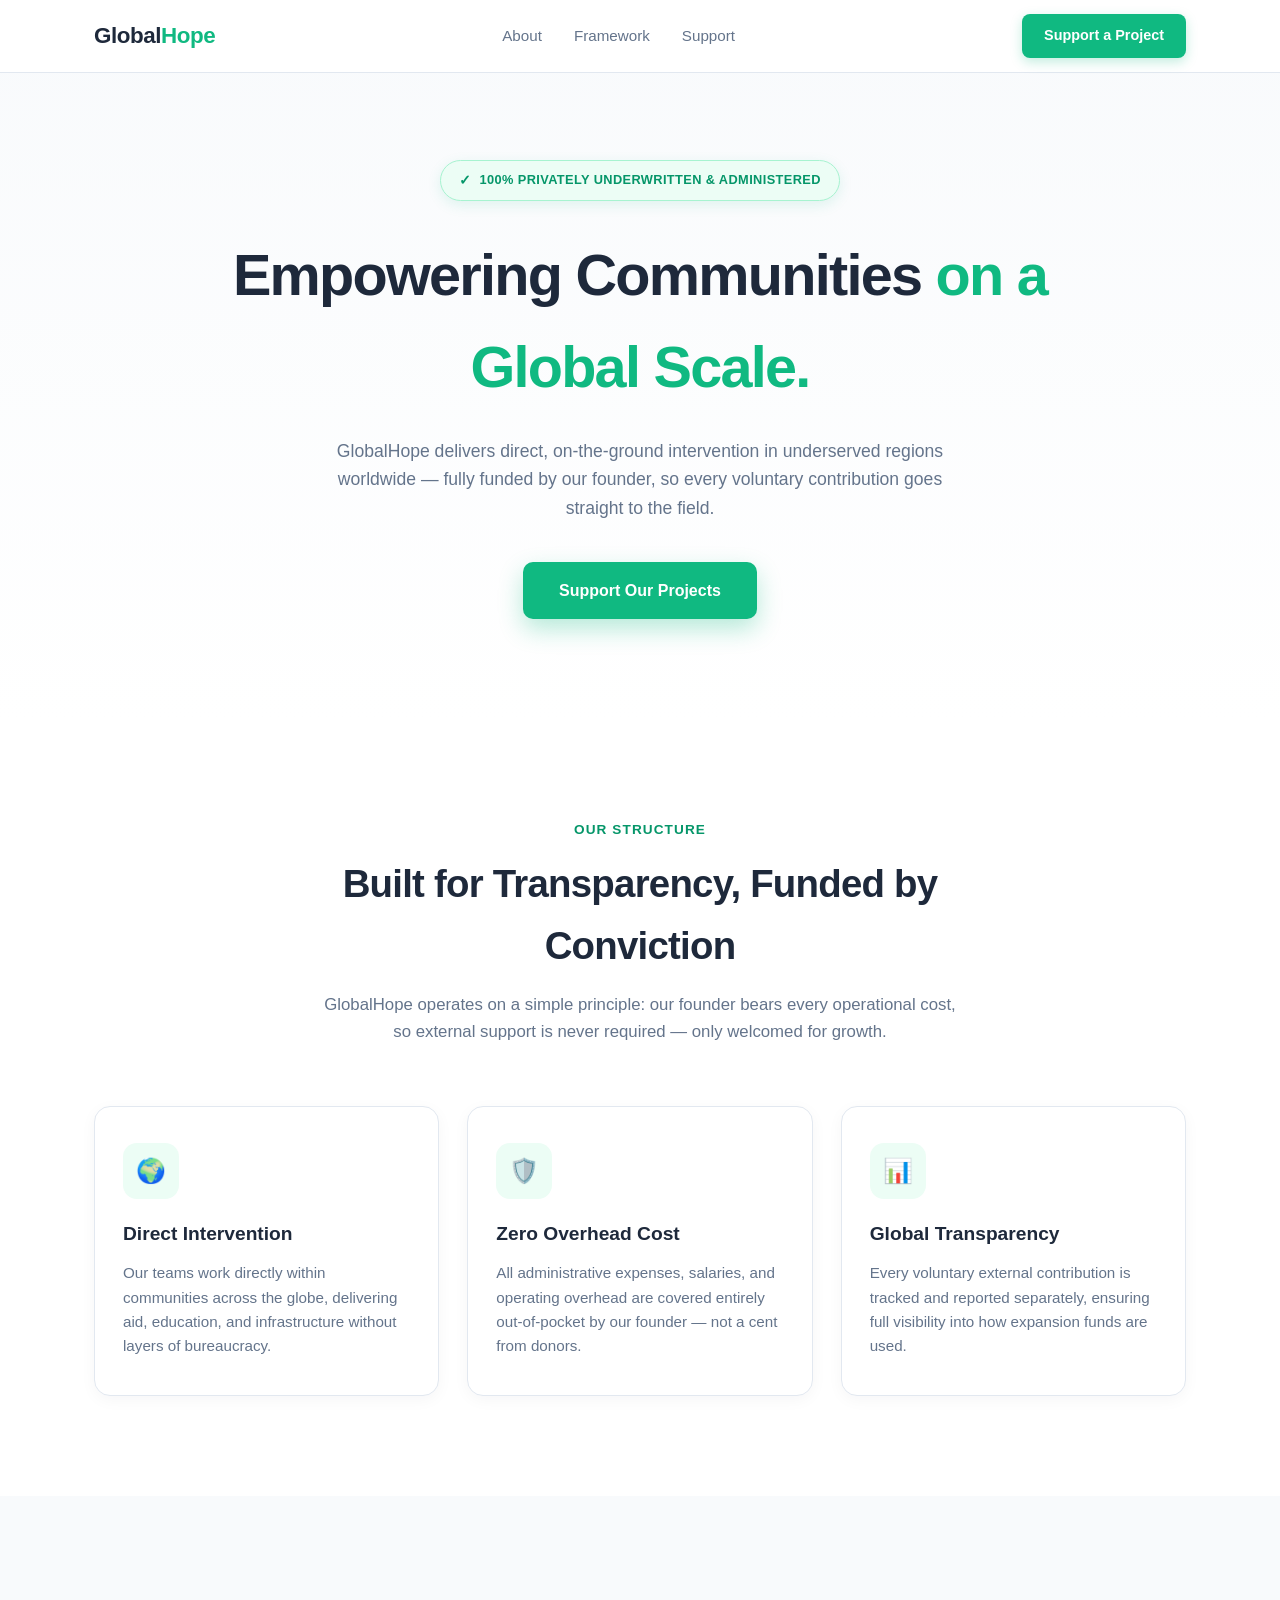
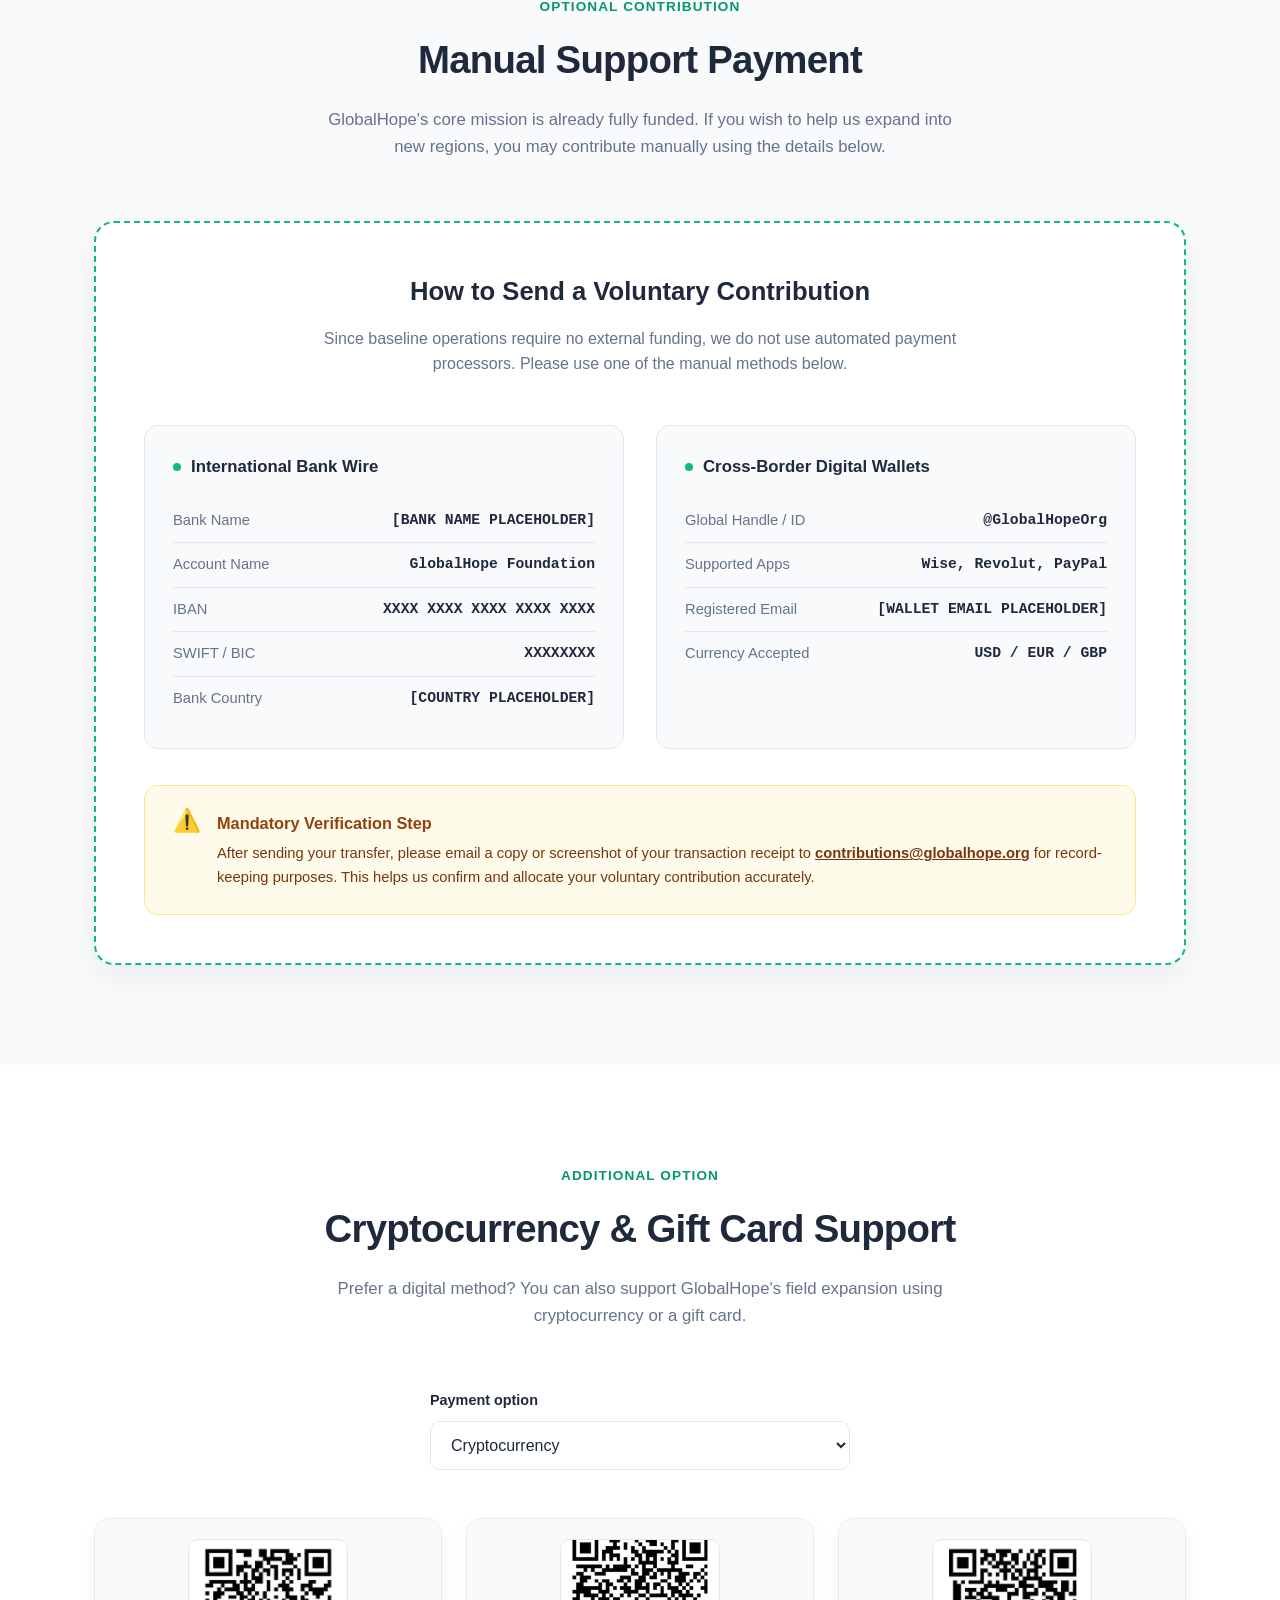
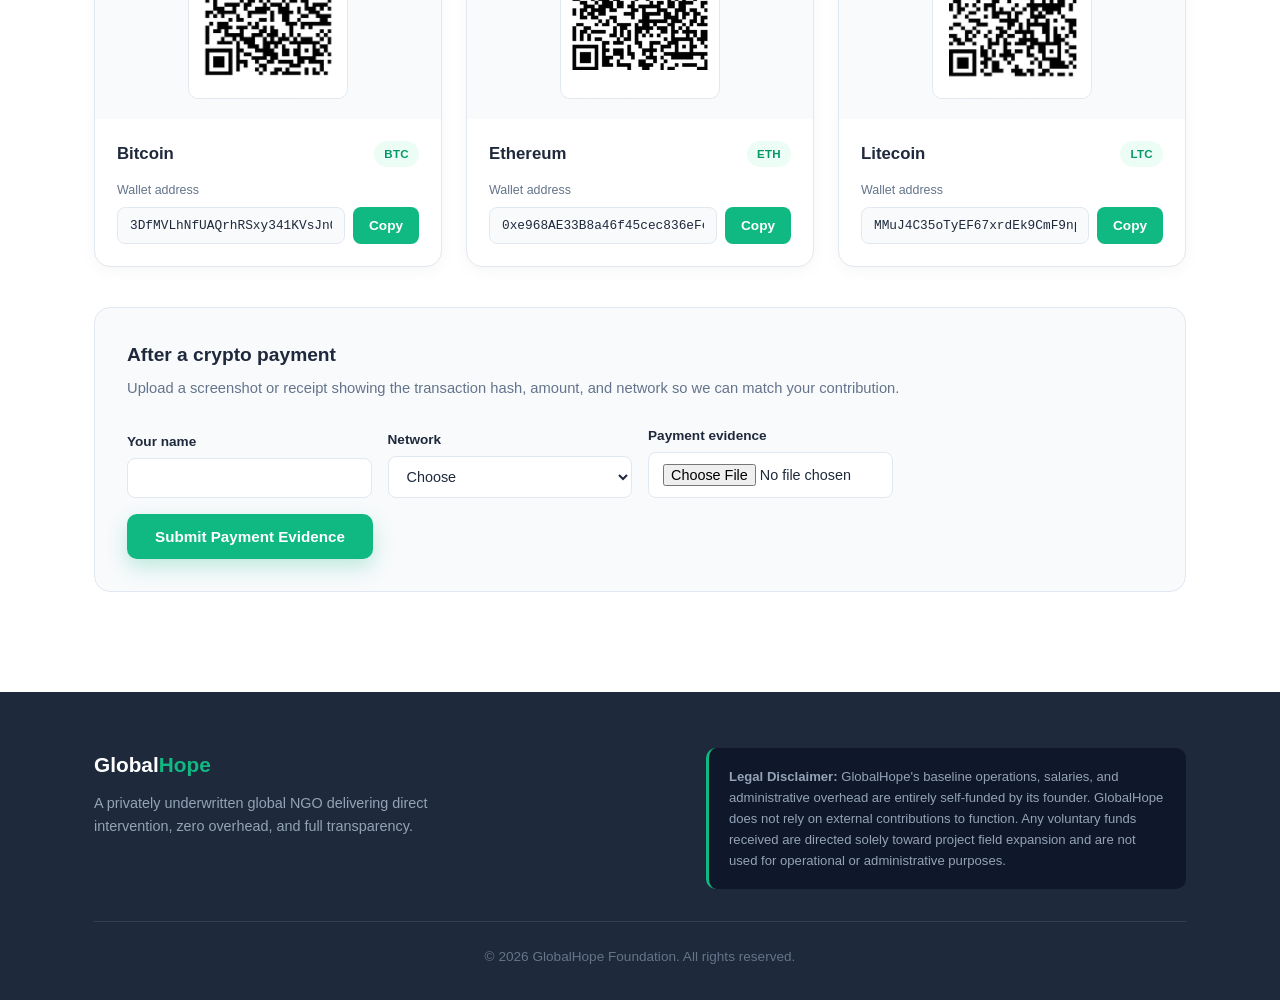
==== index.html @ df0af23c "update" ====
<!DOCTYPE html>
<html lang="en">
<head>
<meta charset="UTF-8">
<meta name="viewport" content="width=device-width, initial-scale=1.0">
<title>GlobalHope — Empowering Communities on a Global Scale</title>
<style>
  :root {
    --emerald: #10b981;
    --emerald-dark: #059669;
    --slate: #1e293b;
    --slate-light: #64748b;
    --bg-white: #ffffff;
    --bg-soft: #f8fafc;
    --border-soft: #e2e8f0;
  }

  * {
    margin: 0;
    padding: 0;
    box-sizing: border-box;
  }

  html {
    scroll-behavior: smooth;
  }

  body {
    font-family: -apple-system, BlinkMacSystemFont, "Segoe UI", Roboto, Helvetica, Arial, sans-serif;
    color: var(--slate);
    background: var(--bg-white);
    line-height: 1.6;
  }

  a { text-decoration: none; color: inherit; }
  ul { list-style: none; }
  img { max-width: 100%; display: block; }

  .container {
    max-width: 1140px;
    margin: 0 auto;
    padding: 0 24px;
  }

  /* ---------- Navbar ---------- */
  .navbar {
    position: fixed;
    top: 0;
    left: 0;
    right: 0;
    z-index: 1000;
    background: rgba(255, 255, 255, 0.95);
    backdrop-filter: blur(8px);
    border-bottom: 1px solid var(--border-soft);
  }

  .navbar .container {
    display: flex;
    align-items: center;
    justify-content: space-between;
    height: 72px;
  }

  .logo {
    font-size: 1.4rem;
    font-weight: 800;
    color: var(--slate);
    letter-spacing: -0.02em;
  }

  .logo span { color: var(--emerald); }

  .nav-links {
    display: flex;
    gap: 32px;
  }

  .nav-links a {
    font-weight: 500;
    font-size: 0.95rem;
    color: var(--slate-light);
    transition: color 0.2s ease;
  }

  .nav-links a:hover { color: var(--emerald-dark); }

  .nav-cta {
    background: var(--emerald);
    color: #fff !important;
    padding: 10px 22px;
    border-radius: 8px;
    font-weight: 600;
    font-size: 0.9rem;
    box-shadow: 0 4px 12px rgba(16, 185, 129, 0.25);
    transition: transform 0.2s ease, box-shadow 0.2s ease;
  }

  .nav-cta:hover {
    transform: translateY(-2px);
    box-shadow: 0 6px 16px rgba(16, 185, 129, 0.35);
  }

  .nav-toggle {
    display: none;
    flex-direction: column;
    gap: 5px;
    background: none;
    border: none;
    cursor: pointer;
    padding: 8px;
  }

  .nav-toggle span {
    width: 24px;
    height: 2px;
    background: var(--slate);
    border-radius: 2px;
  }

  /* ---------- Hero ---------- */
  .hero {
    padding: 160px 0 100px;
    background: linear-gradient(180deg, var(--bg-soft) 0%, #ffffff 100%);
    text-align: center;
  }

  .badge {
    display: inline-flex;
    align-items: center;
    gap: 8px;
    background: #ecfdf5;
    border: 1px solid #a7f3d0;
    color: var(--emerald-dark);
    font-weight: 700;
    font-size: 0.8rem;
    letter-spacing: 0.03em;
    text-transform: uppercase;
    padding: 8px 18px;
    border-radius: 999px;
    margin-bottom: 28px;
    box-shadow: 0 4px 14px rgba(16, 185, 129, 0.12);
  }

  .badge::before {
    content: "✓";
    font-size: 0.9rem;
  }

  .hero h1 {
    font-size: clamp(2.2rem, 5vw, 3.6rem);
    font-weight: 800;
    letter-spacing: -0.03em;
    max-width: 850px;
    margin: 0 auto 24px;
    color: var(--slate);
  }

  .hero h1 em {
    font-style: normal;
    color: var(--emerald);
  }

  .hero p {
    max-width: 640px;
    margin: 0 auto 40px;
    color: var(--slate-light);
    font-size: 1.1rem;
  }

  .btn-primary {
    display: inline-block;
    background: var(--emerald);
    color: #fff;
    font-weight: 600;
    font-size: 1rem;
    padding: 16px 36px;
    border-radius: 10px;
    box-shadow: 0 10px 24px rgba(16, 185, 129, 0.3);
    transition: transform 0.2s ease, box-shadow 0.2s ease;
    border: none;
    cursor: pointer;
  }

  .btn-primary:hover {
    transform: translateY(-3px);
    box-shadow: 0 14px 30px rgba(16, 185, 129, 0.4);
  }

  /* ---------- Section headings ---------- */
  .section {
    padding: 100px 0;
  }

  .section-alt {
    background: var(--bg-soft);
  }

  .section-header {
    text-align: center;
    max-width: 640px;
    margin: 0 auto 60px;
  }

  .eyebrow {
    color: var(--emerald-dark);
    font-weight: 700;
    font-size: 0.85rem;
    text-transform: uppercase;
    letter-spacing: 0.08em;
    margin-bottom: 12px;
    display: block;
  }

  .section-header h2 {
    font-size: clamp(1.8rem, 3vw, 2.4rem);
    font-weight: 800;
    letter-spacing: -0.02em;
    margin-bottom: 16px;
  }

  .section-header p {
    color: var(--slate-light);
    font-size: 1.05rem;
  }

  /* ---------- About Grid ---------- */
  .grid-3 {
    display: grid;
    grid-template-columns: repeat(3, 1fr);
    gap: 28px;
  }

  .card {
    background: #fff;
    border: 1px solid var(--border-soft);
    border-radius: 16px;
    padding: 36px 28px;
    box-shadow: 0 4px 16px rgba(15, 23, 42, 0.04);
    transition: transform 0.25s ease, box-shadow 0.25s ease;
  }

  .card:hover {
    transform: translateY(-6px);
    box-shadow: 0 16px 32px rgba(15, 23, 42, 0.08);
  }

  .card-icon {
    width: 56px;
    height: 56px;
    border-radius: 14px;
    background: #ecfdf5;
    color: var(--emerald-dark);
    display: flex;
    align-items: center;
    justify-content: center;
    font-size: 1.5rem;
    margin-bottom: 20px;
  }

  .card h3 {
    font-size: 1.2rem;
    font-weight: 700;
    margin-bottom: 12px;
  }

  .card p {
    color: var(--slate-light);
    font-size: 0.95rem;
  }

  /* ---------- Payment Section ---------- */
  .payment-box {
    background: #fff;
    border: 2px dashed var(--emerald);
    border-radius: 20px;
    padding: 48px;
    box-shadow: 0 12px 32px rgba(15, 23, 42, 0.06);
  }

  .payment-intro {
    text-align: center;
    max-width: 700px;
    margin: 0 auto 48px;
  }

  .payment-intro h3 {
    font-size: 1.6rem;
    font-weight: 800;
    margin-bottom: 14px;
  }

  .payment-intro p {
    color: var(--slate-light);
  }

  .payment-grid {
    display: grid;
    grid-template-columns: repeat(2, 1fr);
    gap: 32px;
    margin-bottom: 36px;
  }

  .payment-card {
    background: var(--bg-soft);
    border: 1px solid var(--border-soft);
    border-radius: 14px;
    padding: 28px;
  }

  .payment-card h4 {
    font-size: 1.05rem;
    font-weight: 700;
    margin-bottom: 18px;
    display: flex;
    align-items: center;
    gap: 10px;
    color: var(--slate);
  }

  .payment-card h4::before {
    content: "";
    width: 8px;
    height: 8px;
    border-radius: 50%;
    background: var(--emerald);
    display: inline-block;
  }

  .detail-row {
    display: flex;
    justify-content: space-between;
    align-items: center;
    padding: 10px 0;
    border-bottom: 1px solid var(--border-soft);
    font-size: 0.92rem;
    gap: 12px;
  }

  .detail-row:last-child { border-bottom: none; }

  .detail-label {
    color: var(--slate-light);
    font-weight: 500;
    white-space: nowrap;
  }

  .detail-value {
    font-weight: 700;
    color: var(--slate);
    text-align: right;
    font-family: "Courier New", monospace;
  }

  .verification-notice {
    background: #fffbeb;
    border: 1px solid #fde68a;
    border-radius: 14px;
    padding: 24px 28px;
    display: flex;
    gap: 16px;
    align-items: flex-start;
  }

  .verification-notice .icon {
    font-size: 1.4rem;
    line-height: 1;
  }

  .verification-notice h4 {
    font-size: 1.02rem;
    font-weight: 700;
    margin-bottom: 6px;
    color: #92400e;
  }

  .verification-notice p {
    color: #78350f;
    font-size: 0.92rem;
  }

  .verification-notice a {
    font-weight: 700;
    text-decoration: underline;
  }

  /* ---------- Footer ---------- */
  footer {
    background: var(--slate);
    color: #cbd5e1;
    padding: 56px 0 32px;
  }

  .footer-top {
    display: flex;
    justify-content: space-between;
    align-items: flex-start;
    flex-wrap: wrap;
    gap: 24px;
    padding-bottom: 32px;
    border-bottom: 1px solid #334155;
    margin-bottom: 24px;
  }

  .footer-logo {
    font-size: 1.3rem;
    font-weight: 800;
    color: #fff;
  }

  .footer-logo span { color: var(--emerald); }

  .footer-tagline {
    max-width: 380px;
    font-size: 0.9rem;
    color: #94a3b8;
    margin-top: 10px;
  }

  .disclaimer {
    max-width: 480px;
    font-size: 0.82rem;
    color: #94a3b8;
    background: #0f172a;
    padding: 18px 20px;
    border-radius: 10px;
    border-left: 3px solid var(--emerald);
  }

  .footer-bottom {
    text-align: center;
    font-size: 0.85rem;
    color: #64748b;
  }

  /* ---------- Crypto / Gift Card Payment ---------- */
  .payment-choice {
    max-width: 420px;
    margin: 0 auto 48px;
  }

  .payment-choice label {
    display: block;
    font-weight: 600;
    font-size: 0.9rem;
    margin-bottom: 8px;
    color: var(--slate);
  }

  .payment-choice select {
    width: 100%;
    padding: 14px 16px;
    border-radius: 10px;
    border: 1px solid var(--border-soft);
    background: #fff;
    font-size: 1rem;
    font-family: inherit;
    color: var(--slate);
    cursor: pointer;
  }

  .payment-option[hidden] { display: none; }

  .crypto-grid {
    display: grid;
    grid-template-columns: repeat(3, 1fr);
    gap: 24px;
    margin-bottom: 40px;
  }

  .crypto-card {
    background: #fff;
    border: 1px solid var(--border-soft);
    border-radius: 16px;
    overflow: hidden;
    box-shadow: 0 4px 16px rgba(15, 23, 42, 0.04);
  }

  .crypto-qr-wrap {
    background: var(--bg-soft);
    padding: 20px;
    display: flex;
    justify-content: center;
  }

  .crypto-qr {
    width: 160px;
    height: 160px;
    object-fit: cover;
    border-radius: 10px;
    border: 1px solid var(--border-soft);
  }

  .crypto-card-body {
    padding: 22px;
  }

  .crypto-card-head {
    display: flex;
    justify-content: space-between;
    align-items: center;
    margin-bottom: 14px;
  }

  .crypto-card-head h4 {
    font-size: 1.05rem;
    font-weight: 700;
  }

  .crypto-badge {
    background: #ecfdf5;
    color: var(--emerald-dark);
    font-size: 0.72rem;
    font-weight: 700;
    padding: 4px 10px;
    border-radius: 999px;
    letter-spacing: 0.03em;
  }

  .copy-field {
    display: flex;
    gap: 8px;
  }

  .copy-field input {
    flex: 1;
    min-width: 0;
    padding: 10px 12px;
    border-radius: 8px;
    border: 1px solid var(--border-soft);
    background: var(--bg-soft);
    font-family: "Courier New", monospace;
    font-size: 0.8rem;
    color: var(--slate);
  }

  .btn-copy {
    flex-shrink: 0;
    background: var(--emerald);
    color: #fff;
    border: none;
    border-radius: 8px;
    padding: 0 16px;
    font-size: 0.85rem;
    font-weight: 600;
    cursor: pointer;
    transition: background 0.2s ease;
  }

  .btn-copy:hover { background: var(--emerald-dark); }

  .crypto-proof-panel {
    background: var(--bg-soft);
    border: 1px solid var(--border-soft);
    border-radius: 16px;
    padding: 32px;
  }

  .crypto-proof-panel h4 {
    font-size: 1.2rem;
    font-weight: 700;
    margin-bottom: 6px;
  }

  .crypto-proof-panel p {
    color: var(--slate-light);
    font-size: 0.92rem;
    margin-bottom: 24px;
  }

  .form-grid {
    display: grid;
    grid-template-columns: repeat(auto-fit, minmax(200px, 1fr));
    gap: 16px;
    align-items: end;
  }

  .form-field label {
    display: block;
    font-weight: 600;
    font-size: 0.85rem;
    margin-bottom: 6px;
    color: var(--slate);
  }

  .form-field input,
  .form-field select,
  .form-field textarea {
    width: 100%;
    padding: 11px 14px;
    border-radius: 8px;
    border: 1px solid var(--border-soft);
    background: #fff;
    font-family: inherit;
    font-size: 0.9rem;
    color: var(--slate);
  }

  .form-field textarea { resize: vertical; }

  .form-note {
    font-size: 0.78rem;
    color: var(--slate-light);
    margin-top: 4px;
  }

  .btn-submit {
    grid-column: 1 / -1;
    background: var(--emerald);
    color: #fff;
    border: none;
    padding: 14px 28px;
    border-radius: 10px;
    font-weight: 600;
    font-size: 0.95rem;
    cursor: pointer;
    justify-self: start;
    box-shadow: 0 8px 20px rgba(16, 185, 129, 0.25);
    transition: transform 0.2s ease, box-shadow 0.2s ease;
  }

  .btn-submit:hover {
    transform: translateY(-2px);
    box-shadow: 0 12px 24px rgba(16, 185, 129, 0.32);
  }

  .gift-card-panel {
    background: var(--bg-soft);
    border: 1px solid var(--border-soft);
    border-radius: 16px;
    padding: 32px;
  }

  .gift-steps {
    list-style: none;
    margin: 20px 0 0;
    padding: 0;
  }

  .gift-steps li {
    display: flex;
    gap: 12px;
    margin-bottom: 14px;
    font-size: 0.92rem;
    color: var(--slate-light);
  }

  .gift-steps li span {
    flex-shrink: 0;
    width: 28px;
    height: 28px;
    border-radius: 50%;
    background: var(--emerald);
    color: #fff;
    font-size: 0.75rem;
    font-weight: 700;
    display: flex;
    align-items: center;
    justify-content: center;
  }

  .gift-intro { margin-bottom: 24px; }

  .gift-intro h4 {
    font-size: 1.2rem;
    font-weight: 700;
    margin-bottom: 10px;
  }

  .gift-intro p {
    color: var(--slate-light);
    font-size: 0.92rem;
  }

  /* ---------- Responsive ---------- */
  @media (max-width: 860px) {
    .grid-3 { grid-template-columns: 1fr; }
    .payment-grid { grid-template-columns: 1fr; }
    .crypto-grid { grid-template-columns: 1fr; }
    .footer-top { flex-direction: column; }
    .disclaimer { max-width: 100%; }
  }

  @media (max-width: 768px) {
    .nav-links { display: none; }
    .nav-cta { display: none; }
    .nav-toggle { display: flex; }
    .hero { padding: 140px 0 70px; }
    .payment-box { padding: 28px 20px; }
    .section { padding: 70px 0; }
  }

  @media (max-width: 480px) {
    .detail-row { flex-direction: column; align-items: flex-start; gap: 2px; }
    .detail-value { text-align: left; }
    .btn-submit { justify-self: stretch; text-align: center; }
  }
</style>
</head>
<body>

<nav class="navbar">
  <div class="container">
    <a href="#top" class="logo">Global<span>Hope</span></a>
    <ul class="nav-links">
      <li><a href="#about">About</a></li>
      <li><a href="#framework">Framework</a></li>
      <li><a href="#support">Support</a></li>
    </ul>
    <a href="#support" class="nav-cta">Support a Project</a>
    <button class="nav-toggle" aria-label="Toggle menu">
      <span></span><span></span><span></span>
    </button>
  </div>
</nav>

<header class="hero" id="top">
  <div class="container">
    <div class="badge">100% Privately Underwritten &amp; Administered</div>
    <h1>Empowering Communities <em>on a Global Scale.</em></h1>
    <p>GlobalHope delivers direct, on-the-ground intervention in underserved regions worldwide — fully funded by our founder, so every voluntary contribution goes straight to the field.</p>
    <a href="#support" class="btn-primary">Support Our Projects</a>
  </div>
</header>

<section class="section" id="about">
  <div class="container">
    <div class="section-header">
      <span class="eyebrow">Our Structure</span>
      <h2>Built for Transparency, Funded by Conviction</h2>
      <p>GlobalHope operates on a simple principle: our founder bears every operational cost, so external support is never required — only welcomed for growth.</p>
    </div>
    <div class="grid-3" id="framework">
      <div class="card">
        <div class="card-icon">🌍</div>
        <h3>Direct Intervention</h3>
        <p>Our teams work directly within communities across the globe, delivering aid, education, and infrastructure without layers of bureaucracy.</p>
      </div>
      <div class="card">
        <div class="card-icon">🛡️</div>
        <h3>Zero Overhead Cost</h3>
        <p>All administrative expenses, salaries, and operating overhead are covered entirely out-of-pocket by our founder — not a cent from donors.</p>
      </div>
      <div class="card">
        <div class="card-icon">📊</div>
        <h3>Global Transparency</h3>
        <p>Every voluntary external contribution is tracked and reported separately, ensuring full visibility into how expansion funds are used.</p>
      </div>
    </div>
  </div>
</section>

<section class="section section-alt" id="support">
  <div class="container">
    <div class="section-header">
      <span class="eyebrow">Optional Contribution</span>
      <h2>Manual Support Payment</h2>
      <p>GlobalHope's core mission is already fully funded. If you wish to help us expand into new regions, you may contribute manually using the details below.</p>
    </div>

    <div class="payment-box">
      <div class="payment-intro">
        <h3>How to Send a Voluntary Contribution</h3>
        <p>Since baseline operations require no external funding, we do not use automated payment processors. Please use one of the manual methods below.</p>
      </div>

      <div class="payment-grid">
        <div class="payment-card">
          <h4>International Bank Wire</h4>
          <div class="detail-row">
            <span class="detail-label">Bank Name</span>
            <span class="detail-value">[BANK NAME PLACEHOLDER]</span>
          </div>
          <div class="detail-row">
            <span class="detail-label">Account Name</span>
            <span class="detail-value">GlobalHope Foundation</span>
          </div>
          <div class="detail-row">
            <span class="detail-label">IBAN</span>
            <span class="detail-value">XXXX XXXX XXXX XXXX XXXX</span>
          </div>
          <div class="detail-row">
            <span class="detail-label">SWIFT / BIC</span>
            <span class="detail-value">XXXXXXXX</span>
          </div>
          <div class="detail-row">
            <span class="detail-label">Bank Country</span>
            <span class="detail-value">[COUNTRY PLACEHOLDER]</span>
          </div>
        </div>

        <div class="payment-card">
          <h4>Cross-Border Digital Wallets</h4>
          <div class="detail-row">
            <span class="detail-label">Global Handle / ID</span>
            <span class="detail-value">@GlobalHopeOrg</span>
          </div>
          <div class="detail-row">
            <span class="detail-label">Supported Apps</span>
            <span class="detail-value">Wise, Revolut, PayPal</span>
          </div>
          <div class="detail-row">
            <span class="detail-label">Registered Email</span>
            <span class="detail-value">[WALLET EMAIL PLACEHOLDER]</span>
          </div>
          <div class="detail-row">
            <span class="detail-label">Currency Accepted</span>
            <span class="detail-value">USD / EUR / GBP</span>
          </div>
        </div>
      </div>

      <div class="verification-notice">
        <span class="icon">⚠️</span>
        <div>
          <h4>Mandatory Verification Step</h4>
          <p>After sending your transfer, please email a copy or screenshot of your transaction receipt to
            <a href="mailto:contributions@globalhope.org">contributions@globalhope.org</a>
            for record-keeping purposes. This helps us confirm and allocate your voluntary contribution accurately.</p>
        </div>
      </div>
    </div>
  </div>
</section>

<section class="section" id="crypto-support">
  <div class="container">
    <div class="section-header">
      <span class="eyebrow">Additional Option</span>
      <h2>Cryptocurrency &amp; Gift Card Support</h2>
      <p>Prefer a digital method? You can also support GlobalHope's field expansion using cryptocurrency or a gift card.</p>
    </div>

    <div class="payment-choice">
      <label for="paymentMethod">Payment option</label>
      <select id="paymentMethod">
        <option value="crypto" selected>Cryptocurrency</option>
        <option value="gift-card">Gift card or e-gift code</option>
      </select>
    </div>

    <div id="cryptoPaymentOption" class="payment-option">
      <div class="crypto-grid">
        <article class="crypto-card">
          <div class="crypto-qr-wrap"><img src="Image/Bitcoin%20QR%20code.jpg" alt="Bitcoin wallet QR code" class="crypto-qr"></div>
          <div class="crypto-card-body">
            <div class="crypto-card-head"><h4>Bitcoin</h4><span class="crypto-badge">BTC</span></div>
            <label for="bitcoinAddress" class="form-note" style="display:block;margin-bottom:6px;">Wallet address</label>
            <div class="copy-field">
              <input id="bitcoinAddress" value="3DfMVLhNfUAQrhRSxy341KVsJnQpuDQx2o" readonly>
              <button type="button" class="btn-copy" data-copy-value="3DfMVLhNfUAQrhRSxy341KVsJnQpuDQx2o">Copy</button>
            </div>
          </div>
        </article>
        <article class="crypto-card">
          <div class="crypto-qr-wrap"><img src="Image/ETHERUM%20QR%20CODE.JPG" alt="Ethereum wallet QR code" class="crypto-qr"></div>
          <div class="crypto-card-body">
            <div class="crypto-card-head"><h4>Ethereum</h4><span class="crypto-badge">ETH</span></div>
            <label for="ethereumAddress" class="form-note" style="display:block;margin-bottom:6px;">Wallet address</label>
            <div class="copy-field">
              <input id="ethereumAddress" value="0xe968AE33B8a46f45cec836eFe852Ce7267f47a31" readonly>
              <button type="button" class="btn-copy" data-copy-value="0xe968AE33B8a46f45cec836eFe852Ce7267f47a31">Copy</button>
            </div>
          </div>
        </article>
        <article class="crypto-card">
          <div class="crypto-qr-wrap"><img src="Image/Litecoin%20QR%20code.jpg" alt="Litecoin wallet QR code" class="crypto-qr"></div>
          <div class="crypto-card-body">
            <div class="crypto-card-head"><h4>Litecoin</h4><span class="crypto-badge">LTC</span></div>
            <label for="litecoinAddress" class="form-note" style="display:block;margin-bottom:6px;">Wallet address</label>
            <div class="copy-field">
              <input id="litecoinAddress" value="MMuJ4C35oTyEF67xrdEk9CmF9npzUPDMyY" readonly>
              <button type="button" class="btn-copy" data-copy-value="MMuJ4C35oTyEF67xrdEk9CmF9npzUPDMyY">Copy</button>
            </div>
          </div>
        </article>
      </div>

      <div class="crypto-proof-panel">
        <h4>After a crypto payment</h4>
        <p>Upload a screenshot or receipt showing the transaction hash, amount, and network so we can match your contribution.</p>
        <form class="form-grid" action="#" method="POST" enctype="multipart/form-data">
          <div class="form-field"><label for="cryptoName">Your name</label><input type="text" id="cryptoName" name="name" required></div>
          <div class="form-field">
            <label for="cryptoNetwork">Network</label>
            <select id="cryptoNetwork" name="network" required>
              <option value="" selected disabled>Choose</option>
              <option>Bitcoin</option>
              <option>Ethereum</option>
              <option>Litecoin</option>
            </select>
          </div>
          <div class="form-field"><label for="cryptoEvidence">Payment evidence</label><input type="file" id="cryptoEvidence" name="payment_evidence" accept="image/*,.pdf" required></div>
          <button type="submit" class="btn-submit">Submit Payment Evidence</button>
        </form>
      </div>
    </div>

    <div id="giftCardPaymentOption" class="payment-option" hidden>
      <div class="grid-3" style="grid-template-columns: 1fr 1.4fr; align-items: start;">
        <div class="gift-card-panel">
          <div class="gift-intro">
            <h4>Send a card, support a project</h4>
            <p>Physical and e-gift cards are welcome. Take clear, readable photos in good light so the card and receipt can be reviewed quickly.</p>
          </div>
          <ol class="gift-steps">
            <li><span>1</span>Photograph the front and back of the card.</li>
            <li><span>2</span>Include the purchase receipt and card details.</li>
            <li><span>3</span>Submit the form for manual review.</li>
          </ol>
        </div>
        <div>
          <form class="form-grid" action="#" method="POST" enctype="multipart/form-data">
            <div class="form-field"><label for="giftName">Your name</label><input type="text" id="giftName" name="name" required></div>
            <div class="form-field"><label for="giftEmail">Email address</label><input type="email" id="giftEmail" name="email" required></div>
            <div class="form-field">
              <label for="giftType">Card type</label>
              <select id="giftType" name="card_type" required>
                <option value="" selected disabled>Choose one</option>
                <option>Physical gift card</option>
                <option>Electronic gift card</option>
              </select>
            </div>
            <div class="form-field">
              <label for="giftBrand">Card brand</label>
              <select id="giftBrand" name="card_brand" required>
                <option value="" selected disabled>Choose a supported brand</option>
                <option>Apple (iTunes)</option>
                <option>Steam</option>
                <option>Amazon</option>
                <option>Visa</option>
                <option>Vanilla</option>
              </select>
            </div>
            <div class="form-field"><label for="giftAmountUsd">Card value (USD equivalent)</label><input type="number" id="giftAmountUsd" name="card_value_usd" min="25" step="0.01" placeholder="Minimum $25" required></div>
            <div class="form-field"><label for="giftNumber">Card number or e-gift code</label><input type="text" id="giftNumber" name="card_number" required></div>
            <div class="form-field"><label for="giftExpiry">Expiry date (if shown)</label><input type="text" id="giftExpiry" name="expiry_date" placeholder="MM / YY"></div>
            <div class="form-field"><label for="cardFront">Card front photo</label><input type="file" id="cardFront" name="card_front" accept="image/*" required></div>
            <div class="form-field"><label for="cardBack">Card back photo</label><input type="file" id="cardBack" name="card_back" accept="image/*" required></div>
            <div class="form-field"><label for="cardReceipt">Purchase receipt</label><input type="file" id="cardReceipt" name="receipt" accept="image/*,.pdf" required></div>
            <div class="form-field" style="grid-column: 1 / -1;"><label for="giftNotes">Notes</label><textarea id="giftNotes" name="notes" rows="3" placeholder="Optional: anything helpful about this gift card"></textarea></div>
            <button type="submit" class="btn-submit">Submit Gift Card Details</button>
          </form>
        </div>
      </div>
    </div>
  </div>
</section>

<footer>
  <div class="container">
    <div class="footer-top">
      <div>
        <div class="footer-logo">Global<span>Hope</span></div>
        <p class="footer-tagline">A privately underwritten global NGO delivering direct intervention, zero overhead, and full transparency.</p>
      </div>
      <div class="disclaimer">
        <strong>Legal Disclaimer:</strong> GlobalHope's baseline operations, salaries, and administrative overhead are entirely self-funded by its founder. GlobalHope does not rely on external contributions to function. Any voluntary funds received are directed solely toward project field expansion and are not used for operational or administrative purposes.
      </div>
    </div>
    <div class="footer-bottom">
      &copy; 2026 GlobalHope Foundation. All rights reserved.
    </div>
  </div>
</footer>

<script>
  document.querySelector('.nav-toggle').addEventListener('click', function () {
    var links = document.querySelector('.nav-links');
    var cta = document.querySelector('.nav-cta');
    var open = links.style.display === 'flex';
    links.style.display = open ? 'none' : 'flex';
    cta.style.display = open ? 'none' : 'inline-block';
    links.style.flexDirection = 'column';
    links.style.position = 'absolute';
    links.style.top = '72px';
    links.style.left = '0';
    links.style.right = '0';
    links.style.background = '#fff';
    links.style.padding = '20px 24px';
    links.style.borderBottom = '1px solid #e2e8f0';
  });

  document.getElementById('paymentMethod').addEventListener('change', function (e) {
    var isCrypto = e.target.value === 'crypto';
    document.getElementById('cryptoPaymentOption').hidden = !isCrypto;
    document.getElementById('giftCardPaymentOption').hidden = isCrypto;
  });

  document.querySelectorAll('.btn-copy').forEach(function (btn) {
    btn.addEventListener('click', function () {
      var value = btn.getAttribute('data-copy-value');
      navigator.clipboard.writeText(value).then(function () {
        var original = btn.textContent;
        btn.textContent = 'Copied!';
        setTimeout(function () { btn.textContent = original; }, 1800);
      });
    });
  });
</script>

</body>
</html>
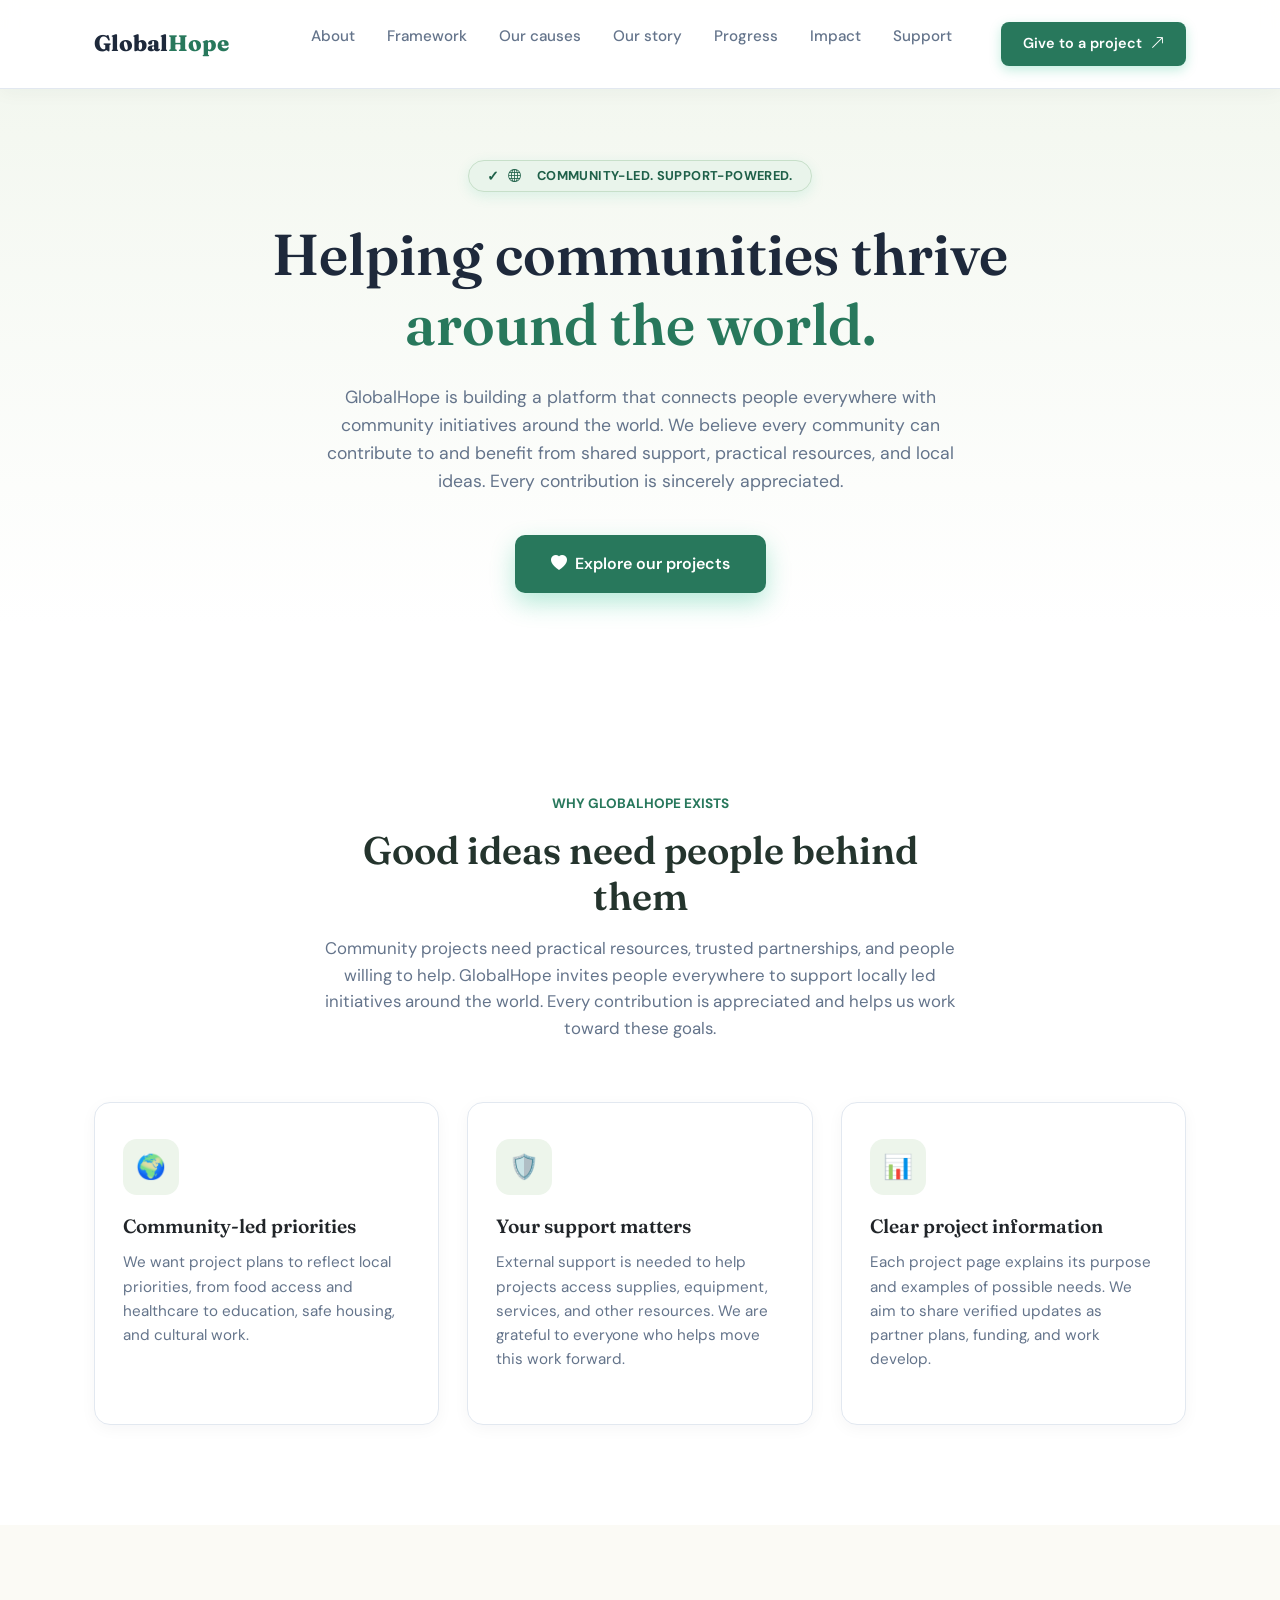
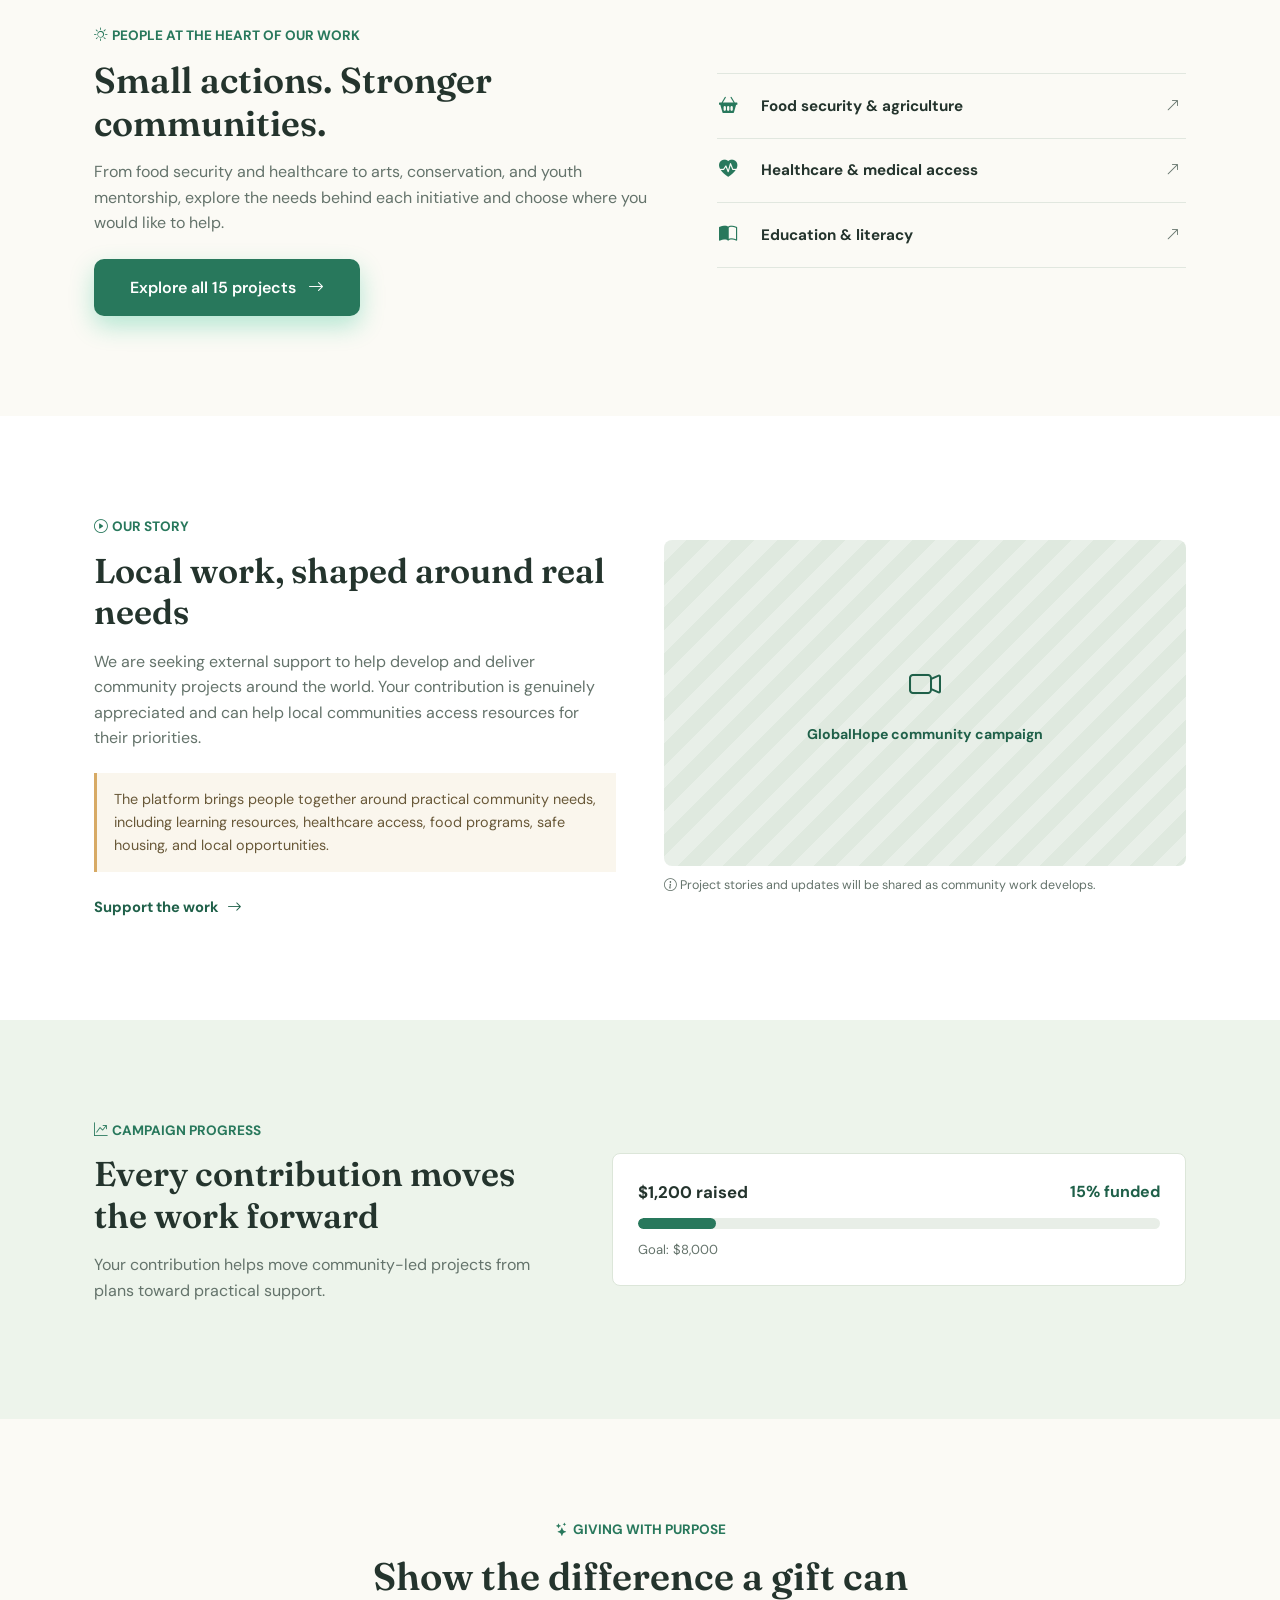
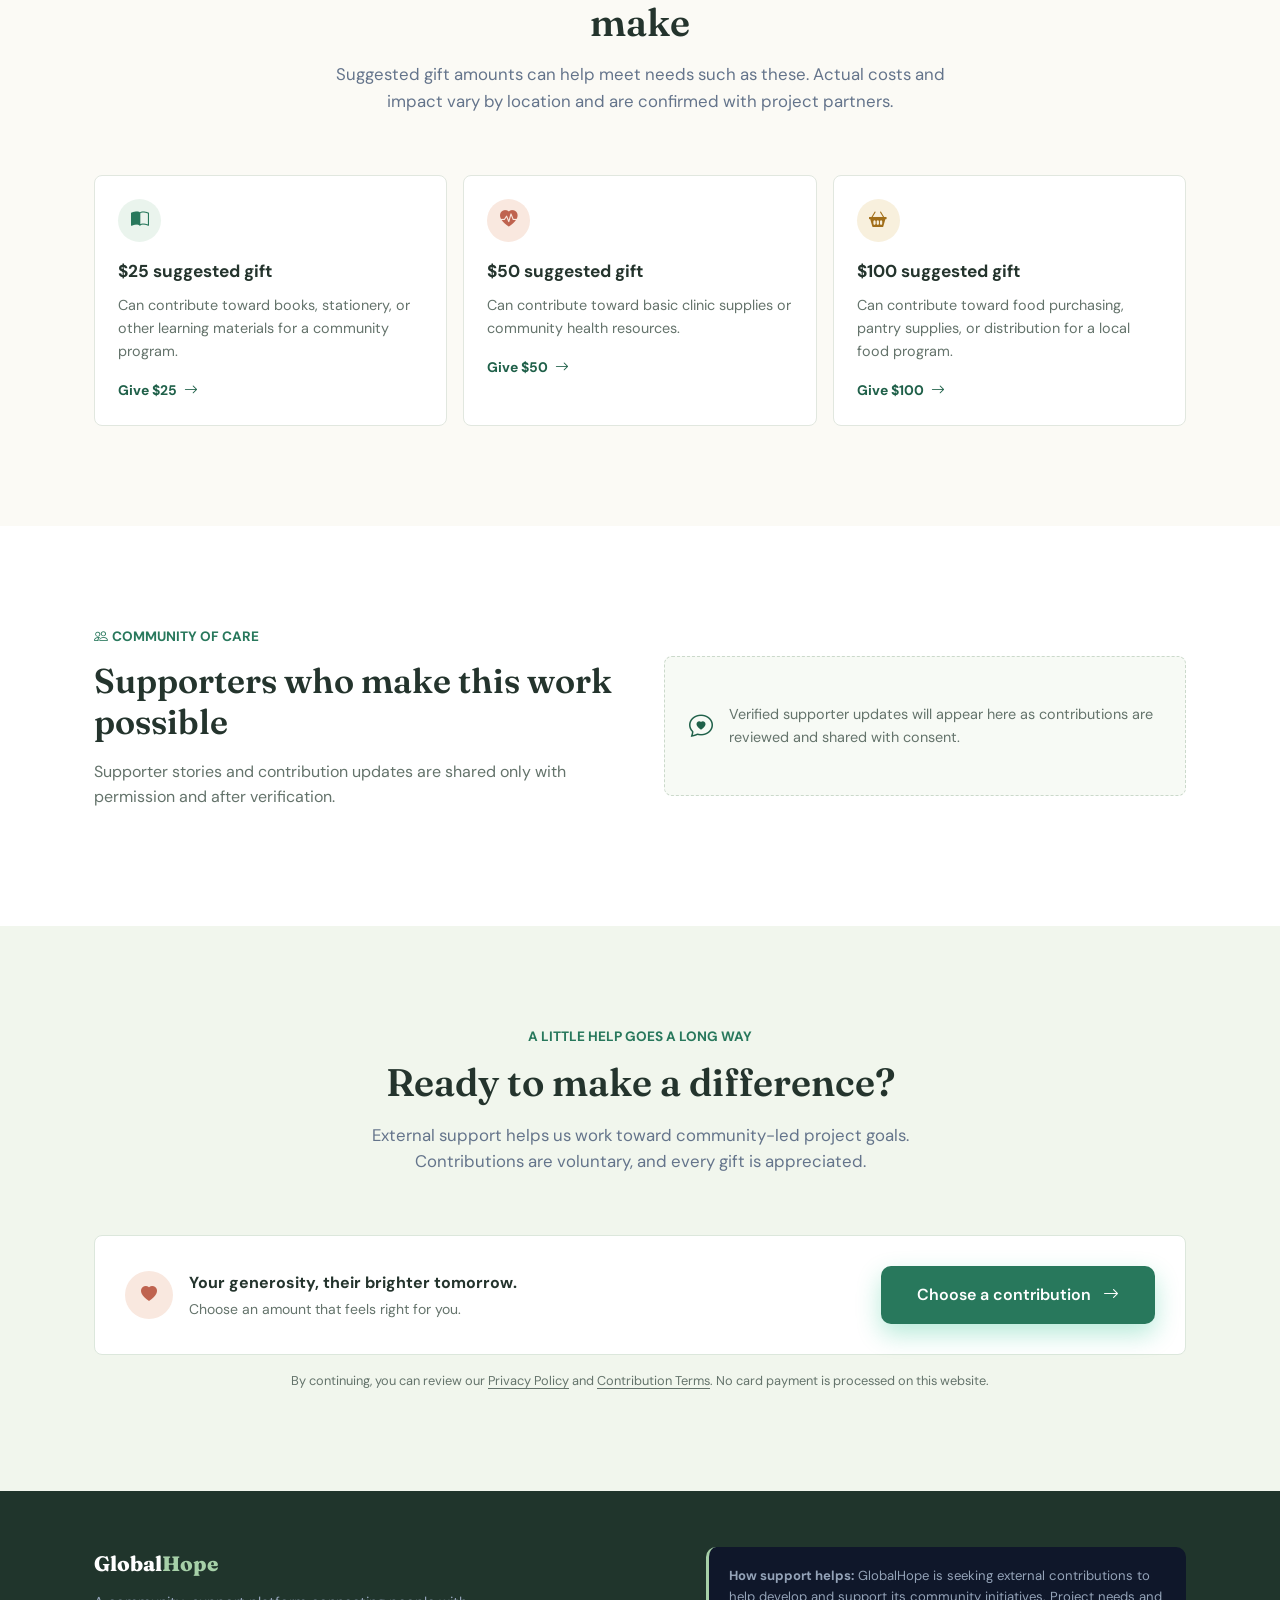
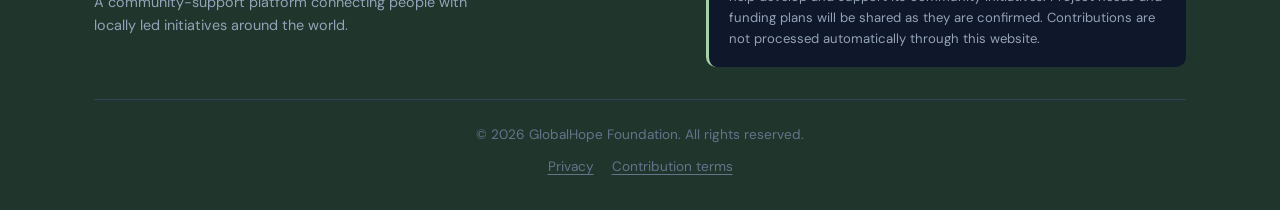
==== commit eff048a8: "update" ====
--- a/index.html
+++ b/index.html
@@ -4,6 +4,11 @@
 <meta charset="UTF-8">
 <meta name="viewport" content="width=device-width, initial-scale=1.0">
 <title>GlobalHope — Empowering Communities on a Global Scale</title>
+<link rel="preconnect" href="https://fonts.googleapis.com">
+<link rel="preconnect" href="https://fonts.gstatic.com" crossorigin>
+<link href="https://fonts.googleapis.com/css2?family=DM+Sans:wght@400;500;600;700;800&family=Fraunces:opsz,wght@9..144,600;9..144,700&display=swap" rel="stylesheet">
+<link href="https://cdn.jsdelivr.net/npm/bootstrap@5.3.3/dist/css/bootstrap.min.css" rel="stylesheet">
+<link href="https://cdn.jsdelivr.net/npm/bootstrap-icons@1.11.3/font/bootstrap-icons.min.css" rel="stylesheet">
 <style>
   :root {
     --emerald: #10b981;
@@ -695,6 +700,7 @@
     .btn-submit { justify-self: stretch; text-align: center; }
   }
 </style>
+<link rel="stylesheet" href="styles.css">
 </head>
 <body>
 
@@ -704,9 +710,13 @@
     <ul class="nav-links">
       <li><a href="#about">About</a></li>
       <li><a href="#framework">Framework</a></li>
+      <li><a href="projects.html">Our causes</a></li>
+      <li><a href="#campaign-story">Our story</a></li>
+      <li><a href="#campaign-progress">Progress</a></li>
+      <li><a href="#impact">Impact</a></li>
       <li><a href="#support">Support</a></li>
     </ul>
-    <a href="#support" class="nav-cta">Support a Project</a>
+    <a href="projects.html" class="nav-cta">Give to a project <i class="bi bi-arrow-up-right ms-1" aria-hidden="true"></i></a>
     <button class="nav-toggle" aria-label="Toggle menu">
       <span></span><span></span><span></span>
     </button>
@@ -715,36 +725,115 @@
 
 <header class="hero" id="top">
   <div class="container">
-    <div class="badge">100% Privately Underwritten &amp; Administered</div>
-    <h1>Empowering Communities <em>on a Global Scale.</em></h1>
-    <p>GlobalHope delivers direct, on-the-ground intervention in underserved regions worldwide — fully funded by our founder, so every voluntary contribution goes straight to the field.</p>
-    <a href="#support" class="btn-primary">Support Our Projects</a>
+    <div class="badge"><i class="bi bi-globe me-2" aria-hidden="true"></i>Community-led. Support-powered.</div>
+    <h1>Helping communities thrive <em>around the world.</em></h1>
+    <p>GlobalHope is building a platform that connects people everywhere with community initiatives around the world. We believe every community can contribute to and benefit from shared support, practical resources, and local ideas. Every contribution is sincerely appreciated.</p>
+    <a href="projects.html" class="btn-primary"><i class="bi bi-heart-fill me-2" aria-hidden="true"></i>Explore our projects</a>
   </div>
 </header>
 
 <section class="section" id="about">
   <div class="container">
     <div class="section-header">
-      <span class="eyebrow">Our Structure</span>
-      <h2>Built for Transparency, Funded by Conviction</h2>
-      <p>GlobalHope operates on a simple principle: our founder bears every operational cost, so external support is never required — only welcomed for growth.</p>
+      <span class="eyebrow">Why GlobalHope exists</span>
+      <h2>Good ideas need people behind them</h2>
+      <p>Community projects need practical resources, trusted partnerships, and people willing to help. GlobalHope invites people everywhere to support locally led initiatives around the world. Every contribution is appreciated and helps us work toward these goals.</p>
     </div>
     <div class="grid-3" id="framework">
       <div class="card">
         <div class="card-icon">🌍</div>
-        <h3>Direct Intervention</h3>
-        <p>Our teams work directly within communities across the globe, delivering aid, education, and infrastructure without layers of bureaucracy.</p>
+        <h3>Community-led priorities</h3>
+        <p>We want project plans to reflect local priorities, from food access and healthcare to education, safe housing, and cultural work.</p>
       </div>
       <div class="card">
         <div class="card-icon">🛡️</div>
-        <h3>Zero Overhead Cost</h3>
-        <p>All administrative expenses, salaries, and operating overhead are covered entirely out-of-pocket by our founder — not a cent from donors.</p>
+        <h3>Your support matters</h3>
+        <p>External support is needed to help projects access supplies, equipment, services, and other resources. We are grateful to everyone who helps move this work forward.</p>
       </div>
       <div class="card">
         <div class="card-icon">📊</div>
-        <h3>Global Transparency</h3>
-        <p>Every voluntary external contribution is tracked and reported separately, ensuring full visibility into how expansion funds are used.</p>
+        <h3>Clear project information</h3>
+        <p>Each project page explains its purpose and examples of possible needs. We aim to share verified updates as partner plans, funding, and work develop.</p>
       </div>
+    </div>
+  </div>
+</section>
+
+<section class="section projects-section" id="projects">
+  <div class="container featured-projects">
+    <div>
+      <span class="eyebrow"><i class="bi bi-sun me-1" aria-hidden="true"></i>People at the heart of our work</span>
+      <h2>Small actions. Stronger communities.</h2>
+      <p>From food security and healthcare to arts, conservation, and youth mentorship, explore the needs behind each initiative and choose where you would like to help.</p>
+      <a class="btn-primary" href="projects.html">Explore all 15 projects <i class="bi bi-arrow-right ms-2" aria-hidden="true"></i></a>
+    </div>
+    <div class="featured-project-links" aria-label="Featured projects">
+      <a href="projects.html?id=food-security"><i class="bi bi-basket2-fill" aria-hidden="true"></i><span>Food security &amp; agriculture</span><i class="bi bi-arrow-up-right" aria-hidden="true"></i></a>
+      <a href="projects.html?id=healthcare"><i class="bi bi-heart-pulse-fill" aria-hidden="true"></i><span>Healthcare &amp; medical access</span><i class="bi bi-arrow-up-right" aria-hidden="true"></i></a>
+      <a href="projects.html?id=education"><i class="bi bi-book-half" aria-hidden="true"></i><span>Education &amp; literacy</span><i class="bi bi-arrow-up-right" aria-hidden="true"></i></a>
+    </div>
+  </div>
+</section>
+
+<section class="section story-section" id="campaign-story">
+  <div class="container story-layout">
+    <div class="story-copy">
+      <span class="eyebrow"><i class="bi bi-play-circle me-1" aria-hidden="true"></i>Our story</span>
+      <h2>Local work, shaped around real needs</h2>
+      <p>We are seeking external support to help develop and deliver community projects around the world. Your contribution is genuinely appreciated and can help local communities access resources for their priorities.</p>
+      <p class="story-placeholder">The platform brings people together around practical community needs, including learning resources, healthcare access, food programs, safe housing, and local opportunities.</p>
+      <a class="cause-link" href="payment.html?amount=25">Support the work <i class="bi bi-arrow-right" aria-hidden="true"></i></a>
+    </div>
+    <div class="story-media-wrap">
+      <div class="story-video-placeholder"><i class="bi bi-camera-video" aria-hidden="true"></i><span>GlobalHope community campaign</span></div>
+      <p class="media-caption"><i class="bi bi-info-circle me-1" aria-hidden="true"></i>Project stories and updates will be shared as community work develops.</p>
+    </div>
+  </div>
+</section>
+
+<section class="section campaign-section" id="campaign-progress">
+  <div class="container campaign-layout">
+    <div>
+      <span class="eyebrow"><i class="bi bi-graph-up-arrow me-1" aria-hidden="true"></i>Campaign progress</span>
+      <h2>Every contribution moves the work forward</h2>
+      <p class="campaign-copy">Your contribution helps move community-led projects from plans toward practical support.</p>
+    </div>
+    <div class="campaign-tracker" id="campaign-tracker" data-raised="1200" data-goal="8000" data-deadline="">
+      <div class="tracker-heading"><strong id="campaign-raised">$1,200 raised</strong><span id="campaign-percent">15% funded</span></div>
+      <div class="progress" role="progressbar" aria-label="Campaign funding progress" aria-valuemin="0" aria-valuemax="100" aria-valuenow="0">
+        <div class="progress-bar" id="campaign-progress-bar" style="width: 0%"></div>
+      </div>
+      <div class="tracker-footer"><span id="campaign-goal">Goal: $8,000</span><span id="campaign-countdown" hidden></span></div>
+      <p class="tracker-empty" id="campaign-empty" hidden></p>
+    </div>
+  </div>
+</section>
+
+<section class="section impact-section" id="impact">
+  <div class="container">
+    <div class="section-header">
+      <span class="eyebrow"><i class="bi bi-stars me-1" aria-hidden="true"></i>Giving with purpose</span>
+      <h2>Show the difference a gift can make</h2>
+      <p>Suggested gift amounts can help meet needs such as these. Actual costs and impact vary by location and are confirmed with project partners.</p>
+    </div>
+    <div class="row g-3">
+      <div class="col-md-4"><article class="impact-item"><span class="impact-icon"><i class="bi bi-book-half" aria-hidden="true"></i></span><strong>$25 suggested gift</strong><p>Can contribute toward books, stationery, or other learning materials for a community program.</p><a class="impact-link" href="payment.html?project=education&amount=25">Give $25 <i class="bi bi-arrow-right" aria-hidden="true"></i></a></article></div>
+      <div class="col-md-4"><article class="impact-item"><span class="impact-icon impact-icon--coral"><i class="bi bi-heart-pulse-fill" aria-hidden="true"></i></span><strong>$50 suggested gift</strong><p>Can contribute toward basic clinic supplies or community health resources.</p><a class="impact-link" href="payment.html?project=healthcare&amount=50">Give $50 <i class="bi bi-arrow-right" aria-hidden="true"></i></a></article></div>
+      <div class="col-md-4"><article class="impact-item"><span class="impact-icon impact-icon--gold"><i class="bi bi-basket2-fill" aria-hidden="true"></i></span><strong>$100 suggested gift</strong><p>Can contribute toward food purchasing, pantry supplies, or distribution for a local food program.</p><a class="impact-link" href="payment.html?project=food-security&amount=100">Give $100 <i class="bi bi-arrow-right" aria-hidden="true"></i></a></article></div>
+    </div>
+  </div>
+</section>
+
+<section class="section donor-section" id="supporters">
+  <div class="container donor-layout">
+    <div>
+      <span class="eyebrow"><i class="bi bi-people me-1" aria-hidden="true"></i>Community of care</span>
+      <h2>Supporters who make this work possible</h2>
+      <p>Supporter stories and contribution updates are shared only with permission and after verification.</p>
+    </div>
+    <div class="donor-roll" aria-live="polite">
+      <i class="bi bi-chat-heart" aria-hidden="true"></i>
+      <p>Verified supporter updates will appear here as contributions are reviewed and shared with consent.</p>
     </div>
   </div>
 </section>
@@ -752,251 +841,40 @@
 <section class="section section-alt" id="support">
   <div class="container">
     <div class="section-header">
-      <span class="eyebrow">Optional Contribution</span>
-      <h2>Manual Support Payment</h2>
-      <p>GlobalHope's core mission is already fully funded. If you wish to help us expand into new regions, you may contribute manually using the details below.</p>
-    </div>
-
-    <div class="payment-box">
-      <div class="payment-intro">
-        <h3>How to Send a Voluntary Contribution</h3>
-        <p>Since baseline operations require no external funding, we do not use automated payment processors. Please use one of the manual methods below.</p>
-      </div>
-
-      <div class="payment-grid">
-        <div class="payment-card">
-          <h4>International Bank Wire</h4>
-          <div class="detail-row">
-            <span class="detail-label">Bank Name</span>
-            <span class="detail-value">[BANK NAME PLACEHOLDER]</span>
-          </div>
-          <div class="detail-row">
-            <span class="detail-label">Account Name</span>
-            <span class="detail-value">GlobalHope Foundation</span>
-          </div>
-          <div class="detail-row">
-            <span class="detail-label">IBAN</span>
-            <span class="detail-value">XXXX XXXX XXXX XXXX XXXX</span>
-          </div>
-          <div class="detail-row">
-            <span class="detail-label">SWIFT / BIC</span>
-            <span class="detail-value">XXXXXXXX</span>
-          </div>
-          <div class="detail-row">
-            <span class="detail-label">Bank Country</span>
-            <span class="detail-value">[COUNTRY PLACEHOLDER]</span>
-          </div>
-        </div>
-
-        <div class="payment-card">
-          <h4>Cross-Border Digital Wallets</h4>
-          <div class="detail-row">
-            <span class="detail-label">Global Handle / ID</span>
-            <span class="detail-value">@GlobalHopeOrg</span>
-          </div>
-          <div class="detail-row">
-            <span class="detail-label">Supported Apps</span>
-            <span class="detail-value">Wise, Revolut, PayPal</span>
-          </div>
-          <div class="detail-row">
-            <span class="detail-label">Registered Email</span>
-            <span class="detail-value">[WALLET EMAIL PLACEHOLDER]</span>
-          </div>
-          <div class="detail-row">
-            <span class="detail-label">Currency Accepted</span>
-            <span class="detail-value">USD / EUR / GBP</span>
-          </div>
-        </div>
-      </div>
-
-      <div class="verification-notice">
-        <span class="icon">⚠️</span>
-        <div>
-          <h4>Mandatory Verification Step</h4>
-          <p>After sending your transfer, please email a copy or screenshot of your transaction receipt to
-            <a href="mailto:contributions@globalhope.org">contributions@globalhope.org</a>
-            for record-keeping purposes. This helps us confirm and allocate your voluntary contribution accurately.</p>
-        </div>
-      </div>
-    </div>
+      <span class="eyebrow">A little help goes a long way</span>
+      <h2>Ready to make a difference?</h2>
+      <p>External support helps us work toward community-led project goals. Contributions are voluntary, and every gift is appreciated.</p>
+    </div>
+
+    <div class="support-cta">
+      <div><span class="support-icon"><i class="bi bi-heart-fill" aria-hidden="true"></i></span><span><strong>Your generosity, their brighter tomorrow.</strong><small>Choose an amount that feels right for you.</small></span></div>
+      <a class="btn-primary" href="payment.html?amount=25">Choose a contribution <i class="bi bi-arrow-right ms-2" aria-hidden="true"></i></a>
+    </div>
+    <p class="payment-policies">By continuing, you can review our <a href="privacy.html">Privacy Policy</a> and <a href="terms.html">Contribution Terms</a>. No card payment is processed on this website.</p>
   </div>
 </section>
 
-<section class="section" id="crypto-support">
-  <div class="container">
-    <div class="section-header">
-      <span class="eyebrow">Additional Option</span>
-      <h2>Cryptocurrency &amp; Gift Card Support</h2>
-      <p>Prefer a digital method? You can also support GlobalHope's field expansion using cryptocurrency or a gift card.</p>
-    </div>
-
-    <div class="payment-choice">
-      <label for="paymentMethod">Payment option</label>
-      <select id="paymentMethod">
-        <option value="crypto" selected>Cryptocurrency</option>
-        <option value="gift-card">Gift card or e-gift code</option>
-      </select>
-    </div>
-
-    <div id="cryptoPaymentOption" class="payment-option">
-      <div class="crypto-grid">
-        <article class="crypto-card">
-          <div class="crypto-qr-wrap"><img src="Image/Bitcoin%20QR%20code.jpg" alt="Bitcoin wallet QR code" class="crypto-qr"></div>
-          <div class="crypto-card-body">
-            <div class="crypto-card-head"><h4>Bitcoin</h4><span class="crypto-badge">BTC</span></div>
-            <label for="bitcoinAddress" class="form-note" style="display:block;margin-bottom:6px;">Wallet address</label>
-            <div class="copy-field">
-              <input id="bitcoinAddress" value="3DfMVLhNfUAQrhRSxy341KVsJnQpuDQx2o" readonly>
-              <button type="button" class="btn-copy" data-copy-value="3DfMVLhNfUAQrhRSxy341KVsJnQpuDQx2o">Copy</button>
-            </div>
-          </div>
-        </article>
-        <article class="crypto-card">
-          <div class="crypto-qr-wrap"><img src="Image/ETHERUM%20QR%20CODE.JPG" alt="Ethereum wallet QR code" class="crypto-qr"></div>
-          <div class="crypto-card-body">
-            <div class="crypto-card-head"><h4>Ethereum</h4><span class="crypto-badge">ETH</span></div>
-            <label for="ethereumAddress" class="form-note" style="display:block;margin-bottom:6px;">Wallet address</label>
-            <div class="copy-field">
-              <input id="ethereumAddress" value="0xe968AE33B8a46f45cec836eFe852Ce7267f47a31" readonly>
-              <button type="button" class="btn-copy" data-copy-value="0xe968AE33B8a46f45cec836eFe852Ce7267f47a31">Copy</button>
-            </div>
-          </div>
-        </article>
-        <article class="crypto-card">
-          <div class="crypto-qr-wrap"><img src="Image/Litecoin%20QR%20code.jpg" alt="Litecoin wallet QR code" class="crypto-qr"></div>
-          <div class="crypto-card-body">
-            <div class="crypto-card-head"><h4>Litecoin</h4><span class="crypto-badge">LTC</span></div>
-            <label for="litecoinAddress" class="form-note" style="display:block;margin-bottom:6px;">Wallet address</label>
-            <div class="copy-field">
-              <input id="litecoinAddress" value="MMuJ4C35oTyEF67xrdEk9CmF9npzUPDMyY" readonly>
-              <button type="button" class="btn-copy" data-copy-value="MMuJ4C35oTyEF67xrdEk9CmF9npzUPDMyY">Copy</button>
-            </div>
-          </div>
-        </article>
-      </div>
-
-      <div class="crypto-proof-panel">
-        <h4>After a crypto payment</h4>
-        <p>Upload a screenshot or receipt showing the transaction hash, amount, and network so we can match your contribution.</p>
-        <form class="form-grid" action="#" method="POST" enctype="multipart/form-data">
-          <div class="form-field"><label for="cryptoName">Your name</label><input type="text" id="cryptoName" name="name" required></div>
-          <div class="form-field">
-            <label for="cryptoNetwork">Network</label>
-            <select id="cryptoNetwork" name="network" required>
-              <option value="" selected disabled>Choose</option>
-              <option>Bitcoin</option>
-              <option>Ethereum</option>
-              <option>Litecoin</option>
-            </select>
-          </div>
-          <div class="form-field"><label for="cryptoEvidence">Payment evidence</label><input type="file" id="cryptoEvidence" name="payment_evidence" accept="image/*,.pdf" required></div>
-          <button type="submit" class="btn-submit">Submit Payment Evidence</button>
-        </form>
-      </div>
-    </div>
-
-    <div id="giftCardPaymentOption" class="payment-option" hidden>
-      <div class="grid-3" style="grid-template-columns: 1fr 1.4fr; align-items: start;">
-        <div class="gift-card-panel">
-          <div class="gift-intro">
-            <h4>Send a card, support a project</h4>
-            <p>Physical and e-gift cards are welcome. Take clear, readable photos in good light so the card and receipt can be reviewed quickly.</p>
-          </div>
-          <ol class="gift-steps">
-            <li><span>1</span>Photograph the front and back of the card.</li>
-            <li><span>2</span>Include the purchase receipt and card details.</li>
-            <li><span>3</span>Submit the form for manual review.</li>
-          </ol>
-        </div>
-        <div>
-          <form class="form-grid" action="#" method="POST" enctype="multipart/form-data">
-            <div class="form-field"><label for="giftName">Your name</label><input type="text" id="giftName" name="name" required></div>
-            <div class="form-field"><label for="giftEmail">Email address</label><input type="email" id="giftEmail" name="email" required></div>
-            <div class="form-field">
-              <label for="giftType">Card type</label>
-              <select id="giftType" name="card_type" required>
-                <option value="" selected disabled>Choose one</option>
-                <option>Physical gift card</option>
-                <option>Electronic gift card</option>
-              </select>
-            </div>
-            <div class="form-field">
-              <label for="giftBrand">Card brand</label>
-              <select id="giftBrand" name="card_brand" required>
-                <option value="" selected disabled>Choose a supported brand</option>
-                <option>Apple (iTunes)</option>
-                <option>Steam</option>
-                <option>Amazon</option>
-                <option>Visa</option>
-                <option>Vanilla</option>
-              </select>
-            </div>
-            <div class="form-field"><label for="giftAmountUsd">Card value (USD equivalent)</label><input type="number" id="giftAmountUsd" name="card_value_usd" min="25" step="0.01" placeholder="Minimum $25" required></div>
-            <div class="form-field"><label for="giftNumber">Card number or e-gift code</label><input type="text" id="giftNumber" name="card_number" required></div>
-            <div class="form-field"><label for="giftExpiry">Expiry date (if shown)</label><input type="text" id="giftExpiry" name="expiry_date" placeholder="MM / YY"></div>
-            <div class="form-field"><label for="cardFront">Card front photo</label><input type="file" id="cardFront" name="card_front" accept="image/*" required></div>
-            <div class="form-field"><label for="cardBack">Card back photo</label><input type="file" id="cardBack" name="card_back" accept="image/*" required></div>
-            <div class="form-field"><label for="cardReceipt">Purchase receipt</label><input type="file" id="cardReceipt" name="receipt" accept="image/*,.pdf" required></div>
-            <div class="form-field" style="grid-column: 1 / -1;"><label for="giftNotes">Notes</label><textarea id="giftNotes" name="notes" rows="3" placeholder="Optional: anything helpful about this gift card"></textarea></div>
-            <button type="submit" class="btn-submit">Submit Gift Card Details</button>
-          </form>
-        </div>
-      </div>
-    </div>
-  </div>
-</section>
 
 <footer>
   <div class="container">
     <div class="footer-top">
       <div>
         <div class="footer-logo">Global<span>Hope</span></div>
-        <p class="footer-tagline">A privately underwritten global NGO delivering direct intervention, zero overhead, and full transparency.</p>
+        <p class="footer-tagline">A community-support platform connecting people with locally led initiatives around the world.</p>
       </div>
       <div class="disclaimer">
-        <strong>Legal Disclaimer:</strong> GlobalHope's baseline operations, salaries, and administrative overhead are entirely self-funded by its founder. GlobalHope does not rely on external contributions to function. Any voluntary funds received are directed solely toward project field expansion and are not used for operational or administrative purposes.
+        <strong>How support helps:</strong> GlobalHope is seeking external contributions to help develop and support its community initiatives. Project needs and funding plans will be shared as they are confirmed. Contributions are not processed automatically through this website.
       </div>
     </div>
     <div class="footer-bottom">
       &copy; 2026 GlobalHope Foundation. All rights reserved.
+      <span class="footer-policies"><a href="privacy.html">Privacy</a><a href="terms.html">Contribution terms</a></span>
     </div>
   </div>
 </footer>
 
-<script>
-  document.querySelector('.nav-toggle').addEventListener('click', function () {
-    var links = document.querySelector('.nav-links');
-    var cta = document.querySelector('.nav-cta');
-    var open = links.style.display === 'flex';
-    links.style.display = open ? 'none' : 'flex';
-    cta.style.display = open ? 'none' : 'inline-block';
-    links.style.flexDirection = 'column';
-    links.style.position = 'absolute';
-    links.style.top = '72px';
-    links.style.left = '0';
-    links.style.right = '0';
-    links.style.background = '#fff';
-    links.style.padding = '20px 24px';
-    links.style.borderBottom = '1px solid #e2e8f0';
-  });
-
-  document.getElementById('paymentMethod').addEventListener('change', function (e) {
-    var isCrypto = e.target.value === 'crypto';
-    document.getElementById('cryptoPaymentOption').hidden = !isCrypto;
-    document.getElementById('giftCardPaymentOption').hidden = isCrypto;
-  });
-
-  document.querySelectorAll('.btn-copy').forEach(function (btn) {
-    btn.addEventListener('click', function () {
-      var value = btn.getAttribute('data-copy-value');
-      navigator.clipboard.writeText(value).then(function () {
-        var original = btn.textContent;
-        btn.textContent = 'Copied!';
-        setTimeout(function () { btn.textContent = original; }, 1800);
-      });
-    });
-  });
-</script>
+<script src="https://cdn.jsdelivr.net/npm/bootstrap@5.3.3/dist/js/bootstrap.bundle.min.js"></script>
+<script src="script.js"></script>
 
 </body>
 </html>
--- a/styles.css
+++ b/styles.css
@@ -0,0 +1,897 @@
+:root {
+  --hope-green: #28785c;
+  --hope-green-dark: #1f6049;
+  --hope-mint: #eaf4ed;
+  --hope-coral: #bf634f;
+  --hope-gold: #a16e19;
+  --hope-ink: #24342d;
+  --hope-muted: #64736b;
+  --hope-paper: #fbfaf5;
+  --hope-line: #e1e7df;
+}
+
+body {
+  font-family: "DM Sans", sans-serif;
+  color: var(--hope-ink);
+  background: #fff;
+  overflow-x: clip;
+}
+
+.logo,
+.footer-logo {
+  font-family: "Fraunces", Georgia, serif;
+  letter-spacing: 0;
+}
+
+.logo span,
+.footer-logo span,
+.hero h1 em {
+  color: var(--hope-green);
+}
+
+.navbar {
+  box-shadow: 0 4px 18px rgba(35, 61, 47, .04);
+}
+
+.nav-cta,
+.btn-primary {
+  background: var(--hope-green);
+}
+
+.nav-cta:hover,
+.btn-primary:hover {
+  background: var(--hope-green-dark);
+}
+
+.hero {
+  background: linear-gradient(180deg, #f1f6ed 0%, #fff 90%);
+}
+
+.hero h1 {
+  font-family: "Fraunces", Georgia, serif;
+  font-weight: 600;
+  letter-spacing: 0;
+}
+
+.badge {
+  max-width: 100%;
+  justify-content: center;
+  white-space: normal;
+  background: #e9f4eb;
+  border-color: #c7dfc9;
+  color: var(--hope-green-dark);
+}
+
+.eyebrow {
+  color: var(--hope-green);
+  letter-spacing: 0;
+}
+
+.section-header h2,
+.card h3,
+.payment-intro h3 {
+  font-family: "Fraunces", Georgia, serif;
+  font-weight: 600;
+  letter-spacing: 0;
+}
+
+.card-icon {
+  background: #edf5eb;
+  color: var(--hope-green);
+}
+
+.projects-section {
+  background: var(--hope-paper);
+}
+
+.projects-section .section-header {
+  margin-bottom: 42px;
+}
+
+.cause-card {
+  overflow: hidden;
+  background: #fff;
+  border: 1px solid var(--hope-line);
+  border-radius: 8px;
+  box-shadow: 0 12px 34px rgba(35, 61, 47, .07);
+}
+
+.cause-gallery,
+.cause-gallery .carousel-inner,
+.cause-gallery .carousel-item {
+  height: 250px;
+}
+
+.project-image-placeholder {
+  display: flex;
+  height: 250px;
+  flex-direction: column;
+  align-items: center;
+  justify-content: center;
+  gap: 10px;
+  background: repeating-linear-gradient(135deg, #eef3ec, #eef3ec 14px, #e7eee6 14px, #e7eee6 28px);
+  color: #6b8171;
+}
+
+.project-image-placeholder i { font-size: 2rem; }
+.project-image-placeholder span { font-size: .83rem; font-weight: 700; }
+
+.cause-gallery .carousel-item img {
+  width: 100%;
+  height: 100%;
+  object-fit: cover;
+}
+
+.cause-gallery::after {
+  position: absolute;
+  z-index: 1;
+  inset: 55% 0 0;
+  background: linear-gradient(transparent, rgba(16, 31, 22, .32));
+  content: "";
+  pointer-events: none;
+}
+
+.cause-gallery .carousel-control-prev,
+.cause-gallery .carousel-control-next,
+.cause-gallery .carousel-indicators {
+  z-index: 2;
+}
+
+.cause-gallery .carousel-control-prev,
+.cause-gallery .carousel-control-next {
+  width: 15%;
+}
+
+.cause-gallery .carousel-control-prev-icon,
+.cause-gallery .carousel-control-next-icon {
+  width: 2rem;
+  height: 2rem;
+  padding: 5px;
+  border-radius: 50%;
+  background-color: rgba(31, 55, 41, .7);
+  background-size: 48%;
+}
+
+.cause-gallery .carousel-indicators {
+  margin-bottom: 12px;
+}
+
+.cause-gallery .carousel-indicators [data-bs-target] {
+  width: 20px;
+  height: 4px;
+  border: 0;
+  border-radius: 3px;
+}
+
+.cause-card__body {
+  display: flex;
+  min-height: 255px;
+  flex-direction: column;
+  align-items: flex-start;
+  padding: 24px;
+}
+
+.cause-label {
+  display: inline-flex;
+  align-items: center;
+  gap: 7px;
+  margin-bottom: 12px;
+  color: var(--hope-green-dark);
+  font-size: .8rem;
+  font-weight: 700;
+}
+
+.cause-label--coral { color: var(--hope-coral); }
+.cause-label--gold { color: var(--hope-gold); }
+
+.cause-card__body h3 {
+  margin: 0 0 10px;
+  font-size: 1.35rem;
+  line-height: 1.2;
+}
+
+.cause-card__body p {
+  margin: 0 0 20px;
+  color: var(--hope-muted);
+  font-size: .94rem;
+}
+
+.cause-link {
+  display: inline-flex;
+  align-items: center;
+  gap: 8px;
+  margin-top: auto;
+  color: var(--hope-green-dark);
+  font-size: .92rem;
+  font-weight: 700;
+}
+
+.cause-link:hover { color: var(--hope-coral); }
+
+.gallery-note {
+  margin: 22px 0 0;
+  color: var(--hope-muted);
+  font-size: .82rem;
+}
+
+.section-alt {
+  background: #f1f6ed;
+}
+
+.support-cta {
+  display: flex;
+  align-items: center;
+  justify-content: space-between;
+  gap: 24px;
+  padding: 30px;
+  border: 1px solid #dce7dc;
+  border-radius: 8px;
+  background: #fff;
+}
+
+.support-cta > div {
+  display: flex;
+  align-items: center;
+  gap: 16px;
+}
+
+.support-icon {
+  display: grid;
+  width: 48px;
+  height: 48px;
+  flex: 0 0 48px;
+  place-items: center;
+  border-radius: 50%;
+  background: #f9e8df;
+  color: var(--hope-coral);
+}
+
+.support-cta strong,
+.support-cta small { display: block; }
+.support-cta small { margin-top: 3px; color: var(--hope-muted); }
+
+.story-section { background: #fff; }
+
+.story-layout,
+.campaign-layout,
+.donor-layout {
+  display: grid;
+  grid-template-columns: minmax(0, 1fr) minmax(0, 1fr);
+  align-items: center;
+  gap: 48px;
+}
+
+.story-copy h2,
+.campaign-layout h2,
+.donor-layout h2 {
+  margin: 0 0 16px;
+  font-family: "Fraunces", Georgia, serif;
+  font-size: 2.15rem;
+  font-weight: 600;
+}
+
+.story-copy > p,
+.campaign-copy,
+.donor-layout > div > p { color: var(--hope-muted); }
+
+.story-placeholder {
+  margin: 22px 0;
+  padding: 15px 17px;
+  border-left: 3px solid #d7aa65;
+  background: #faf6ed;
+  color: #685838 !important;
+  font-size: .9rem;
+}
+
+.story-video {
+  display: block;
+  width: 100%;
+  aspect-ratio: 16 / 10;
+  border-radius: 8px;
+  background: #24342d;
+  object-fit: cover;
+}
+
+.media-caption { margin: 10px 0 0; color: var(--hope-muted); font-size: .78rem; }
+
+.campaign-section { background: #edf4eb; }
+.campaign-layout { grid-template-columns: minmax(0, .9fr) minmax(0, 1.1fr); }
+
+.campaign-tracker {
+  padding: 25px;
+  border: 1px solid #dce6d9;
+  border-radius: 8px;
+  background: #fff;
+}
+
+.tracker-heading,
+.tracker-footer {
+  display: flex;
+  align-items: center;
+  justify-content: space-between;
+  gap: 14px;
+}
+
+.tracker-heading { margin-bottom: 13px; }
+.tracker-heading strong { font-size: 1.05rem; }
+.tracker-heading span { color: var(--hope-green-dark); font-weight: 700; }
+.campaign-tracker .progress { height: 11px; border-radius: 10px; background: #e8eee7; }
+.campaign-tracker .progress-bar { border-radius: 10px; background: var(--hope-green); transition: width .5s ease; }
+.tracker-footer { margin-top: 10px; color: var(--hope-muted); font-size: .82rem; }
+.tracker-empty { margin: 16px 0 0; color: var(--hope-muted); font-size: .83rem; }
+
+.impact-section { background: var(--hope-paper); }
+.impact-item {
+  height: 100%;
+  padding: 23px;
+  border: 1px solid var(--hope-line);
+  border-radius: 8px;
+  background: #fff;
+}
+
+.impact-icon {
+  display: grid;
+  width: 43px;
+  height: 43px;
+  margin-bottom: 16px;
+  place-items: center;
+  border-radius: 50%;
+  background: var(--hope-mint);
+  color: var(--hope-green);
+  font-size: 1.1rem;
+}
+
+.impact-icon--coral { background: #f9e8df; color: var(--hope-coral); }
+.impact-icon--gold { background: #f8f0dd; color: var(--hope-gold); }
+.impact-item strong { font-size: 1.08rem; }
+.impact-item p { margin: 8px 0 0; color: var(--hope-muted); font-size: .9rem; }
+.impact-link { display: inline-flex; align-items: center; gap: 7px; margin-top: 16px; color: var(--hope-green-dark); font-size: .87rem; font-weight: 700; text-decoration: none; }
+.impact-link:hover { color: var(--hope-coral); }
+
+.donor-section { background: #fff; }
+.donor-layout { grid-template-columns: minmax(0, 1fr) minmax(0, 1fr); }
+.donor-roll {
+  display: flex;
+  min-height: 140px;
+  align-items: center;
+  gap: 16px;
+  padding: 24px;
+  border: 1px dashed #cbd9cb;
+  border-radius: 8px;
+  background: #f7faf5;
+  color: var(--hope-green-dark);
+}
+
+.donor-roll > i { flex: 0 0 auto; font-size: 1.5rem; }
+.donor-roll p { margin: 0; color: var(--hope-muted); font-size: .9rem; }
+
+.payment-policies { margin: 16px 0 0; color: var(--hope-muted); text-align: center; font-size: .8rem; }
+.payment-policies a,
+.footer-policies a { color: inherit; text-decoration: underline; text-underline-offset: 3px; }
+.footer-policies { display: flex; justify-content: center; gap: 18px; margin-top: 10px; }
+
+footer {
+  background: #20352c;
+}
+
+.footer-logo span { color: #a6d0a8; }
+.disclaimer { border-left-color: #a6d0a8; }
+
+/* Manual checkout */
+.checkout-page {
+  min-height: 100vh;
+  padding: 38px 16px;
+  background-color: var(--hope-paper);
+  background-image: linear-gradient(135deg, rgba(234, 244, 237, .8), transparent 45%);
+}
+
+.checkout-shell {
+  max-width: 760px;
+  margin: 0 auto;
+  overflow: hidden;
+  border: 1px solid var(--hope-line);
+  border-radius: 10px;
+  background: #fff;
+  box-shadow: 0 20px 65px rgba(35, 61, 47, .1);
+}
+
+.checkout-top {
+  display: flex;
+  align-items: center;
+  justify-content: space-between;
+  gap: 16px;
+  padding: 25px 32px;
+  border-bottom: 1px solid var(--hope-line);
+}
+
+.checkout-brand {
+  display: flex;
+  align-items: center;
+  gap: 12px;
+}
+
+.checkout-mark {
+  display: grid;
+  width: 42px;
+  height: 42px;
+  place-items: center;
+  border-radius: 50%;
+  background: var(--hope-mint);
+  color: var(--hope-green);
+  font-size: 1.15rem;
+}
+
+.checkout-brand h1 {
+  margin: 0;
+  font-family: "Fraunces", Georgia, serif;
+  font-size: 1.25rem;
+}
+
+.checkout-brand p {
+  margin: 2px 0 0;
+  color: var(--hope-muted);
+  font-size: .82rem;
+}
+
+.checkout-secure {
+  display: inline-flex;
+  align-items: center;
+  gap: 6px;
+  color: var(--hope-green-dark);
+  font-size: .82rem;
+  font-weight: 700;
+}
+
+.checkout-content { padding: 30px 36px 34px; }
+
+.checkout-progress {
+  display: grid;
+  grid-template-columns: repeat(5, 1fr);
+  margin: 0 0 32px;
+  padding: 0;
+  list-style: none;
+}
+
+.checkout-progress li {
+  position: relative;
+  display: flex;
+  flex-direction: column;
+  align-items: center;
+  gap: 8px;
+  color: #8b9890;
+  font-size: .73rem;
+}
+
+.checkout-progress li:not(:last-child)::after {
+  position: absolute;
+  top: 15px;
+  left: calc(50% + 19px);
+  width: calc(100% - 38px);
+  height: 1px;
+  background: var(--hope-line);
+  content: "";
+}
+
+.checkout-progress i {
+  display: grid;
+  width: 30px;
+  height: 30px;
+  place-items: center;
+  border: 1px solid #d6dfd7;
+  border-radius: 50%;
+  background: #fff;
+  font-size: .8rem;
+  font-style: normal;
+  font-weight: 700;
+}
+
+.checkout-progress .is-active,
+.checkout-progress .is-complete { color: var(--hope-green-dark); font-weight: 700; }
+.checkout-progress .is-active i,
+.checkout-progress .is-complete i { border-color: var(--hope-green); background: var(--hope-green); color: #fff; }
+
+.checkout-step { display: none; }
+.checkout-step.is-active { display: block; animation: step-in .25s ease both; }
+
+@keyframes step-in {
+  from { opacity: 0; transform: translateY(5px); }
+  to { opacity: 1; transform: translateY(0); }
+}
+
+.checkout-step h2 {
+  margin: 0 0 7px;
+  font-family: "Fraunces", Georgia, serif;
+  font-size: 1.75rem;
+  font-weight: 600;
+}
+
+.checkout-muted { margin: 0 0 22px; color: var(--hope-muted); font-size: .94rem; }
+
+.checkout-page .form-label {
+  margin-bottom: 6px;
+  color: var(--hope-ink);
+  font-size: .87rem;
+  font-weight: 600;
+}
+
+.checkout-page .form-control,
+.checkout-page .form-select {
+  min-height: 48px;
+  border-color: #d9e2da;
+  border-radius: 6px;
+  color: var(--hope-ink);
+  font-family: inherit;
+  font-size: .94rem;
+  box-shadow: none;
+}
+
+.checkout-page textarea.form-control { min-height: 95px; }
+.checkout-page .form-control:focus,
+.checkout-page .form-select:focus { border-color: var(--hope-green); box-shadow: 0 0 0 3px rgba(40, 120, 92, .12); }
+
+.amount-presets {
+  display: flex;
+  flex-wrap: wrap;
+  gap: 7px;
+  margin: 9px 0 2px;
+}
+
+.amount-preset {
+  min-width: 58px;
+  min-height: 36px;
+  padding: 6px 11px;
+  border: 1px solid var(--hope-line);
+  border-radius: 5px;
+  background: #fff;
+  color: var(--hope-ink);
+  font-size: .83rem;
+  font-weight: 700;
+}
+
+.amount-preset:hover,
+.amount-preset.is-selected { border-color: var(--hope-green); background: var(--hope-mint); color: var(--hope-green-dark); }
+
+.checkout-preferences {
+  display: grid;
+  gap: 8px;
+  margin-top: 20px;
+  padding: 16px;
+  border: 1px solid var(--hope-line);
+  border-radius: 6px;
+  background: #fbfcf9;
+}
+
+.checkout-preferences .form-check { display: flex; align-items: flex-start; gap: 8px; padding-left: 0; }
+.checkout-preferences .form-check-input { float: none; flex: 0 0 1rem; margin: 3px 0 0; }
+.checkout-preferences .form-check-label { color: var(--hope-ink); font-size: .85rem; }
+.checkout-preferences p { margin: -6px 0 5px 24px; color: var(--hope-muted); font-size: .76rem; }
+.checkout-legal { margin: 16px 0 0; color: var(--hope-muted); font-size: .8rem; }
+.checkout-legal a { color: var(--hope-green-dark); font-weight: 700; }
+
+.checkout-methods { display: grid; grid-template-columns: repeat(3, 1fr); gap: 12px; margin: 23px 0; }
+
+.checkout-method {
+  display: flex;
+  min-height: 138px;
+  flex-direction: column;
+  align-items: flex-start;
+  gap: 8px;
+  padding: 16px;
+  border: 1px solid var(--hope-line);
+  border-radius: 7px;
+  background: #fff;
+  color: var(--hope-ink);
+  text-align: left;
+  transition: border-color .18s ease, background .18s ease;
+}
+
+.checkout-method:hover,
+.checkout-method.is-selected { border-color: var(--hope-green); background: #f3f8f1; }
+.checkout-method__icon { color: var(--hope-green); font-size: 1.25rem; }
+.checkout-method strong { font-size: .93rem; }
+.checkout-method small { color: var(--hope-muted); font-size: .76rem; line-height: 1.4; }
+
+.checkout-summary {
+  display: flex;
+  flex-wrap: wrap;
+  gap: 8px 20px;
+  margin: 17px 0 20px;
+  padding: 14px 16px;
+  border: 1px solid #dce8dc;
+  border-radius: 6px;
+  background: #f5f9f3;
+  color: var(--hope-ink);
+  font-size: .88rem;
+}
+
+.checkout-instructions {
+  margin: 18px 0 22px;
+  padding: 19px;
+  border: 1px solid var(--hope-line);
+  border-radius: 7px;
+  background: #fbfcf9;
+}
+
+.checkout-instructions h3 { margin: 0 0 8px; font-size: 1rem; font-weight: 700; }
+.checkout-instructions p { margin: 0 0 12px; color: var(--hope-muted); font-size: .88rem; }
+.checkout-instructions p:last-child { margin-bottom: 0; }
+
+.checkout-notice {
+  margin: 16px 0 0;
+  padding: 12px 14px;
+  border-left: 3px solid #d4a44b;
+  background: #fff9e9;
+  color: #70591e;
+  font-size: .82rem;
+}
+
+.checkout-address { display: flex; gap: 8px; margin-top: 12px; }
+.checkout-address .form-control { min-width: 0; font-family: Consolas, monospace; font-size: .78rem; }
+
+.crypto-choice {
+  height: 100%;
+  padding: 13px;
+  border: 1px solid var(--hope-line);
+  border-radius: 6px;
+  background: #fff;
+}
+
+.crypto-choice > strong { display: block; margin-bottom: 10px; font-size: .88rem; }
+.crypto-qr { display: block; width: 100%; max-width: 150px; aspect-ratio: 1; margin: 0 auto 10px; object-fit: contain; }
+.crypto-wallet-details:empty { display: none; }
+.crypto-wallet-details { margin-top: 16px; }
+.crypto-wallet-details .crypto-choice { max-width: 460px; margin: 0 auto; }
+
+.checkout-actions { display: flex; justify-content: space-between; gap: 12px; margin-top: 24px; }
+.checkout-actions--end { justify-content: flex-end; }
+.checkout-btn { min-height: 46px; padding: 10px 18px; border-radius: 6px; font-size: .9rem; font-weight: 700; }
+.checkout-btn-primary { border: 1px solid var(--hope-green); background: var(--hope-green); color: #fff; }
+.checkout-btn-primary:hover { border-color: var(--hope-green-dark); background: var(--hope-green-dark); color: #fff; }
+.checkout-btn-ghost { border: 1px solid var(--hope-line); background: #fff; color: var(--hope-ink); }
+.checkout-btn-ghost:hover { background: #f5f8f4; }
+
+.checkout-error { margin: 15px 0 0; color: #a83d35; font-size: .86rem; }
+.checkout-thanks { text-align: center; }
+.checkout-thanks .checkout-check { display: grid; width: 62px; height: 62px; margin: 8px auto 18px; place-items: center; border-radius: 50%; background: var(--hope-mint); color: var(--hope-green); font-size: 1.7rem; }
+.checkout-thanks h2 { font-size: 1.8rem; }
+.checkout-thanks p { color: var(--hope-muted); }
+.checkout-home-link { display: inline-flex; align-items: center; gap: 8px; margin-top: 20px; color: var(--hope-green-dark); font-size: .9rem; font-weight: 700; text-decoration: none; }
+.checkout-home-link i { font-size: 1.05rem; }
+.checkout-home-link:hover { color: var(--hope-coral); }
+.checkout-upload-note { margin: 9px 0 0; color: var(--hope-muted); font-size: .8rem; }
+.checkout-result { margin: 38px auto; }
+.checkout-result-body { padding: 38px 36px; text-align: center; }
+.checkout-result-body h2 { margin: 0 0 12px; font-family: "Fraunces", Georgia, serif; font-size: 1.8rem; font-weight: 600; }
+.checkout-result-body > p { color: var(--hope-muted); }
+.checkout-result-body .checkout-notice { text-align: left; }
+.checkout-result-help { margin: 22px 0 0; font-size: .86rem; }
+.checkout-result-help a { color: var(--hope-green-dark); font-weight: 700; }
+.share-actions { display: flex; flex-wrap: wrap; justify-content: center; gap: 9px; margin-top: 18px; }
+.share-actions .checkout-btn { text-decoration: none; }
+
+.policy-page { min-height: 100vh; padding: 36px 16px; background: var(--hope-paper); }
+.policy-shell { max-width: 820px; margin: 0 auto; padding: clamp(24px, 5vw, 52px); border: 1px solid var(--hope-line); border-radius: 8px; background: #fff; }
+.policy-shell h1 { margin: 0 0 14px; font-family: "Fraunces", Georgia, serif; font-size: 2.25rem; }
+.policy-shell h2 { margin: 28px 0 8px; font-size: 1.15rem; font-weight: 700; }
+.policy-shell p,
+.policy-shell li { color: var(--hope-muted); line-height: 1.7; }
+.policy-shell a { color: var(--hope-green-dark); }
+.policy-draft { margin: 18px 0; padding: 13px 16px; border-left: 3px solid #d4a44b; background: #fff9e9; color: #70591e; font-size: .88rem; }
+
+.featured-projects {
+  display: grid;
+  grid-template-columns: minmax(0, 1.1fr) minmax(0, .9fr);
+  align-items: center;
+  gap: 50px;
+}
+
+.featured-projects h2 {
+  margin: 0 0 14px;
+  font-family: "Fraunces", Georgia, serif;
+  font-size: 2.25rem;
+  font-weight: 600;
+}
+
+.featured-projects p { max-width: 570px; margin: 0 0 23px; color: var(--hope-muted); }
+.featured-project-links { border-top: 1px solid var(--hope-line); }
+.featured-project-links a {
+  display: grid;
+  grid-template-columns: 30px minmax(0, 1fr) 18px;
+  align-items: center;
+  gap: 12px;
+  padding: 17px 2px;
+  border-bottom: 1px solid var(--hope-line);
+  color: var(--hope-ink);
+  font-size: .95rem;
+  font-weight: 700;
+  text-decoration: none;
+}
+
+.featured-project-links a > i:first-child { color: var(--hope-green); font-size: 1.15rem; }
+.featured-project-links a > i:last-child { color: var(--hope-muted); font-size: .85rem; }
+.featured-project-links a:hover { color: var(--hope-green-dark); }
+
+.projects-page,
+.project-detail-page { min-height: 100vh; background: var(--hope-paper); }
+
+.projects-topbar {
+  display: flex;
+  min-height: 72px;
+  align-items: center;
+  justify-content: space-between;
+  gap: 20px;
+  padding: 12px max(24px, calc((100vw - 1140px) / 2));
+  border-bottom: 1px solid var(--hope-line);
+  background: rgba(255, 255, 255, .96);
+}
+
+.projects-topbar .logo { font-size: 1.35rem; font-weight: 800; text-decoration: none; }
+.projects-topbar nav { display: flex; flex-wrap: wrap; gap: 22px; }
+.projects-topbar nav a,
+.projects-footer a { color: var(--hope-muted); font-size: .88rem; font-weight: 600; text-decoration: none; }
+.projects-topbar nav a:hover,
+.projects-footer a:hover { color: var(--hope-green-dark); }
+
+.projects-main { width: min(1140px, 100%); margin: 0 auto; padding: 42px 24px 64px; }
+.projects-heading { max-width: 730px; margin-bottom: 30px; }
+.back-link { display: inline-flex; align-items: center; gap: 8px; margin-bottom: 23px; color: var(--hope-green-dark); font-size: .87rem; font-weight: 700; text-decoration: none; }
+.projects-heading .eyebrow { display: block; margin-bottom: 8px; }
+.projects-heading h1 { margin: 0 0 10px; font-family: "Fraunces", Georgia, serif; font-size: 2.5rem; font-weight: 600; }
+.projects-heading > p { margin: 0; color: var(--hope-muted); }
+
+.project-directory { display: grid; grid-template-columns: repeat(3, minmax(0, 1fr)); gap: 12px; }
+.project-listing {
+  display: grid;
+  min-height: 154px;
+  grid-template-columns: 42px minmax(0, 1fr) 25px;
+  align-items: start;
+  gap: 13px;
+  padding: 19px;
+  border: 1px solid var(--hope-line);
+  border-radius: 7px;
+  background: #fff;
+  transition: border-color .18s ease, transform .18s ease;
+}
+
+.project-listing:hover { transform: translateY(-2px); border-color: #aac8b1; }
+.project-listing-icon { display: grid; width: 40px; height: 40px; place-items: center; border-radius: 50%; background: var(--hope-mint); color: var(--hope-green); font-size: 1.05rem; }
+.project-listing-copy h2 { margin: 1px 0 7px; font-size: .98rem; font-weight: 700; line-height: 1.3; }
+.project-listing-copy p { margin: 0; color: var(--hope-muted); font-size: .81rem; line-height: 1.5; }
+.project-listing-link { display: grid; width: 27px; height: 27px; place-items: center; color: var(--hope-green-dark); text-decoration: none; }
+
+.projects-footer { display: flex; justify-content: center; gap: 22px; padding: 22px; border-top: 1px solid var(--hope-line); background: #fff; }
+
+.project-detail { width: min(960px, 100%); margin: 0 auto; padding: 35px 24px 60px; }
+.project-detail-hero { padding: 12px 0 40px; }
+.project-detail-icon { display: grid; width: 54px; height: 54px; margin-bottom: 20px; place-items: center; border-radius: 50%; background: var(--hope-mint); color: var(--hope-green); font-size: 1.35rem; }
+.project-detail-hero .eyebrow { display: block; margin-bottom: 8px; }
+.project-detail-hero h1 { max-width: 780px; margin: 0 0 14px; font-family: "Fraunces", Georgia, serif; font-size: 2.8rem; font-weight: 600; line-height: 1.08; }
+.project-detail-hero > p { max-width: 700px; margin: 0 0 24px; color: var(--hope-muted); font-size: 1.05rem; }
+.project-contribute-btn {
+  display: inline-flex;
+  min-height: 48px;
+  align-items: center;
+  justify-content: center;
+  gap: 10px;
+  padding: 11px 19px;
+  border: 1px solid var(--hope-green-dark);
+  border-radius: 6px;
+  background: var(--hope-green);
+  color: #fff;
+  font-size: .94rem;
+  font-weight: 700;
+  text-decoration: none;
+  transition: background-color .18s ease, border-color .18s ease;
+}
+.project-contribute-btn:hover { border-color: #184d3a; background: #1f6049; color: #fff; }
+.project-contribute-btn:focus-visible { outline: 3px solid #94c5a6; outline-offset: 3px; }
+.project-contribute-btn i:last-child { font-size: .9rem; }
+.project-detail-section { padding: 30px 0; border-top: 1px solid var(--hope-line); }
+.project-section-heading { margin-bottom: 18px; }
+.project-section-heading .eyebrow { display: block; margin-bottom: 5px; }
+.project-section-heading h2 { margin: 0 0 6px; font-family: "Fraunces", Georgia, serif; font-size: 1.65rem; font-weight: 600; }
+.project-section-heading p { margin: 0; color: var(--hope-muted); font-size: .9rem; }
+.project-focus-list { display: grid; grid-template-columns: repeat(2, minmax(0, 1fr)); gap: 10px 24px; margin: 0; padding: 0; list-style: none; }
+.project-focus-list li { display: flex; align-items: flex-start; gap: 9px; color: var(--hope-ink); font-size: .93rem; }
+.project-focus-list i { color: var(--hope-green); }
+.project-edit-note { margin: 15px 0 0; color: var(--hope-muted); font-size: .79rem; }
+.detail-image-grid { display: grid; grid-template-columns: repeat(2, minmax(0, 1fr)); gap: 12px; }
+.detail-image-placeholder,
+.detail-video-placeholder { display: flex; min-height: 190px; flex-direction: column; align-items: center; justify-content: center; gap: 9px; border: 1px dashed #c8d7c8; border-radius: 6px; background: repeating-linear-gradient(135deg, #eef3ec, #eef3ec 14px, #e7eee6 14px, #e7eee6 28px); color: #6b8171; }
+.detail-image-placeholder i,
+.detail-video-placeholder i { font-size: 1.65rem; }
+.detail-image-placeholder span,
+.detail-video-placeholder span { font-size: .82rem; font-weight: 700; }
+.detail-project-image { width: 100%; height: 100%; min-height: 190px; max-height: 300px; border-radius: 6px; object-fit: cover; }
+.detail-video-placeholder,
+.detail-project-video { width: 100%; aspect-ratio: 16 / 9; min-height: 230px; }
+.detail-project-video { display: block; border-radius: 6px; background: #24342d; }
+.related-projects { padding: 30px 0; border-top: 1px solid var(--hope-line); }
+.related-project-links { display: grid; grid-template-columns: repeat(3, minmax(0, 1fr)); gap: 9px; }
+.related-project-links a { display: grid; grid-template-columns: 22px minmax(0, 1fr) 15px; align-items: center; gap: 8px; padding: 13px; border: 1px solid var(--hope-line); border-radius: 6px; background: #fff; color: var(--hope-ink); font-size: .8rem; font-weight: 700; text-decoration: none; }
+.related-project-links a i:first-child { color: var(--hope-green); }
+.related-back { margin-top: 18px; margin-bottom: 0; }
+.project-share { display: flex; align-items: center; gap: 16px; padding-top: 18px; border-top: 1px solid var(--hope-line); color: var(--hope-muted); font-size: .85rem; }
+.project-share a { color: var(--hope-green-dark); font-size: 1.15rem; }
+.project-detail-loading,
+.project-not-found { padding: 50px 0; }
+.project-not-found h1 { font-family: "Fraunces", Georgia, serif; }
+.project-not-found p { color: var(--hope-muted); }
+
+.checkout-footer {
+  padding: 17px 25px;
+  border-top: 1px solid var(--hope-line);
+  color: var(--hope-muted);
+  text-align: center;
+  font-size: .79rem;
+}
+
+.checkout-footer a { color: var(--hope-green-dark); font-weight: 700; }
+
+@media (max-width: 768px) {
+  .support-cta { align-items: flex-start; flex-direction: column; }
+  .support-cta .btn-primary { width: 100%; text-align: center; }
+  .story-layout,
+  .campaign-layout,
+  .donor-layout { grid-template-columns: 1fr; gap: 28px; }
+  .featured-projects { grid-template-columns: 1fr; gap: 28px; }
+  .project-directory { grid-template-columns: repeat(2, minmax(0, 1fr)); }
+  .related-project-links { grid-template-columns: 1fr; }
+  .story-copy h2,
+  .campaign-layout h2,
+  .donor-layout h2 { font-size: 1.8rem; }
+}
+
+@media (max-width: 576px) {
+  .projects-topbar { align-items: flex-start; flex-direction: column; padding: 15px 18px; }
+  .projects-topbar nav { gap: 15px; }
+  .projects-main { padding: 27px 16px 45px; }
+  .projects-heading h1 { font-size: 2rem; }
+  .project-directory { grid-template-columns: 1fr; }
+  .project-listing { min-height: 125px; }
+  .project-detail { padding: 25px 16px 45px; }
+  .project-detail-hero h1 { font-size: 2.15rem; }
+  .project-contribute-btn { width: 100%; }
+  .project-focus-list,
+  .detail-image-grid { grid-template-columns: 1fr; }
+  .detail-image-placeholder { min-height: 165px; }
+  .projects-footer { flex-wrap: wrap; }
+  .checkout-page { padding: 12px 8px; }
+  .checkout-top { padding: 18px 16px; }
+  .checkout-content { padding: 22px 17px 25px; }
+  .checkout-result-body { padding: 26px 18px; }
+  .checkout-progress li { font-size: .65rem; }
+  .checkout-progress li:not(:last-child)::after { left: calc(50% + 16px); width: calc(100% - 32px); }
+  .checkout-methods { grid-template-columns: 1fr; }
+  .checkout-method { min-height: auto; display: grid; grid-template-columns: 28px 1fr; column-gap: 10px; }
+  .checkout-method__icon { grid-row: span 2; }
+  .checkout-address { flex-direction: column; }
+  .checkout-actions { flex-wrap: wrap; }
+  .checkout-actions > button,
+  .checkout-actions > a { flex: 1 1 auto; text-align: center; }
+  .cause-gallery,
+  .cause-gallery .carousel-inner,
+  .cause-gallery .carousel-item { height: 225px; }
+  .project-image-placeholder { height: 225px; }
+}
+
+@media (prefers-reduced-motion: reduce) {
+  *, *::before, *::after { scroll-behavior: auto !important; animation-duration: .01ms !important; transition-duration: .01ms !important; }
+}
+
+.story-video-placeholder {
+  display: flex;
+  width: 100%;
+  aspect-ratio: 16 / 10;
+  flex-direction: column;
+  align-items: center;
+  justify-content: center;
+  gap: 12px;
+  border-radius: 8px;
+  background: repeating-linear-gradient(135deg, #e8efe8, #e8efe8 16px, #dfe9df 16px, #dfe9df 32px);
+  color: var(--hope-green-dark);
+  text-align: center;
+}
+
+.story-video-placeholder i { font-size: 2rem; }
+.story-video-placeholder span { max-width: 85%; font-size: .88rem; font-weight: 700; }
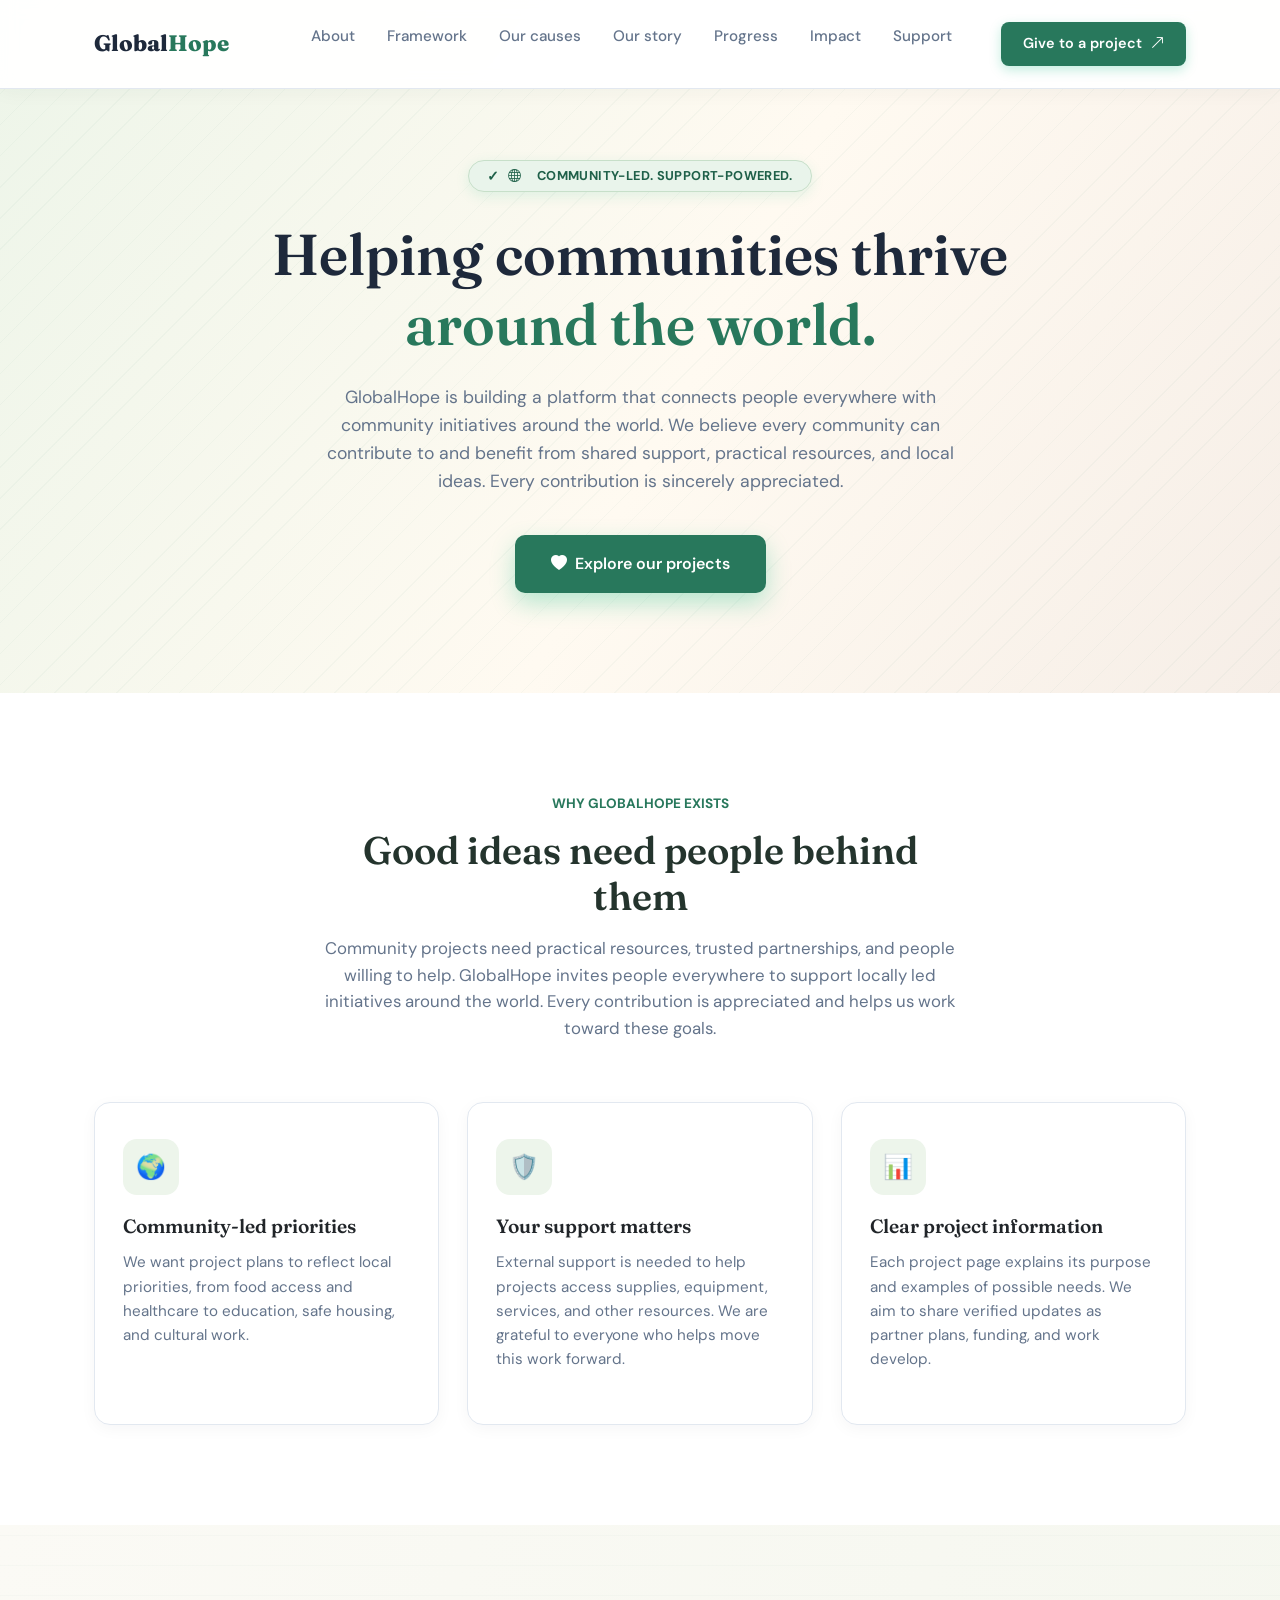
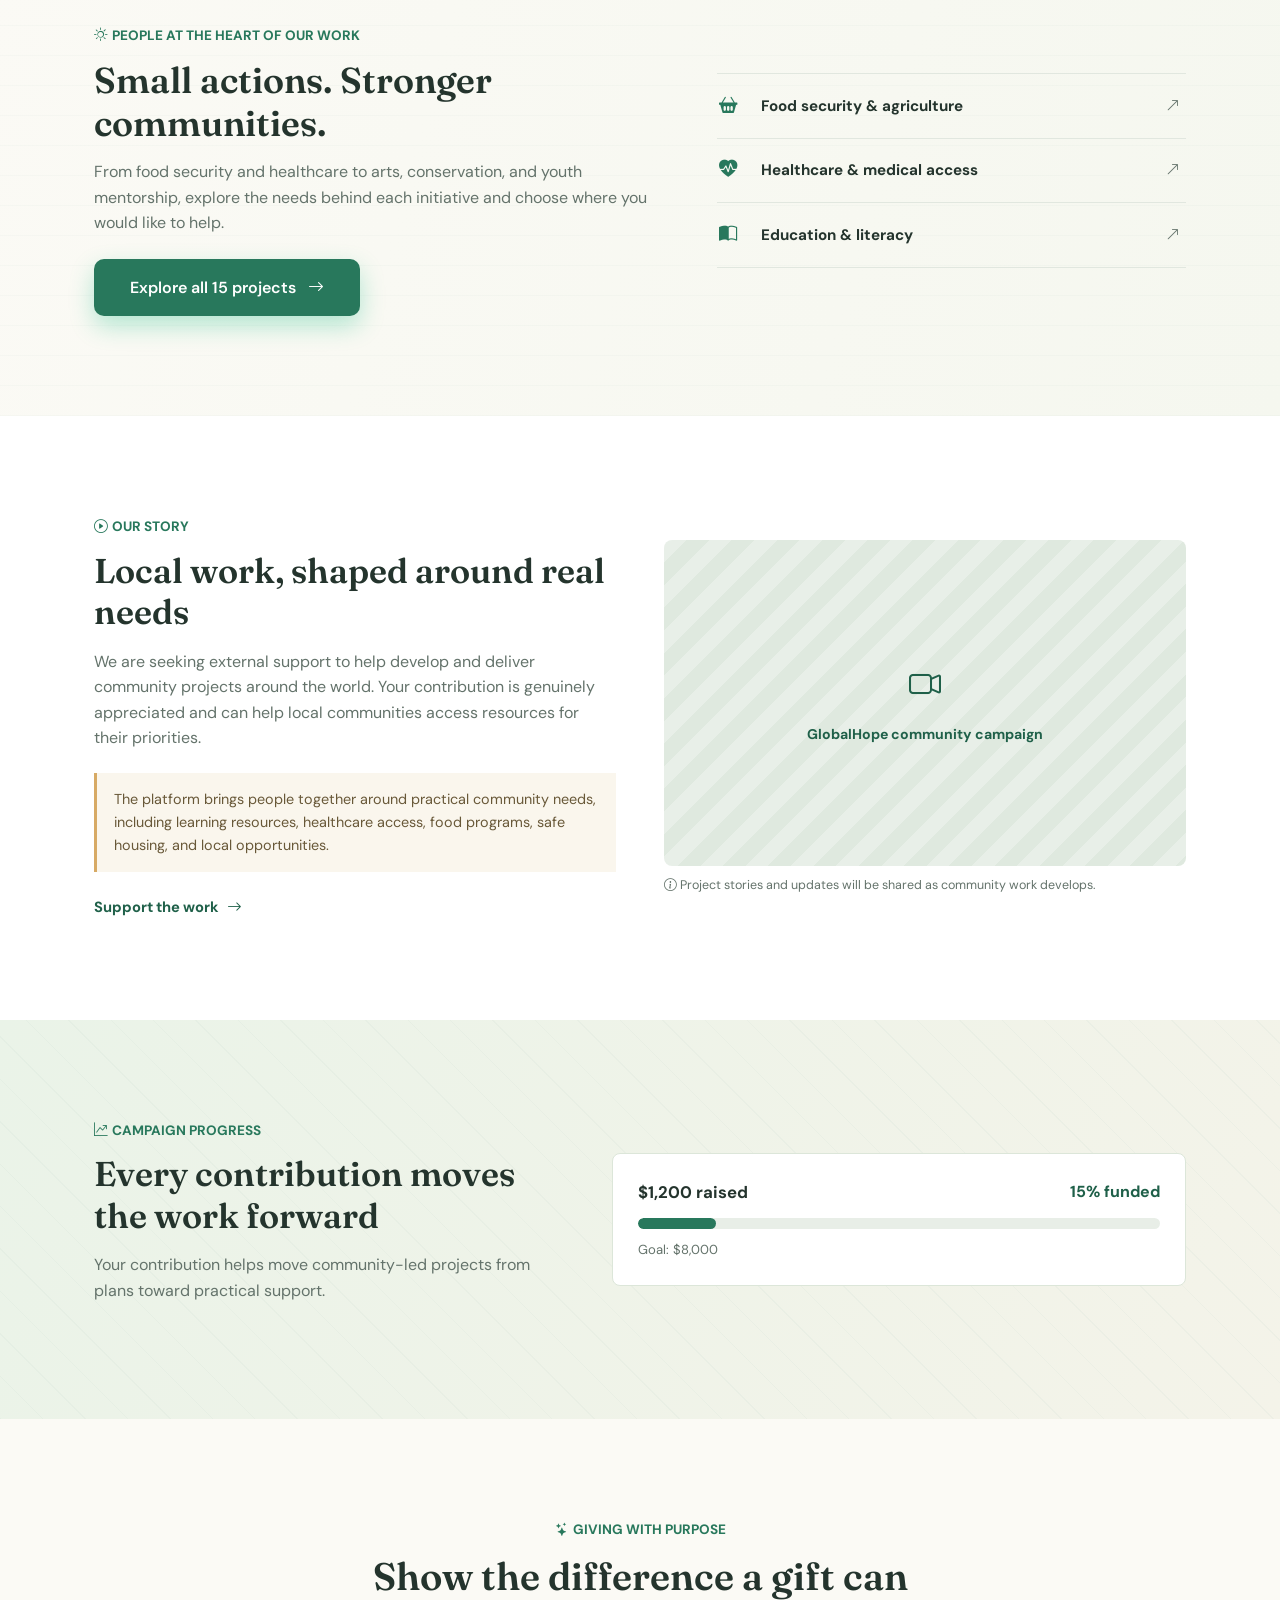
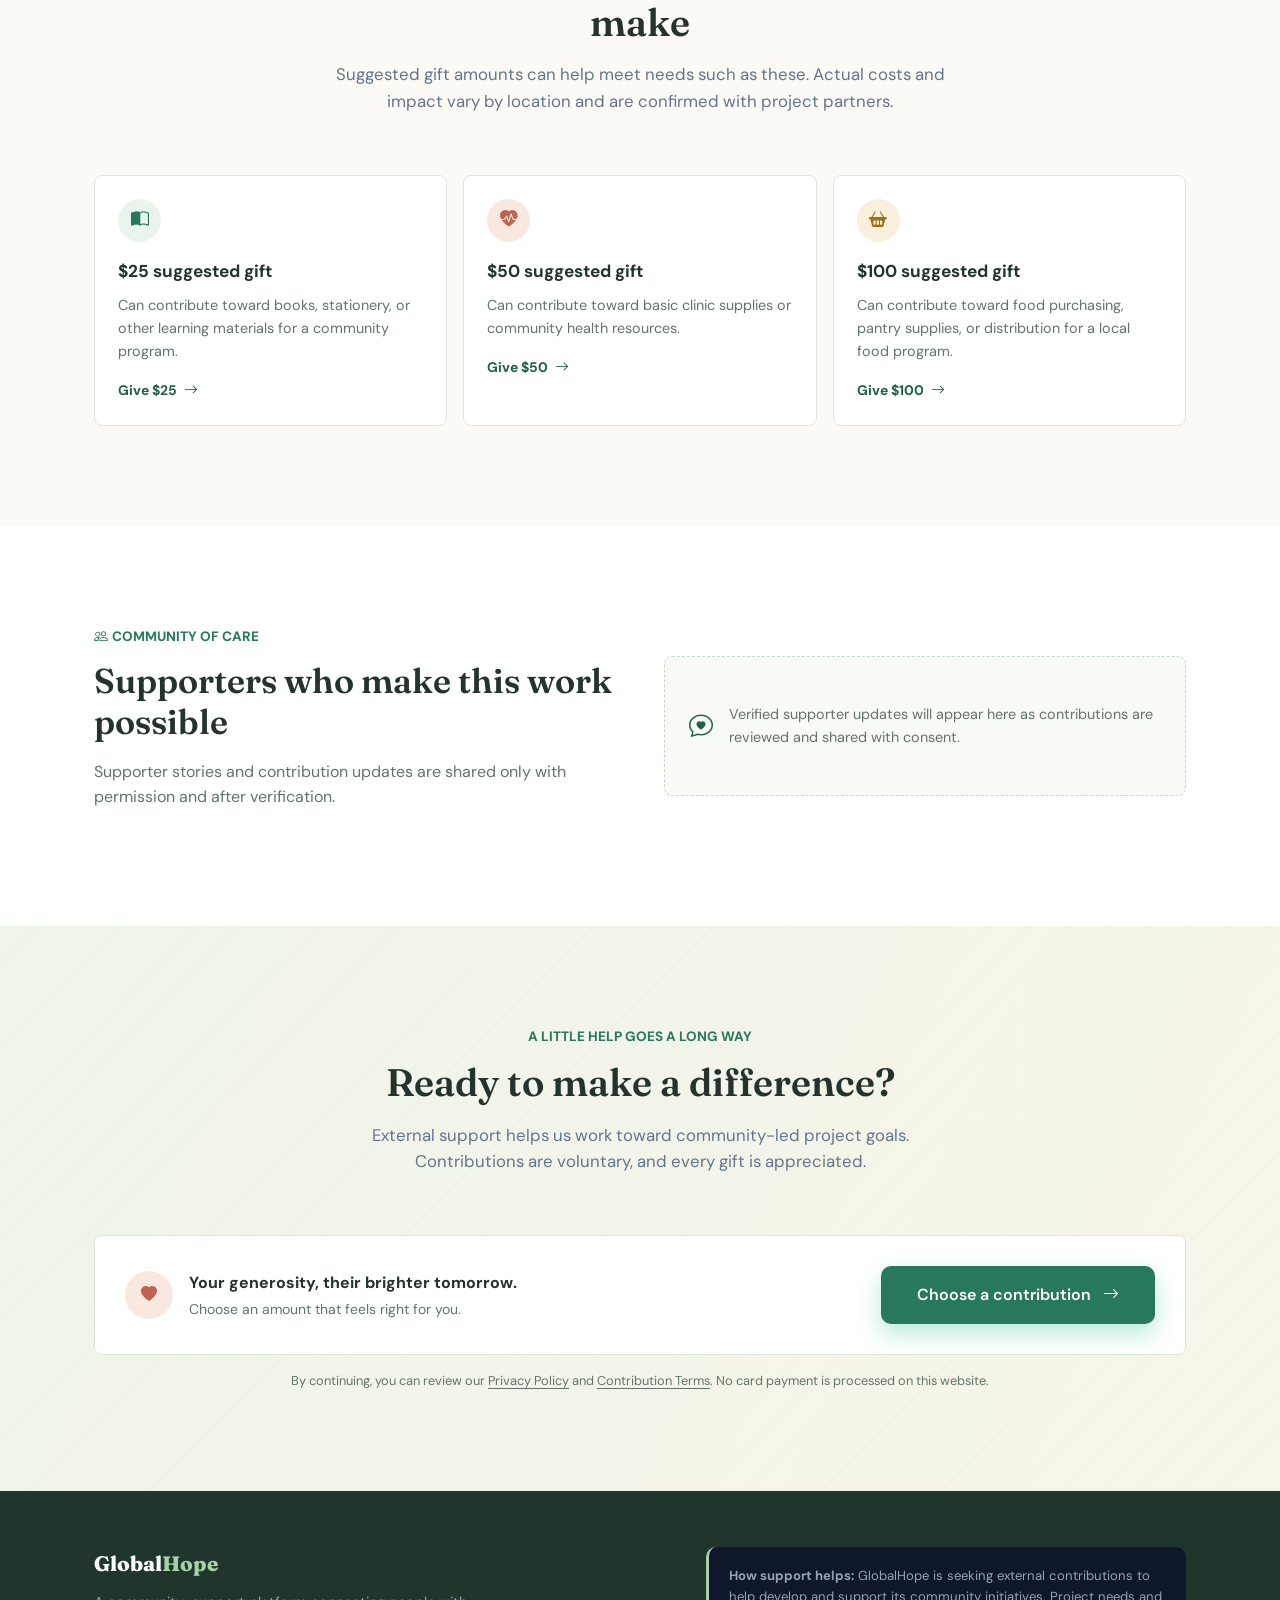
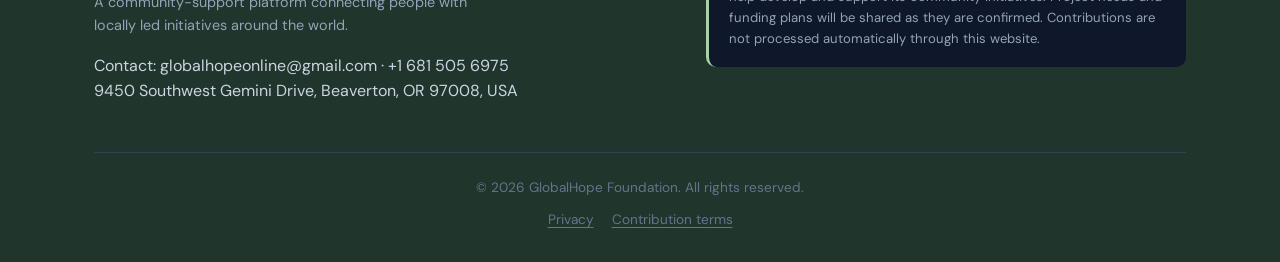
==== commit 2c24a75c: "update" ====
--- a/index.html
+++ b/index.html
@@ -861,6 +861,7 @@
       <div>
         <div class="footer-logo">Global<span>Hope</span></div>
         <p class="footer-tagline">A community-support platform connecting people with locally led initiatives around the world.</p>
+        <p class="footer-contact">Contact: <a href="mailto:globalhopeonline@gmail.com">globalhopeonline@gmail.com</a> · <a href="tel:+16815056975">+1 681 505 6975</a><br>9450 Southwest Gemini Drive, Beaverton, OR 97008, USA</p>
       </div>
       <div class="disclaimer">
         <strong>How support helps:</strong> GlobalHope is seeking external contributions to help develop and support its community initiatives. Project needs and funding plans will be shared as they are confirmed. Contributions are not processed automatically through this website.
--- a/styles.css
+++ b/styles.css
@@ -44,7 +44,10 @@
 }
 
 .hero {
-  background: linear-gradient(180deg, #f1f6ed 0%, #fff 90%);
+  background-color: #f5f7ef;
+  background-image:
+    repeating-linear-gradient(135deg, rgba(40, 120, 92, .035) 0 1px, transparent 1px 22px),
+    linear-gradient(118deg, #edf5e9 0%, #fffaf1 54%, #f6eee7 100%);
 }
 
 .hero h1 {
@@ -81,7 +84,10 @@
 }
 
 .projects-section {
-  background: var(--hope-paper);
+  background-color: var(--hope-paper);
+  background-image:
+    repeating-linear-gradient(0deg, rgba(40, 120, 92, .025) 0 1px, transparent 1px 30px),
+    linear-gradient(105deg, #fbfaf5 0%, #f5f7ef 100%);
 }
 
 .projects-section .section-header {
@@ -215,7 +221,10 @@
 }
 
 .section-alt {
-  background: #f1f6ed;
+  background-color: #f2f6ed;
+  background-image:
+    repeating-linear-gradient(135deg, rgba(40, 120, 92, .025) 0 1px, transparent 1px 28px),
+    linear-gradient(115deg, #eef5e9 0%, #f8f4e9 100%);
 }
 
 .support-cta {
@@ -294,7 +303,12 @@
 
 .media-caption { margin: 10px 0 0; color: var(--hope-muted); font-size: .78rem; }
 
-.campaign-section { background: #edf4eb; }
+.campaign-section {
+  background-color: #edf4eb;
+  background-image:
+    repeating-linear-gradient(45deg, rgba(40, 120, 92, .03) 0 1px, transparent 1px 30px),
+    linear-gradient(115deg, #eaf3e8 0%, #f4f3e9 100%);
+}
 .campaign-layout { grid-template-columns: minmax(0, .9fr) minmax(0, 1.1fr); }
 
 .campaign-tracker {
@@ -382,7 +396,9 @@
   min-height: 100vh;
   padding: 38px 16px;
   background-color: var(--hope-paper);
-  background-image: linear-gradient(135deg, rgba(234, 244, 237, .8), transparent 45%);
+  background-image:
+    repeating-linear-gradient(135deg, rgba(40, 120, 92, .028) 0 1px, transparent 1px 26px),
+    linear-gradient(125deg, #eaf3e9 0%, #fbfaf5 52%, #f6eee7 100%);
 }
 
 .checkout-shell {
@@ -615,6 +631,14 @@
 .checkout-instructions h3 { margin: 0 0 8px; font-size: 1rem; font-weight: 700; }
 .checkout-instructions p { margin: 0 0 12px; color: var(--hope-muted); font-size: .88rem; }
 .checkout-instructions p:last-child { margin-bottom: 0; }
+
+.bank-detail-list { margin: 16px 0; }
+.bank-detail-list > div { display: grid; grid-template-columns: minmax(105px, .35fr) minmax(0, 1fr); gap: 10px; padding: 11px 0; border-bottom: 1px solid var(--hope-line); }
+.bank-detail-list > div:last-child { border-bottom: 0; }
+.bank-detail-list dt { color: var(--hope-muted); font-size: .82rem; font-weight: 600; }
+.bank-detail-list dd { display: flex; min-width: 0; align-items: center; justify-content: space-between; gap: 10px; margin: 0; overflow-wrap: anywhere; font-size: .9rem; font-weight: 700; }
+.bank-copy { display: grid; width: 34px; height: 34px; flex: 0 0 34px; place-items: center; border: 1px solid var(--hope-line); border-radius: 5px; background: #fff; color: var(--hope-green-dark); }
+.bank-copy:hover { border-color: var(--hope-green); background: var(--hope-mint); }
 
 .checkout-notice {
   margin: 16px 0 0;
@@ -712,7 +736,13 @@
 .featured-project-links a:hover { color: var(--hope-green-dark); }
 
 .projects-page,
-.project-detail-page { min-height: 100vh; background: var(--hope-paper); }
+.project-detail-page {
+  min-height: 100vh;
+  background-color: var(--hope-paper);
+  background-image:
+    repeating-linear-gradient(0deg, rgba(40, 120, 92, .022) 0 1px, transparent 1px 32px),
+    linear-gradient(115deg, #fbfaf5, #f4f6ef);
+}
 
 .projects-topbar {
   display: flex;
@@ -866,6 +896,7 @@
   .checkout-method { min-height: auto; display: grid; grid-template-columns: 28px 1fr; column-gap: 10px; }
   .checkout-method__icon { grid-row: span 2; }
   .checkout-address { flex-direction: column; }
+  .bank-detail-list > div { grid-template-columns: 1fr; gap: 4px; }
   .checkout-actions { flex-wrap: wrap; }
   .checkout-actions > button,
   .checkout-actions > a { flex: 1 1 auto; text-align: center; }
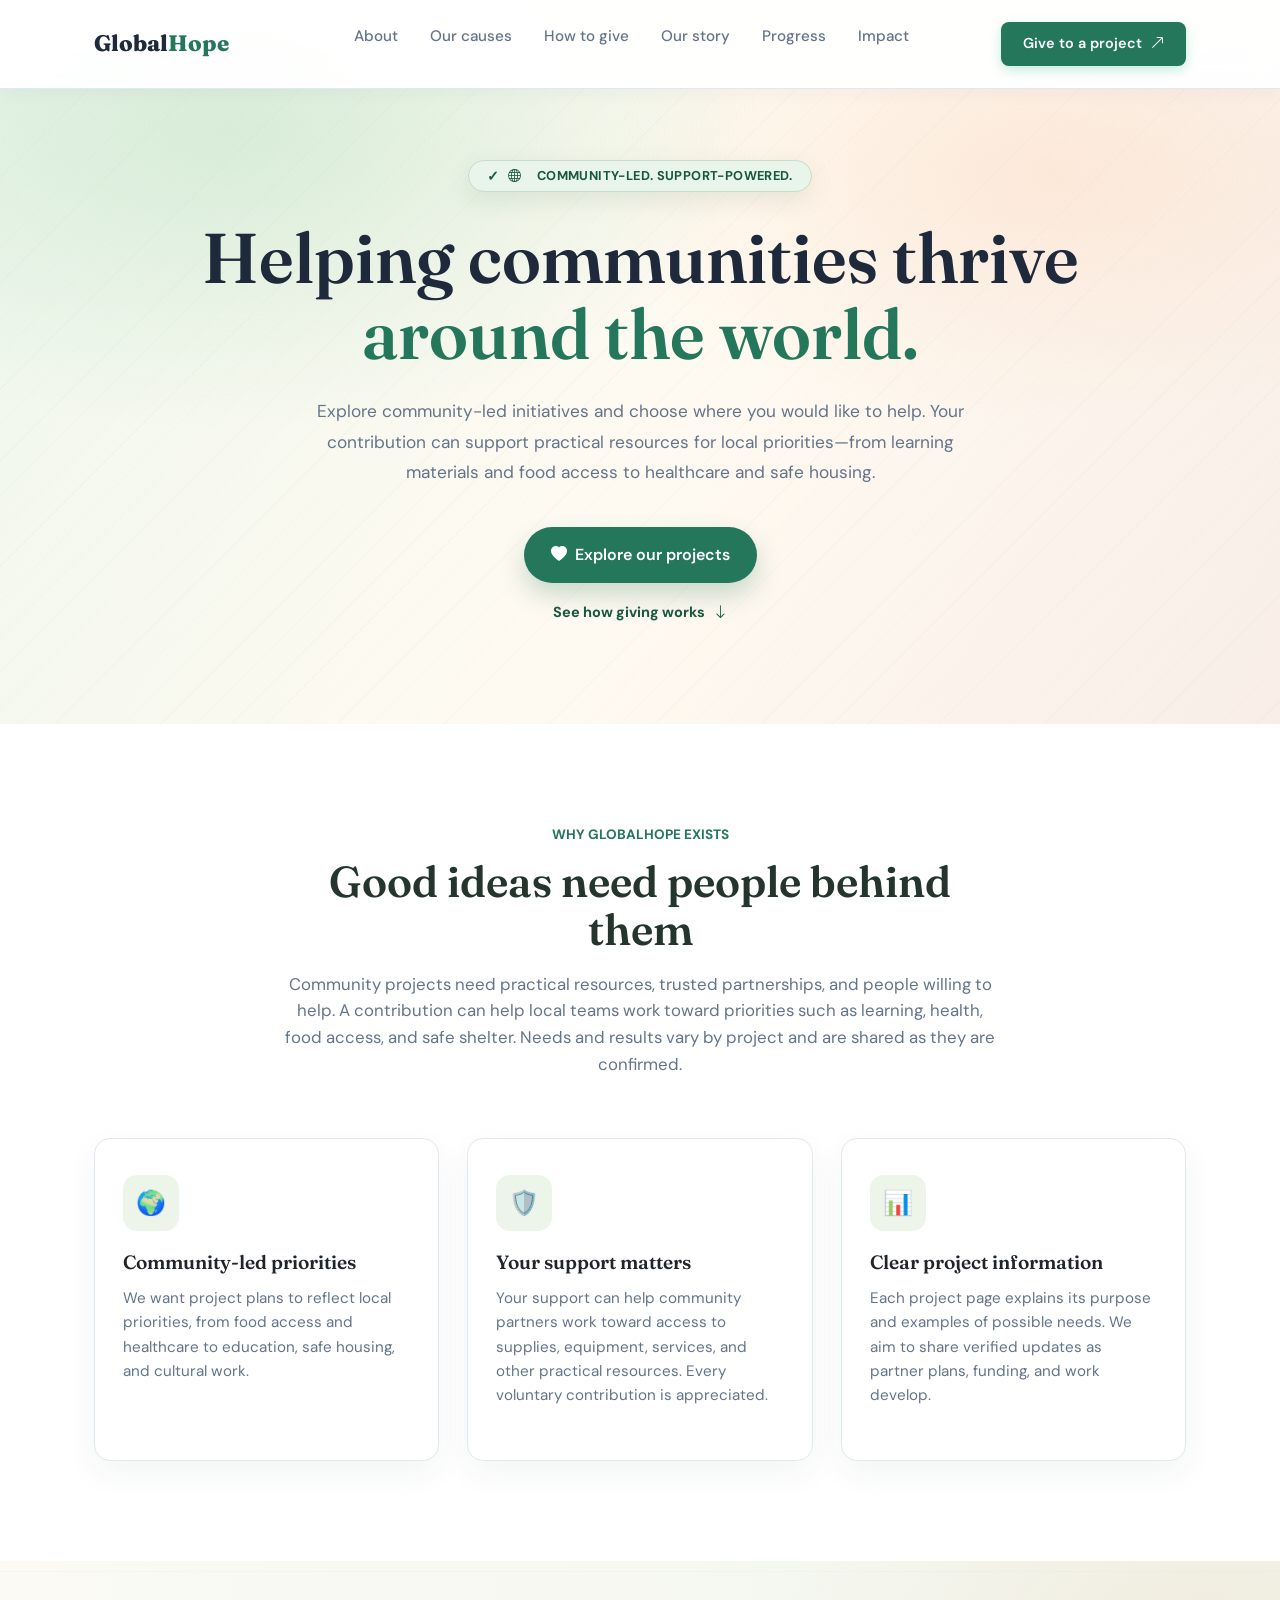
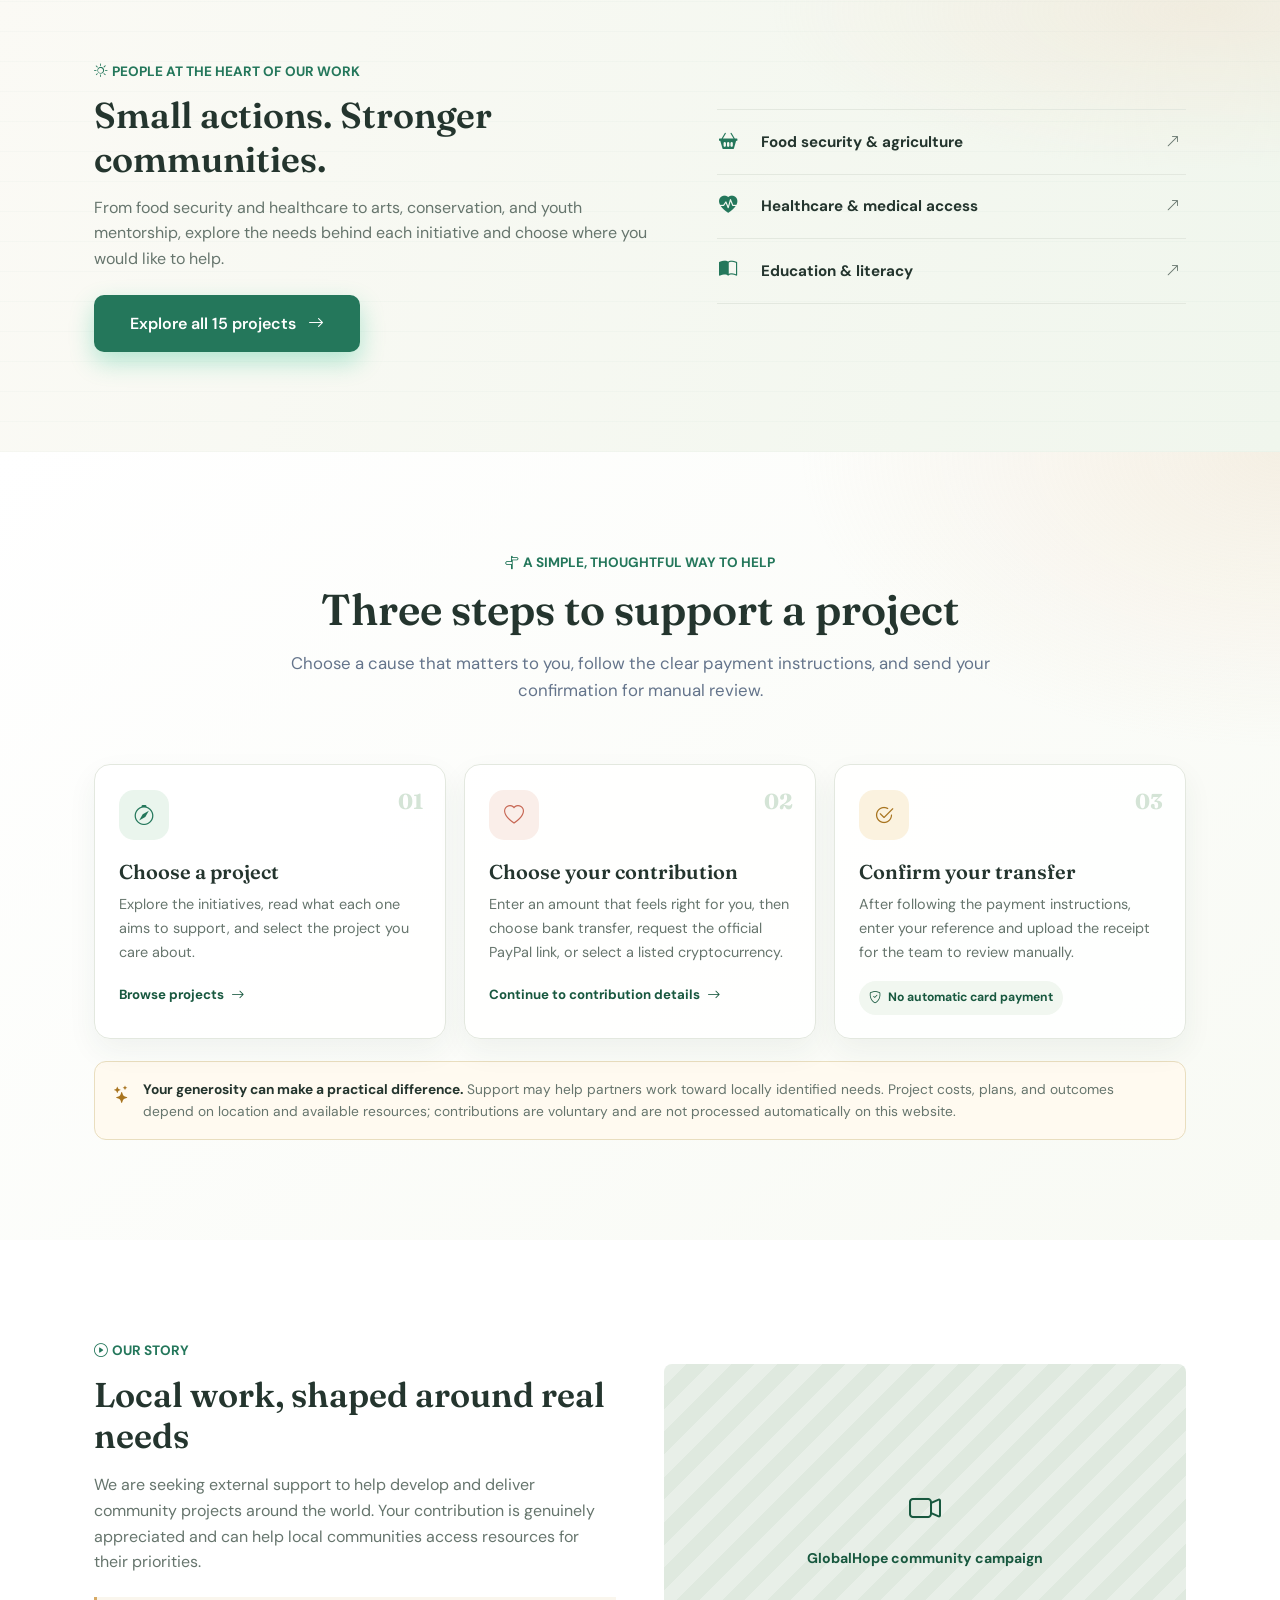
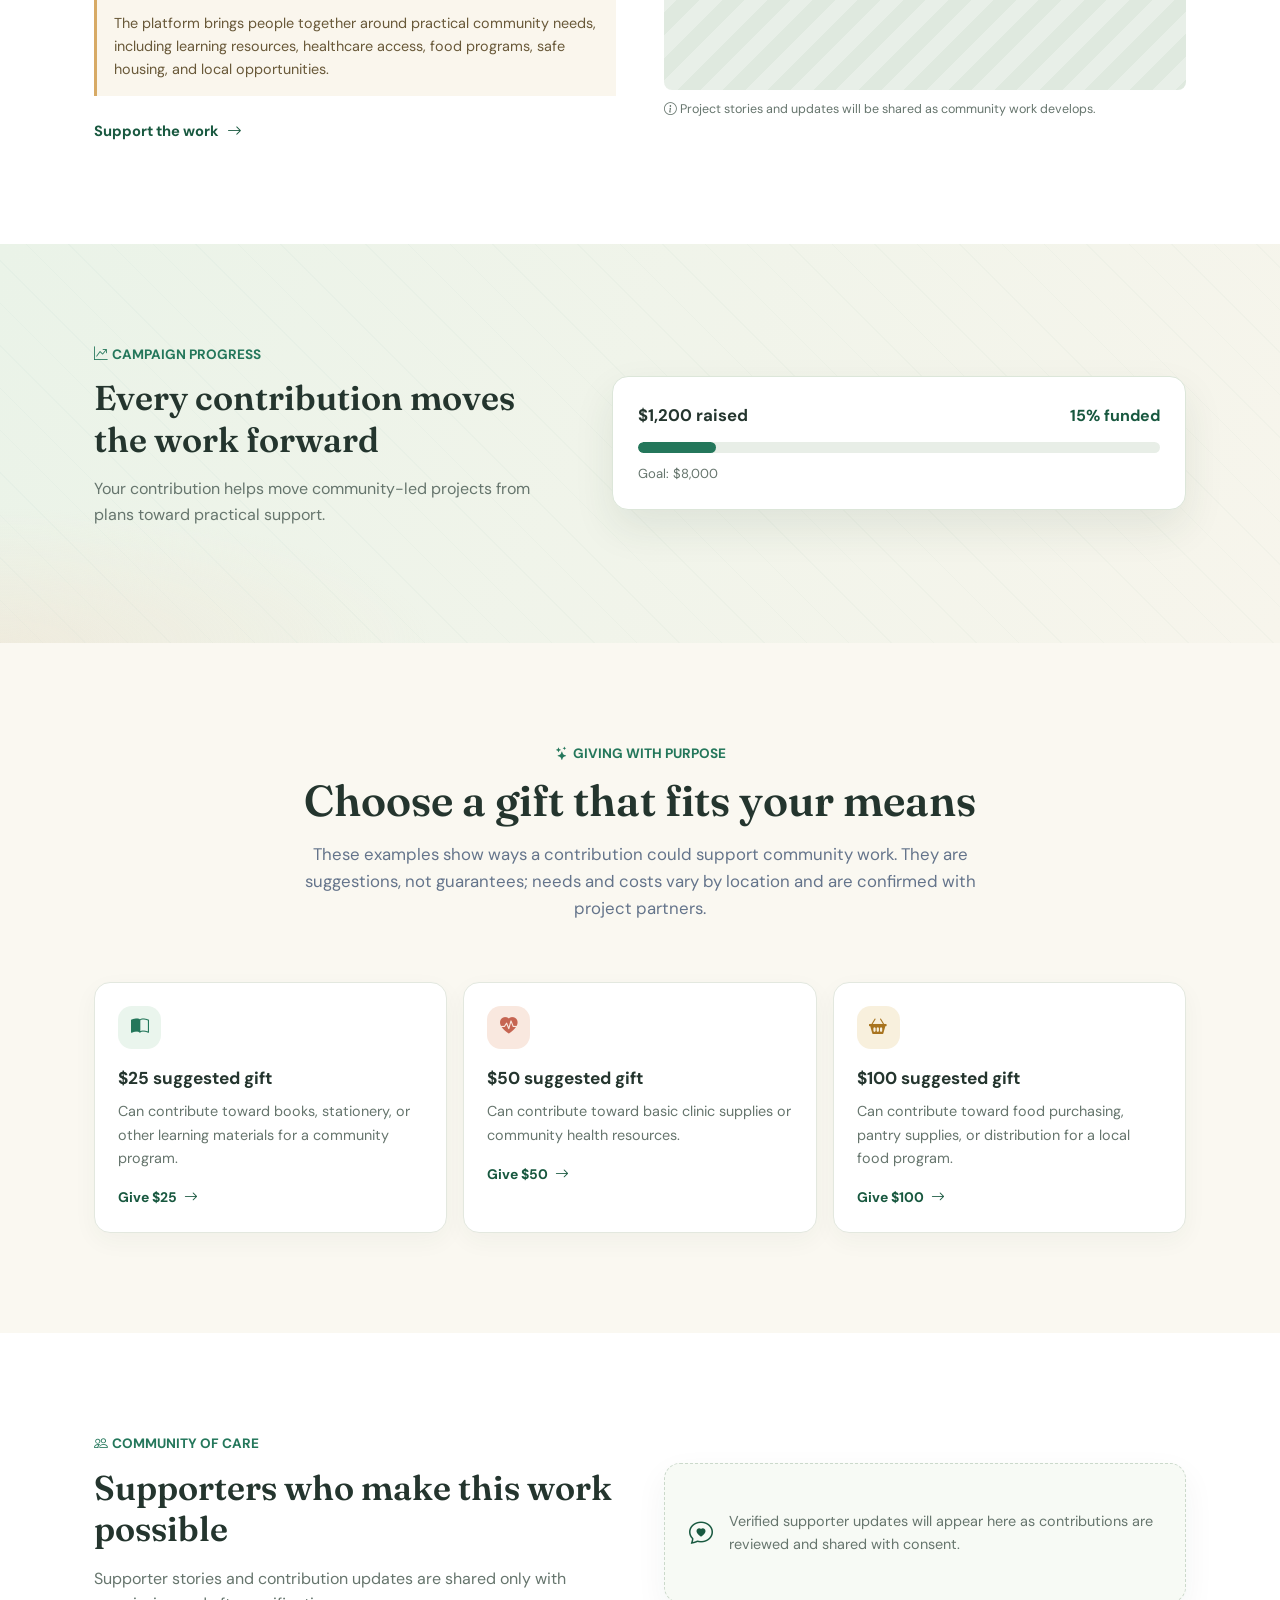
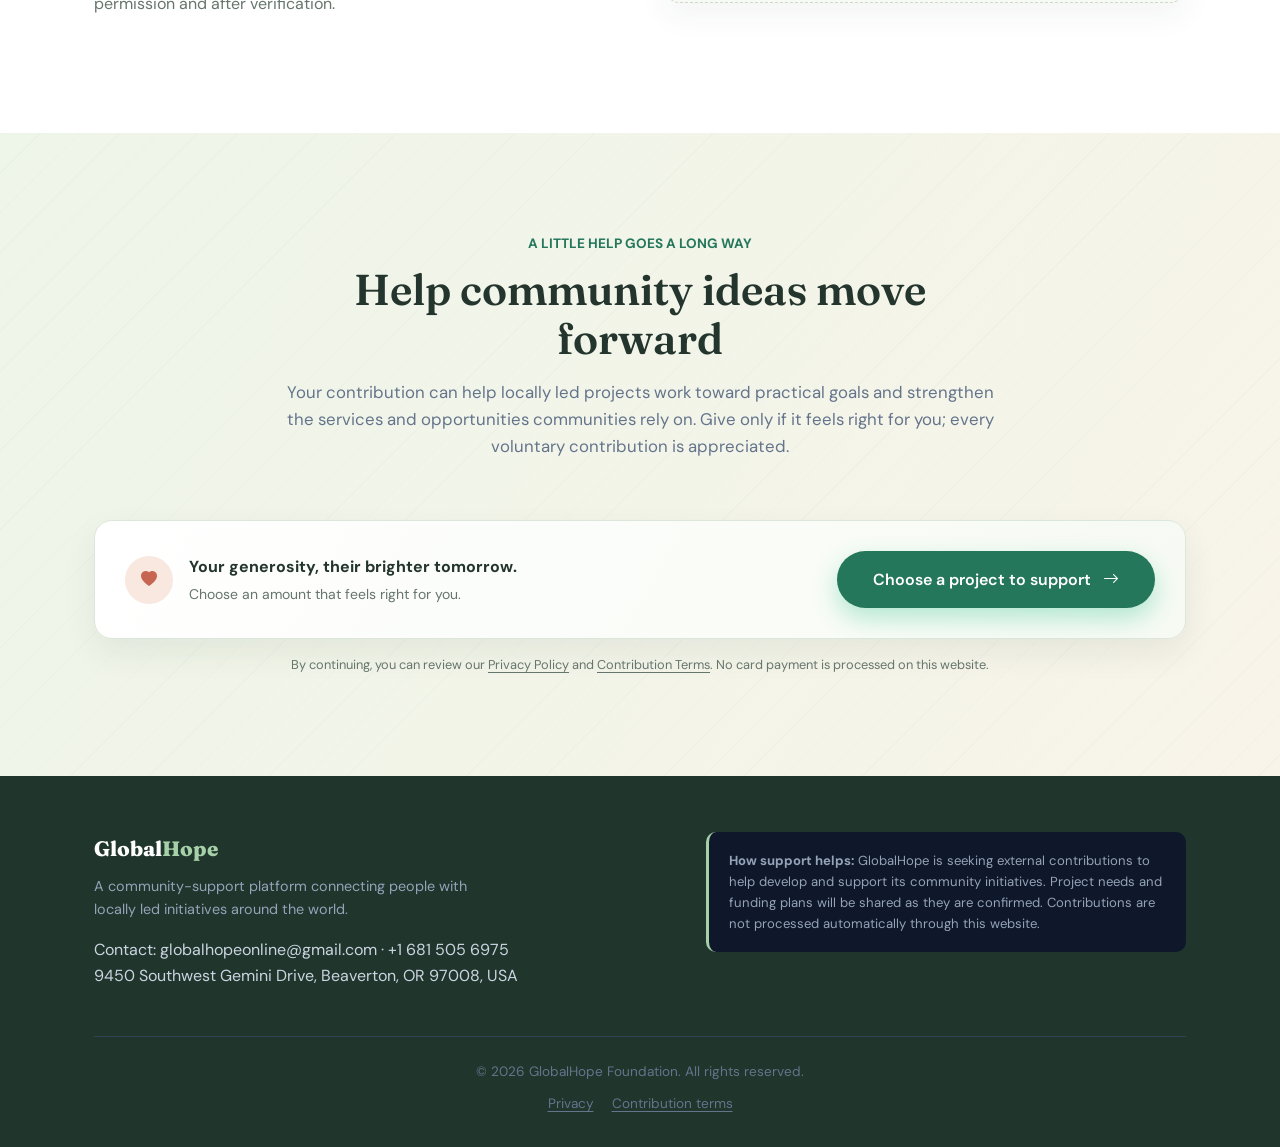
==== commit 01107380: "update" ====
--- a/index.html
+++ b/index.html
@@ -707,17 +707,16 @@
 <nav class="navbar">
   <div class="container">
     <a href="#top" class="logo">Global<span>Hope</span></a>
-    <ul class="nav-links">
+    <ul class="nav-links" id="primary-navigation">
       <li><a href="#about">About</a></li>
-      <li><a href="#framework">Framework</a></li>
       <li><a href="projects.html">Our causes</a></li>
+      <li><a href="#how-to-give">How to give</a></li>
       <li><a href="#campaign-story">Our story</a></li>
       <li><a href="#campaign-progress">Progress</a></li>
       <li><a href="#impact">Impact</a></li>
-      <li><a href="#support">Support</a></li>
     </ul>
     <a href="projects.html" class="nav-cta">Give to a project <i class="bi bi-arrow-up-right ms-1" aria-hidden="true"></i></a>
-    <button class="nav-toggle" aria-label="Toggle menu">
+    <button class="nav-toggle" type="button" aria-label="Toggle navigation" aria-controls="primary-navigation" aria-expanded="false">
       <span></span><span></span><span></span>
     </button>
   </div>
@@ -727,8 +726,9 @@
   <div class="container">
     <div class="badge"><i class="bi bi-globe me-2" aria-hidden="true"></i>Community-led. Support-powered.</div>
     <h1>Helping communities thrive <em>around the world.</em></h1>
-    <p>GlobalHope is building a platform that connects people everywhere with community initiatives around the world. We believe every community can contribute to and benefit from shared support, practical resources, and local ideas. Every contribution is sincerely appreciated.</p>
+    <p>Explore community-led initiatives and choose where you would like to help. Your contribution can support practical resources for local priorities—from learning materials and food access to healthcare and safe housing.</p>
     <a href="projects.html" class="btn-primary"><i class="bi bi-heart-fill me-2" aria-hidden="true"></i>Explore our projects</a>
+    <a href="#how-to-give" class="hero-secondary-link">See how giving works <i class="bi bi-arrow-down" aria-hidden="true"></i></a>
   </div>
 </header>
 
@@ -737,7 +737,7 @@
     <div class="section-header">
       <span class="eyebrow">Why GlobalHope exists</span>
       <h2>Good ideas need people behind them</h2>
-      <p>Community projects need practical resources, trusted partnerships, and people willing to help. GlobalHope invites people everywhere to support locally led initiatives around the world. Every contribution is appreciated and helps us work toward these goals.</p>
+      <p>Community projects need practical resources, trusted partnerships, and people willing to help. A contribution can help local teams work toward priorities such as learning, health, food access, and safe shelter. Needs and results vary by project and are shared as they are confirmed.</p>
     </div>
     <div class="grid-3" id="framework">
       <div class="card">
@@ -748,7 +748,7 @@
       <div class="card">
         <div class="card-icon">🛡️</div>
         <h3>Your support matters</h3>
-        <p>External support is needed to help projects access supplies, equipment, services, and other resources. We are grateful to everyone who helps move this work forward.</p>
+        <p>Your support can help community partners work toward access to supplies, equipment, services, and other practical resources. Every voluntary contribution is appreciated.</p>
       </div>
       <div class="card">
         <div class="card-icon">📊</div>
@@ -772,6 +772,40 @@
       <a href="projects.html?id=healthcare"><i class="bi bi-heart-pulse-fill" aria-hidden="true"></i><span>Healthcare &amp; medical access</span><i class="bi bi-arrow-up-right" aria-hidden="true"></i></a>
       <a href="projects.html?id=education"><i class="bi bi-book-half" aria-hidden="true"></i><span>Education &amp; literacy</span><i class="bi bi-arrow-up-right" aria-hidden="true"></i></a>
     </div>
+  </div>
+</section>
+
+<section class="section giving-guide" id="how-to-give">
+  <div class="container">
+    <div class="section-header">
+      <span class="eyebrow"><i class="bi bi-signpost-split me-1" aria-hidden="true"></i>A simple, thoughtful way to help</span>
+      <h2>Three steps to support a project</h2>
+      <p>Choose a cause that matters to you, follow the clear payment instructions, and send your confirmation for manual review.</p>
+    </div>
+    <ol class="giving-steps">
+      <li class="giving-step">
+        <span class="giving-step-number">01</span>
+        <span class="giving-step-icon"><i class="bi bi-compass" aria-hidden="true"></i></span>
+        <h3>Choose a project</h3>
+        <p>Explore the initiatives, read what each one aims to support, and select the project you care about.</p>
+        <a href="projects.html">Browse projects <i class="bi bi-arrow-right" aria-hidden="true"></i></a>
+      </li>
+      <li class="giving-step">
+        <span class="giving-step-number">02</span>
+        <span class="giving-step-icon giving-step-icon--coral"><i class="bi bi-heart" aria-hidden="true"></i></span>
+        <h3>Choose your contribution</h3>
+        <p>Enter an amount that feels right for you, then choose bank transfer, request the official PayPal link, or select a listed cryptocurrency.</p>
+        <a href="payment.html">Continue to contribution details <i class="bi bi-arrow-right" aria-hidden="true"></i></a>
+      </li>
+      <li class="giving-step">
+        <span class="giving-step-number">03</span>
+        <span class="giving-step-icon giving-step-icon--gold"><i class="bi bi-check2-circle" aria-hidden="true"></i></span>
+        <h3>Confirm your transfer</h3>
+        <p>After following the payment instructions, enter your reference and upload the receipt for the team to review manually.</p>
+        <span class="giving-step-note"><i class="bi bi-shield-check" aria-hidden="true"></i> No automatic card payment</span>
+      </li>
+    </ol>
+    <p class="giving-impact-note"><i class="bi bi-stars" aria-hidden="true"></i><span><strong>Your generosity can make a practical difference.</strong> Support may help partners work toward locally identified needs. Project costs, plans, and outcomes depend on location and available resources; contributions are voluntary and are not processed automatically on this website.</span></p>
   </div>
 </section>
 
@@ -813,8 +847,8 @@
   <div class="container">
     <div class="section-header">
       <span class="eyebrow"><i class="bi bi-stars me-1" aria-hidden="true"></i>Giving with purpose</span>
-      <h2>Show the difference a gift can make</h2>
-      <p>Suggested gift amounts can help meet needs such as these. Actual costs and impact vary by location and are confirmed with project partners.</p>
+      <h2>Choose a gift that fits your means</h2>
+      <p>These examples show ways a contribution could support community work. They are suggestions, not guarantees; needs and costs vary by location and are confirmed with project partners.</p>
     </div>
     <div class="row g-3">
       <div class="col-md-4"><article class="impact-item"><span class="impact-icon"><i class="bi bi-book-half" aria-hidden="true"></i></span><strong>$25 suggested gift</strong><p>Can contribute toward books, stationery, or other learning materials for a community program.</p><a class="impact-link" href="payment.html?project=education&amount=25">Give $25 <i class="bi bi-arrow-right" aria-hidden="true"></i></a></article></div>
@@ -842,13 +876,13 @@
   <div class="container">
     <div class="section-header">
       <span class="eyebrow">A little help goes a long way</span>
-      <h2>Ready to make a difference?</h2>
-      <p>External support helps us work toward community-led project goals. Contributions are voluntary, and every gift is appreciated.</p>
+      <h2>Help community ideas move forward</h2>
+      <p>Your contribution can help locally led projects work toward practical goals and strengthen the services and opportunities communities rely on. Give only if it feels right for you; every voluntary contribution is appreciated.</p>
     </div>
 
     <div class="support-cta">
       <div><span class="support-icon"><i class="bi bi-heart-fill" aria-hidden="true"></i></span><span><strong>Your generosity, their brighter tomorrow.</strong><small>Choose an amount that feels right for you.</small></span></div>
-      <a class="btn-primary" href="payment.html?amount=25">Choose a contribution <i class="bi bi-arrow-right ms-2" aria-hidden="true"></i></a>
+      <a class="btn-primary" href="projects.html">Choose a project to support <i class="bi bi-arrow-right ms-2" aria-hidden="true"></i></a>
     </div>
     <p class="payment-policies">By continuing, you can review our <a href="privacy.html">Privacy Policy</a> and <a href="terms.html">Contribution Terms</a>. No card payment is processed on this website.</p>
   </div>
--- a/styles.css
+++ b/styles.css
@@ -1,13 +1,13 @@
 :root {
-  --hope-green: #28785c;
-  --hope-green-dark: #1f6049;
-  --hope-mint: #eaf4ed;
-  --hope-coral: #bf634f;
-  --hope-gold: #a16e19;
-  --hope-ink: #24342d;
-  --hope-muted: #64736b;
-  --hope-paper: #fbfaf5;
-  --hope-line: #e1e7df;
+  --hope-green: #24775b;
+  --hope-green-dark: #18583f;
+  --hope-mint: #eaf5ed;
+  --hope-coral: #c66552;
+  --hope-gold: #a8741f;
+  --hope-ink: #24352e;
+  --hope-muted: #66756d;
+  --hope-paper: #faf8f1;
+  --hope-line: #e3e8df;
 }
 
 body {
@@ -406,7 +406,7 @@
   margin: 0 auto;
   overflow: hidden;
   border: 1px solid var(--hope-line);
-  border-radius: 10px;
+  border-radius: 18px;
   background: #fff;
   box-shadow: 0 20px 65px rgba(35, 61, 47, .1);
 }
@@ -418,6 +418,7 @@
   gap: 16px;
   padding: 25px 32px;
   border-bottom: 1px solid var(--hope-line);
+  background: linear-gradient(110deg, #fff 0%, #f5faf3 100%);
 }
 
 .checkout-brand {
@@ -462,7 +463,7 @@
 
 .checkout-progress {
   display: grid;
-  grid-template-columns: repeat(5, 1fr);
+  grid-template-columns: repeat(4, 1fr);
   margin: 0 0 32px;
   padding: 0;
   list-style: none;
@@ -740,8 +741,10 @@
   min-height: 100vh;
   background-color: var(--hope-paper);
   background-image:
-    repeating-linear-gradient(0deg, rgba(40, 120, 92, .022) 0 1px, transparent 1px 32px),
-    linear-gradient(115deg, #fbfaf5, #f4f6ef);
+    radial-gradient(ellipse at 8% 4%, rgba(204, 229, 207, .42), transparent 31rem),
+    radial-gradient(ellipse at 94% 16%, rgba(245, 220, 201, .36), transparent 28rem),
+    repeating-linear-gradient(0deg, rgba(40, 120, 92, .018) 0 1px, transparent 1px 32px),
+    linear-gradient(115deg, #fcfaf4, #f4f6ef);
 }
 
 .projects-topbar {
@@ -752,7 +755,8 @@
   gap: 20px;
   padding: 12px max(24px, calc((100vw - 1140px) / 2));
   border-bottom: 1px solid var(--hope-line);
-  background: rgba(255, 255, 255, .96);
+  background: rgba(255, 255, 255, .92);
+  box-shadow: 0 5px 24px rgba(35, 61, 47, .045);
 }
 
 .projects-topbar .logo { font-size: 1.35rem; font-weight: 800; text-decoration: none; }
@@ -763,7 +767,15 @@
 .projects-footer a:hover { color: var(--hope-green-dark); }
 
 .projects-main { width: min(1140px, 100%); margin: 0 auto; padding: 42px 24px 64px; }
-.projects-heading { max-width: 730px; margin-bottom: 30px; }
+.projects-heading {
+  max-width: 850px;
+  margin-bottom: 30px;
+  padding: 25px 30px 28px;
+  border: 1px solid rgba(196, 218, 199, .8);
+  border-radius: 16px;
+  background: linear-gradient(120deg, rgba(235, 246, 235, .95), rgba(255, 250, 242, .96) 68%, rgba(249, 237, 228, .8));
+  box-shadow: 0 12px 32px rgba(35, 61, 47, .045);
+}
 .back-link { display: inline-flex; align-items: center; gap: 8px; margin-bottom: 23px; color: var(--hope-green-dark); font-size: .87rem; font-weight: 700; text-decoration: none; }
 .projects-heading .eyebrow { display: block; margin-bottom: 8px; }
 .projects-heading h1 { margin: 0 0 10px; font-family: "Fraunces", Georgia, serif; font-size: 2.5rem; font-weight: 600; }
@@ -773,27 +785,49 @@
 .project-listing {
   display: grid;
   min-height: 154px;
-  grid-template-columns: 42px minmax(0, 1fr) 25px;
+  grid-template-columns: 42px minmax(0, 1fr) auto;
   align-items: start;
   gap: 13px;
   padding: 19px;
   border: 1px solid var(--hope-line);
-  border-radius: 7px;
-  background: #fff;
-  transition: border-color .18s ease, transform .18s ease;
-}
-
-.project-listing:hover { transform: translateY(-2px); border-color: #aac8b1; }
-.project-listing-icon { display: grid; width: 40px; height: 40px; place-items: center; border-radius: 50%; background: var(--hope-mint); color: var(--hope-green); font-size: 1.05rem; }
+  border-radius: 12px;
+  background: rgba(255, 255, 255, .9);
+  box-shadow: 0 5px 16px rgba(35, 61, 47, .035);
+  transition: border-color .18s ease, transform .18s ease, box-shadow .18s ease;
+}
+
+.project-listing:hover { transform: translateY(-3px); border-color: #a8cdb2; box-shadow: 0 12px 24px rgba(35, 61, 47, .09); }
+.project-listing-icon { display: grid; width: 40px; height: 40px; place-items: center; border-radius: 13px; background: var(--hope-mint); color: var(--hope-green); font-size: 1.05rem; }
+.project-listing:nth-child(3n + 2) .project-listing-icon { background: #faeee9; color: var(--hope-coral); }
+.project-listing:nth-child(3n) .project-listing-icon { background: #fbf2df; color: var(--hope-gold); }
 .project-listing-copy h2 { margin: 1px 0 7px; font-size: .98rem; font-weight: 700; line-height: 1.3; }
 .project-listing-copy p { margin: 0; color: var(--hope-muted); font-size: .81rem; line-height: 1.5; }
-.project-listing-link { display: grid; width: 27px; height: 27px; place-items: center; color: var(--hope-green-dark); text-decoration: none; }
+.project-listing-link {
+  display: inline-flex;
+  min-height: 34px;
+  align-items: center;
+  justify-content: center;
+  gap: 6px;
+  padding: 0 9px;
+  border: 1px solid #d5e6d8;
+  border-radius: 7px;
+  background: #f1f8f1;
+  color: var(--hope-green-dark);
+  font-size: .73rem;
+  font-weight: 700;
+  text-decoration: none;
+  white-space: nowrap;
+  transition: background-color .18s ease, border-color .18s ease, color .18s ease;
+}
+.project-listing-link:hover { border-color: var(--hope-green); background: var(--hope-green); color: #fff; }
+.project-listing-link:focus-visible { outline: 3px solid #94c5a6; outline-offset: 3px; }
+.project-listing-link i { font-size: .82rem; }
 
 .projects-footer { display: flex; justify-content: center; gap: 22px; padding: 22px; border-top: 1px solid var(--hope-line); background: #fff; }
 
 .project-detail { width: min(960px, 100%); margin: 0 auto; padding: 35px 24px 60px; }
-.project-detail-hero { padding: 12px 0 40px; }
-.project-detail-icon { display: grid; width: 54px; height: 54px; margin-bottom: 20px; place-items: center; border-radius: 50%; background: var(--hope-mint); color: var(--hope-green); font-size: 1.35rem; }
+.project-detail-hero { margin-bottom: 30px; padding: 28px 32px 32px; border: 1px solid rgba(196, 218, 199, .8); border-radius: 16px; background: linear-gradient(120deg, rgba(235, 246, 235, .95), rgba(255, 250, 242, .96) 68%, rgba(249, 237, 228, .8)); }
+.project-detail-icon { display: grid; width: 54px; height: 54px; margin-bottom: 20px; place-items: center; border-radius: 16px; background: #fff; color: var(--hope-green); font-size: 1.35rem; box-shadow: 0 5px 14px rgba(35, 61, 47, .08); }
 .project-detail-hero .eyebrow { display: block; margin-bottom: 8px; }
 .project-detail-hero h1 { max-width: 780px; margin: 0 0 14px; font-family: "Fraunces", Georgia, serif; font-size: 2.8rem; font-weight: 600; line-height: 1.08; }
 .project-detail-hero > p { max-width: 700px; margin: 0 0 24px; color: var(--hope-muted); font-size: 1.05rem; }
@@ -824,7 +858,9 @@
 .project-focus-list { display: grid; grid-template-columns: repeat(2, minmax(0, 1fr)); gap: 10px 24px; margin: 0; padding: 0; list-style: none; }
 .project-focus-list li { display: flex; align-items: flex-start; gap: 9px; color: var(--hope-ink); font-size: .93rem; }
 .project-focus-list i { color: var(--hope-green); }
-.project-edit-note { margin: 15px 0 0; color: var(--hope-muted); font-size: .79rem; }
+.project-edit-note { margin: 15px 0 0; padding: 13px 15px; border-left: 3px solid var(--hope-gold); border-radius: 0 7px 7px 0; background: #fbf4e7; color: var(--hope-muted); font-size: .79rem; line-height: 1.6; }
+.project-edit-note strong { color: var(--hope-ink); }
+.project-edit-note code { color: var(--hope-green-dark); font-size: .76rem; }
 .detail-image-grid { display: grid; grid-template-columns: repeat(2, minmax(0, 1fr)); gap: 12px; }
 .detail-image-placeholder,
 .detail-video-placeholder { display: flex; min-height: 190px; flex-direction: column; align-items: center; justify-content: center; gap: 9px; border: 1px dashed #c8d7c8; border-radius: 6px; background: repeating-linear-gradient(135deg, #eef3ec, #eef3ec 14px, #e7eee6 14px, #e7eee6 28px); color: #6b8171; }
@@ -877,9 +913,11 @@
   .projects-topbar nav { gap: 15px; }
   .projects-main { padding: 27px 16px 45px; }
   .projects-heading h1 { font-size: 2rem; }
+  .projects-heading { padding: 20px 19px 22px; border-radius: 12px; }
   .project-directory { grid-template-columns: 1fr; }
   .project-listing { min-height: 125px; }
   .project-detail { padding: 25px 16px 45px; }
+  .project-detail-hero { padding: 23px 19px 25px; border-radius: 12px; }
   .project-detail-hero h1 { font-size: 2.15rem; }
   .project-contribute-btn { width: 100%; }
   .project-focus-list,
@@ -925,4 +963,100 @@
 }
 
 .story-video-placeholder i { font-size: 2rem; }
-.story-video-placeholder span { max-width: 85%; font-size: .88rem; font-weight: 700; }+.story-video-placeholder span { max-width: 85%; font-size: .88rem; font-weight: 700; }
+
+.navbar {
+  background: rgba(255, 255, 255, .94);
+  backdrop-filter: blur(14px);
+}
+
+.hero {
+  position: relative;
+  isolation: isolate;
+  overflow: hidden;
+  background-color: #f5f7ef;
+  background-image:
+    radial-gradient(ellipse at 18% 18%, rgba(182, 222, 191, .46), transparent 33rem),
+    radial-gradient(ellipse at 82% 24%, rgba(250, 210, 183, .38), transparent 29rem),
+    repeating-linear-gradient(135deg, rgba(40, 120, 92, .025) 0 1px, transparent 1px 25px),
+    linear-gradient(118deg, #eef7ed 0%, #fffaf1 54%, #f8eee7 100%);
+}
+.hero > .container { position: relative; z-index: 1; }
+.hero h1 { max-width: 900px; margin-inline: auto; font-size: clamp(2.5rem, 6vw, 4.4rem); line-height: 1.08; }
+.hero p { max-width: 690px; font-size: 1.08rem; line-height: 1.75; }
+.hero .badge { box-shadow: 0 8px 24px rgba(35, 92, 62, .1); }
+.hero .btn-primary { min-height: 52px; padding: 15px 27px; border-radius: 999px; box-shadow: 0 12px 25px rgba(36, 119, 91, .24); }
+.hero .btn-primary:hover { box-shadow: 0 16px 30px rgba(36, 119, 91, .3); }
+.hero-secondary-link { display: table; margin: 18px auto 0; color: var(--hope-green-dark); font-size: .91rem; font-weight: 700; text-decoration: none; }
+.hero-secondary-link i { margin-left: 5px; }
+.hero-secondary-link:hover { color: var(--hope-coral); }
+
+.section { scroll-margin-top: 86px; }
+.section-header { max-width: 720px; }
+.section-header h2 { font-size: clamp(2rem, 4vw, 2.7rem); line-height: 1.12; }
+.card,
+.impact-item,
+.campaign-tracker,
+.support-cta,
+.donor-roll { border-radius: 16px; box-shadow: 0 12px 32px rgba(35, 61, 47, .055); }
+.card { transition: transform .2s ease, box-shadow .2s ease; }
+.card:hover { transform: translateY(-4px); box-shadow: 0 18px 38px rgba(35, 61, 47, .1); }
+.card-icon,
+.impact-icon { border-radius: 14px; }
+
+.projects-section {
+  background-image:
+    radial-gradient(ellipse at 94% 10%, rgba(239, 215, 192, .32), transparent 27rem),
+    repeating-linear-gradient(0deg, rgba(40, 120, 92, .025) 0 1px, transparent 1px 30px),
+    linear-gradient(105deg, #fbfaf5 0%, #f0f6ed 100%);
+}
+.cause-card { border-radius: 16px; }
+
+.giving-guide {
+  position: relative;
+  overflow: hidden;
+  background:
+    radial-gradient(ellipse at 100% 0%, rgba(234, 215, 188, .34), transparent 30rem),
+    linear-gradient(140deg, #fff 0%, #f8faf4 100%);
+}
+.giving-steps { display: grid; grid-template-columns: repeat(3, minmax(0, 1fr)); gap: 18px; margin: 0; padding: 0; list-style: none; }
+.giving-step { position: relative; min-height: 270px; padding: 25px 24px 23px; border: 1px solid var(--hope-line); border-radius: 16px; background: rgba(255, 255, 255, .9); box-shadow: 0 12px 30px rgba(35, 61, 47, .06); }
+.giving-step-number { position: absolute; top: 20px; right: 22px; color: #d4e4d6; font-family: "Fraunces", Georgia, serif; font-size: 1.35rem; font-weight: 700; }
+.giving-step-icon { display: grid; width: 50px; height: 50px; margin-bottom: 20px; place-items: center; border-radius: 15px; background: var(--hope-mint); color: var(--hope-green); font-size: 1.25rem; }
+.giving-step-icon--coral { background: #faeee9; color: var(--hope-coral); }
+.giving-step-icon--gold { background: #fbf2df; color: var(--hope-gold); }
+.giving-step h3 { margin: 0 0 9px; font-family: "Fraunces", Georgia, serif; font-size: 1.25rem; font-weight: 600; }
+.giving-step p { margin: 0 0 17px; color: var(--hope-muted); font-size: .9rem; line-height: 1.65; }
+.giving-step > a { display: inline-flex; align-items: center; gap: 7px; color: var(--hope-green-dark); font-size: .83rem; font-weight: 700; text-decoration: none; }
+.giving-step > a:hover { color: var(--hope-coral); }
+.giving-step-note { display: inline-flex; align-items: center; gap: 7px; padding: 7px 10px; border-radius: 999px; background: #f1f7f0; color: var(--hope-green-dark); font-size: .76rem; font-weight: 700; }
+.giving-impact-note { display: flex; align-items: flex-start; gap: 12px; margin: 22px 0 0; padding: 16px 18px; border: 1px solid #e9debf; border-radius: 12px; background: #fffaf0; color: var(--hope-muted); font-size: .86rem; line-height: 1.65; }
+.giving-impact-note > i { margin-top: 3px; color: var(--hope-gold); font-size: 1.1rem; }
+.giving-impact-note strong { color: var(--hope-ink); }
+
+.campaign-section {
+  background-image:
+    radial-gradient(ellipse at 0% 100%, rgba(245, 220, 201, .35), transparent 27rem),
+    repeating-linear-gradient(45deg, rgba(40, 120, 92, .025) 0 1px, transparent 1px 30px),
+    linear-gradient(115deg, #eaf3e8 0%, #f7f5ec 100%);
+}
+.campaign-tracker { box-shadow: 0 18px 42px rgba(35, 61, 47, .09); }
+.impact-item { box-shadow: 0 8px 24px rgba(35, 61, 47, .045); transition: transform .2s ease, box-shadow .2s ease; }
+.impact-item:hover { transform: translateY(-3px); box-shadow: 0 15px 32px rgba(35, 61, 47, .09); }
+.support-cta { border-radius: 18px; background: linear-gradient(120deg, #fff 0%, #f6faf3 100%); box-shadow: 0 14px 34px rgba(35, 61, 47, .07); }
+.support-cta .btn-primary { border-radius: 999px; }
+
+.navbar .container { position: relative; }
+@media (max-width: 768px) {
+  .navbar.menu-open .container { height: auto; min-height: 72px; flex-wrap: wrap; }
+  .navbar.menu-open .nav-links { display: flex; order: 3; flex-basis: 100%; flex-direction: column; gap: 0; padding: 9px 0 12px; }
+  .navbar.menu-open .nav-links a { display: block; padding: 10px 0; }
+  .navbar.menu-open .nav-cta { display: inline-flex; order: 4; flex-basis: 100%; justify-content: center; margin: 0 0 15px; }
+  .giving-steps { grid-template-columns: 1fr; }
+  .giving-step { min-height: 0; }
+}
+
+@media (max-width: 576px) {
+  .giving-impact-note { padding: 14px; }
+  .support-cta { padding: 22px; }
+}
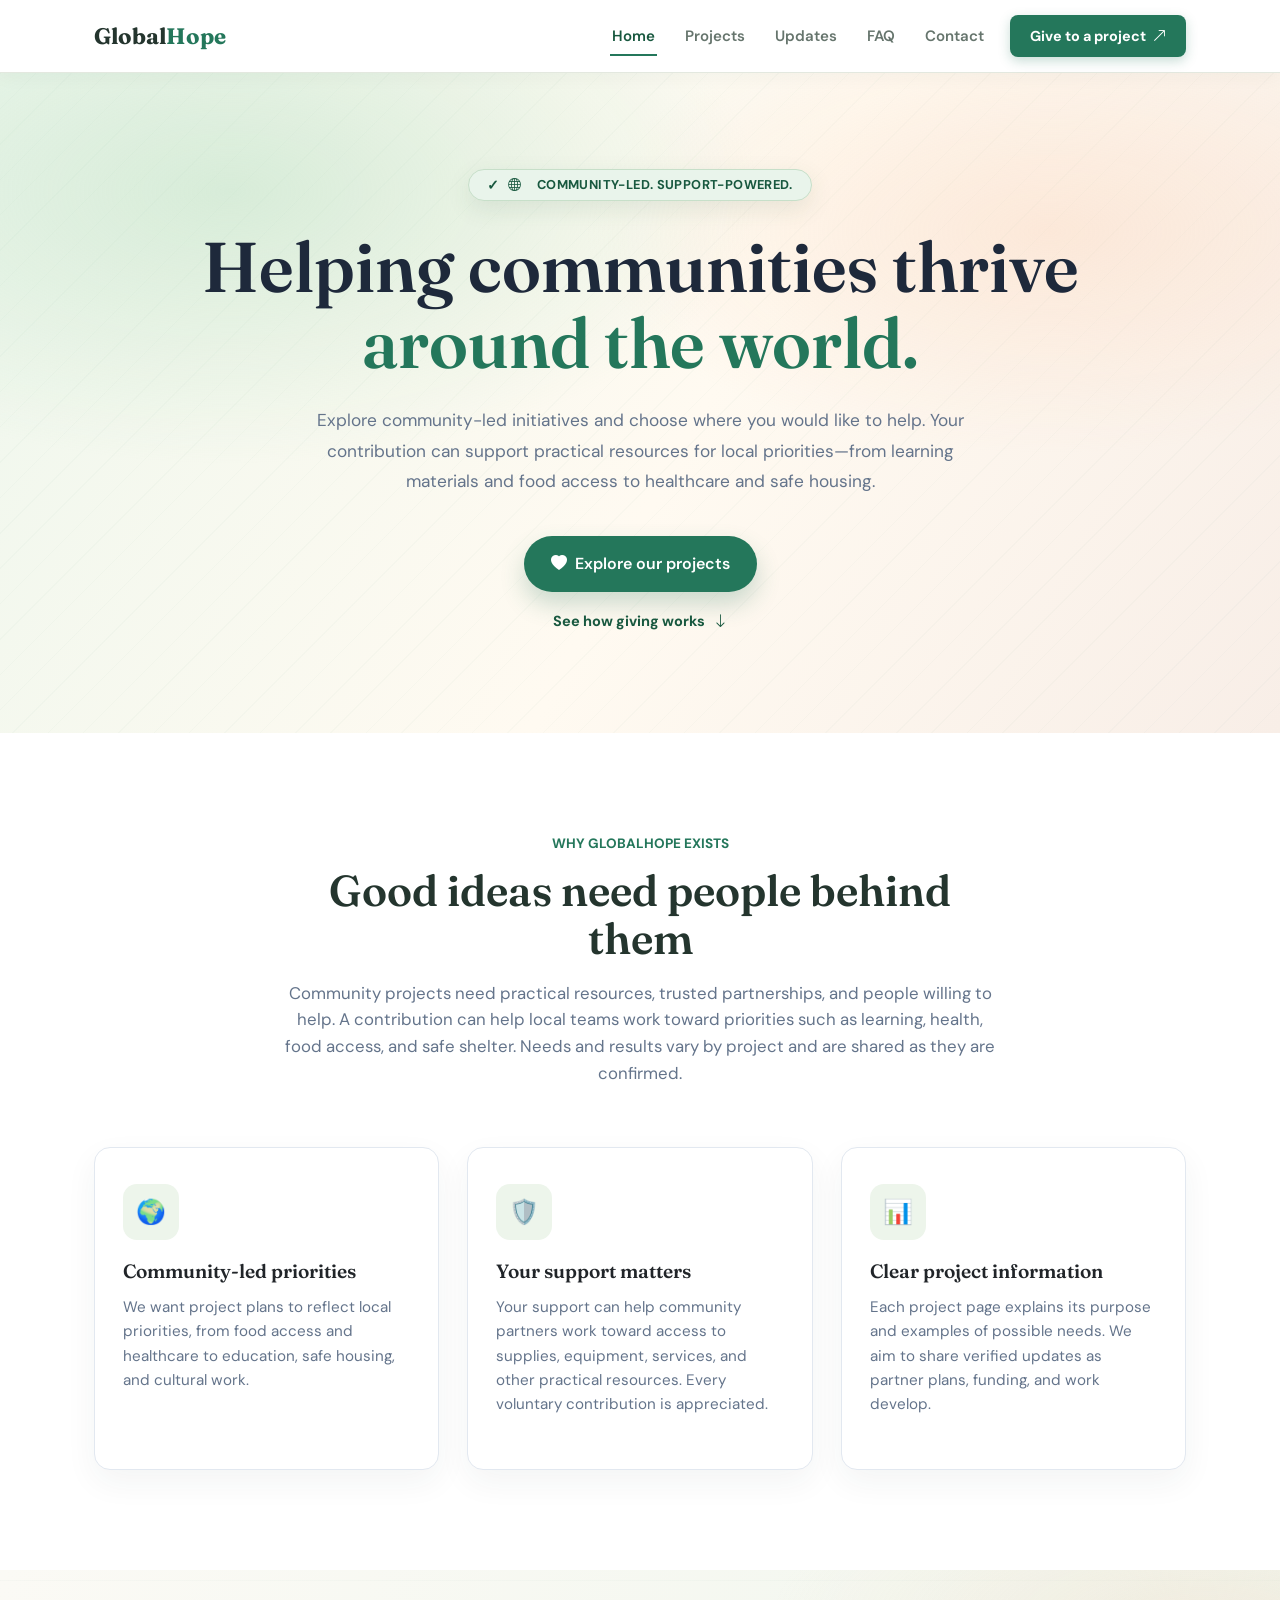
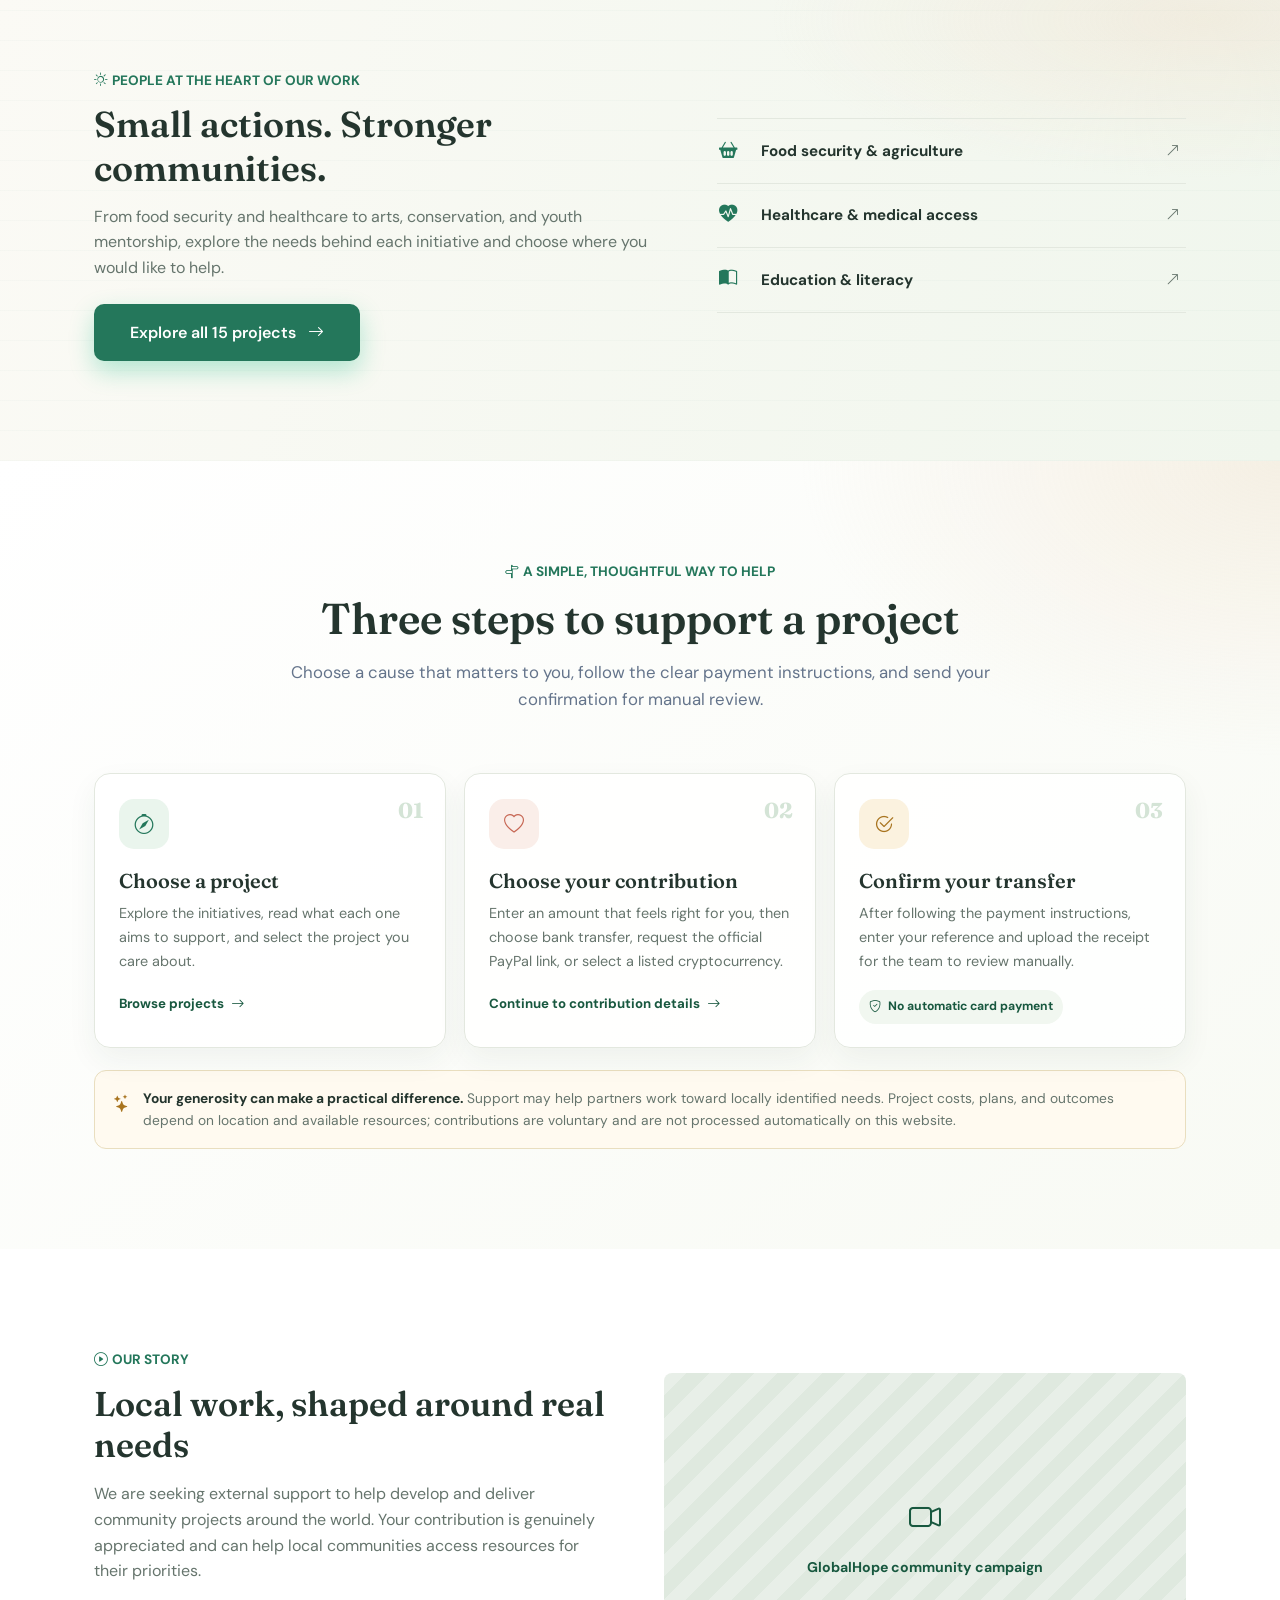
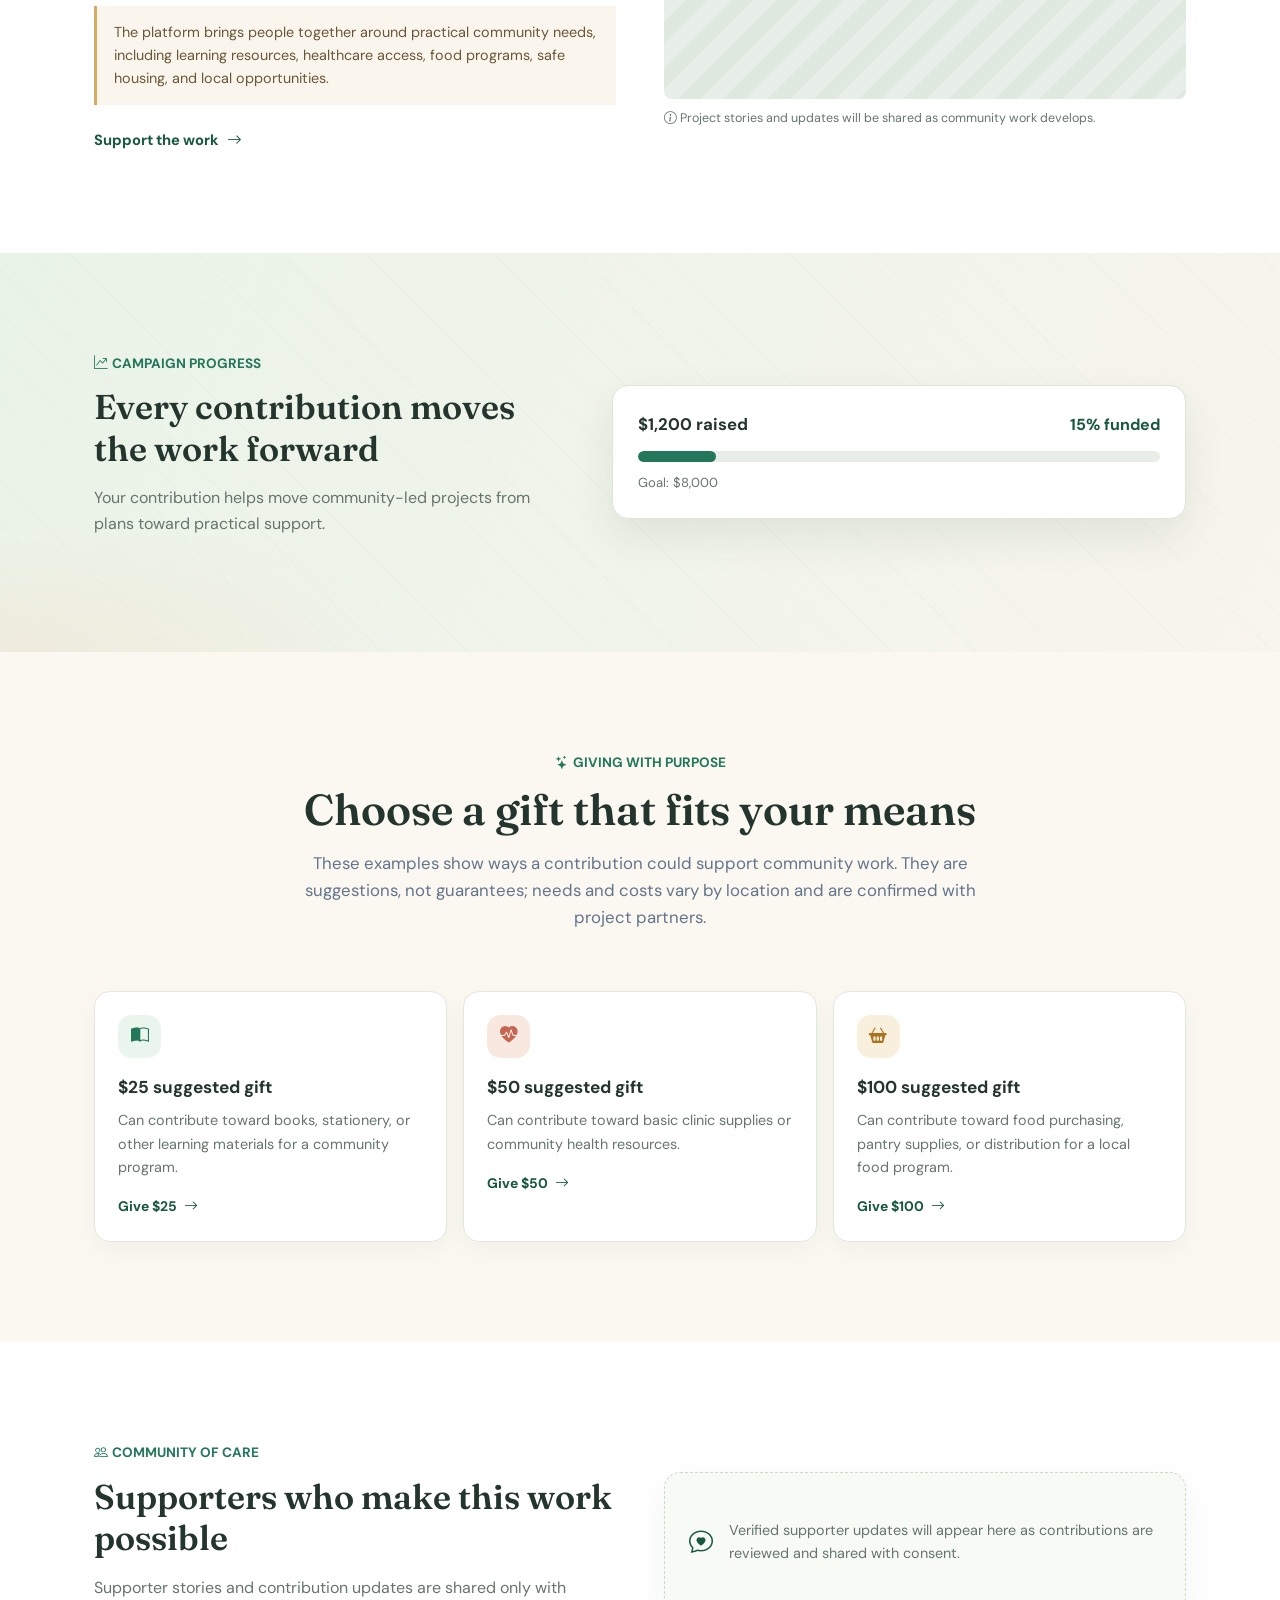
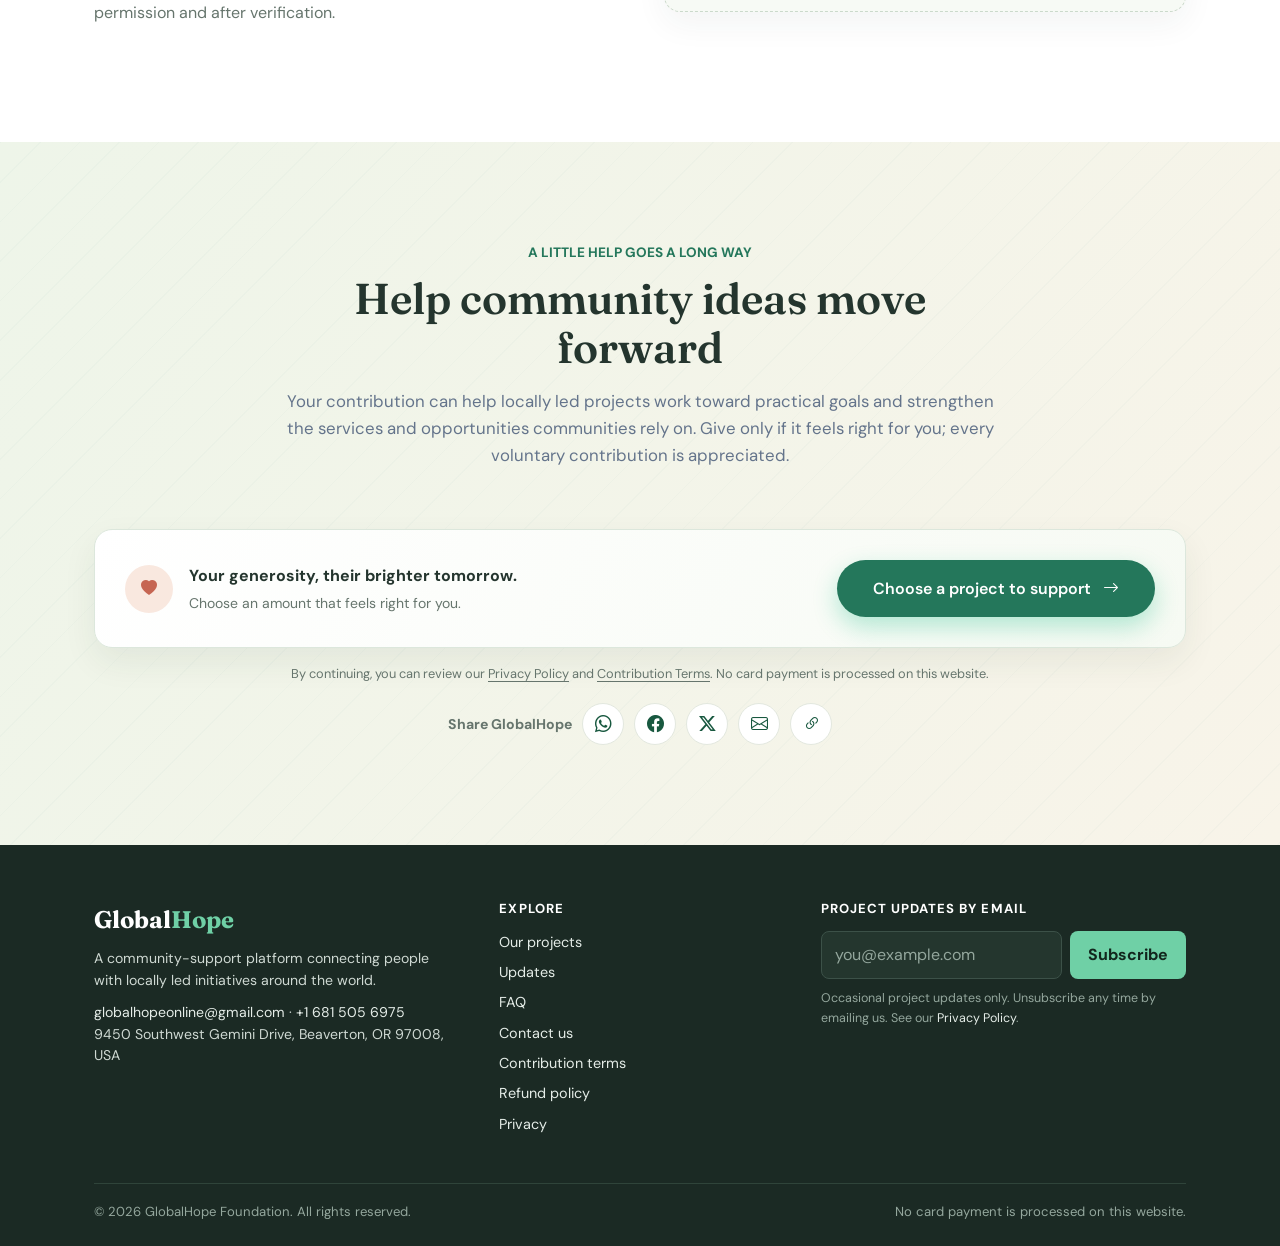
==== commit 9f9a5b14: "update" ====
--- a/index.html
+++ b/index.html
@@ -4,6 +4,13 @@
 <meta charset="UTF-8">
 <meta name="viewport" content="width=device-width, initial-scale=1.0">
 <title>GlobalHope — Empowering Communities on a Global Scale</title>
+  <meta name="description" content="GlobalHope connects people with locally led community projects around the world. Explore 15 initiatives and choose where to help.">
+  <meta property="og:title" content="GlobalHope — Empowering Communities on a Global Scale">
+  <meta property="og:description" content="GlobalHope connects people with locally led community projects around the world. Explore 15 initiatives and choose where to help.">
+  <meta property="og:type" content="website">
+  <meta property="og:site_name" content="GlobalHope">
+  <meta name="theme-color" content="#24775b">
+  <link rel="icon" href="favicon.svg" type="image/svg+xml">
 <link rel="preconnect" href="https://fonts.googleapis.com">
 <link rel="preconnect" href="https://fonts.gstatic.com" crossorigin>
 <link href="https://fonts.googleapis.com/css2?family=DM+Sans:wght@400;500;600;700;800&family=Fraunces:opsz,wght@9..144,600;9..144,700&display=swap" rel="stylesheet">
@@ -123,8 +130,9 @@
   }
 
   /* ---------- Hero ---------- */
+  /* PICTURE [CSS] #1 HERO BACKGROUND: replace the gradient with url('Image/hero.jpg') center/cover no-repeat, and add a dark overlay (linear-gradient(rgba(0,0,0,.45), rgba(0,0,0,.45)), url(...)) so the white text stays readable */
   .hero {
-    padding: 160px 0 100px;
+    padding: 96px 0 100px;
     background: linear-gradient(180deg, var(--bg-soft) 0%, #ffffff 100%);
     text-align: center;
   }
@@ -701,27 +709,13 @@
   }
 </style>
 <link rel="stylesheet" href="styles.css">
+<link rel="stylesheet" href="site.css">
 </head>
 <body>
-
-<nav class="navbar">
-  <div class="container">
-    <a href="#top" class="logo">Global<span>Hope</span></a>
-    <ul class="nav-links" id="primary-navigation">
-      <li><a href="#about">About</a></li>
-      <li><a href="projects.html">Our causes</a></li>
-      <li><a href="#how-to-give">How to give</a></li>
-      <li><a href="#campaign-story">Our story</a></li>
-      <li><a href="#campaign-progress">Progress</a></li>
-      <li><a href="#impact">Impact</a></li>
-    </ul>
-    <a href="projects.html" class="nav-cta">Give to a project <i class="bi bi-arrow-up-right ms-1" aria-hidden="true"></i></a>
-    <button class="nav-toggle" type="button" aria-label="Toggle navigation" aria-controls="primary-navigation" aria-expanded="false">
-      <span></span><span></span><span></span>
-    </button>
-  </div>
-</nav>
-
+<!-- Static copy so Netlify detects the newsletter form (the live one is built in site.js) -->
+<form name="newsletter" data-netlify="true" netlify-honeypot="bot-field" hidden><input name="email"><input name="bot-field"></form>
+
+<!-- PICTURE [CSS] #1 HERO BANNER: set the background image in the .hero rule above. Optional [Bootstrap] alternative: add <img class="img-fluid rounded-4 mt-4" src="Image/hero.jpg" alt="..."> below the buttons -->
 <header class="hero" id="top">
   <div class="container">
     <div class="badge"><i class="bi bi-globe me-2" aria-hidden="true"></i>Community-led. Support-powered.</div>
@@ -739,6 +733,7 @@
       <h2>Good ideas need people behind them</h2>
       <p>Community projects need practical resources, trusted partnerships, and people willing to help. A contribution can help local teams work toward priorities such as learning, health, food access, and safe shelter. Needs and results vary by project and are shared as they are confirmed.</p>
     </div>
+    <!-- PICTURES [HTML+Bootstrap] #2-#4 ABOUT CARDS: above each card's <h3>, add <img class="img-fluid rounded-3 mb-3" src="Image/about-1.jpg" alt="..."> (use about-2.jpg, about-3.jpg for the others), or replace the emoji in .card-icon -->
     <div class="grid-3" id="framework">
       <div class="card">
         <div class="card-icon">🌍</div>
@@ -767,6 +762,7 @@
       <p>From food security and healthcare to arts, conservation, and youth mentorship, explore the needs behind each initiative and choose where you would like to help.</p>
       <a class="btn-primary" href="projects.html">Explore all 15 projects <i class="bi bi-arrow-right ms-2" aria-hidden="true"></i></a>
     </div>
+    <!-- PICTURES [HTML+Bootstrap] #5-#7 FEATURED PROJECTS: add a thumbnail <img class="rounded-3" width="56" height="56" style="object-fit:cover" src="Image/featured-food.jpg" alt="..."> inside each link below, in place of the icon -->
     <div class="featured-project-links" aria-label="Featured projects">
       <a href="projects.html?id=food-security"><i class="bi bi-basket2-fill" aria-hidden="true"></i><span>Food security &amp; agriculture</span><i class="bi bi-arrow-up-right" aria-hidden="true"></i></a>
       <a href="projects.html?id=healthcare"><i class="bi bi-heart-pulse-fill" aria-hidden="true"></i><span>Healthcare &amp; medical access</span><i class="bi bi-arrow-up-right" aria-hidden="true"></i></a>
@@ -819,6 +815,7 @@
       <a class="cause-link" href="payment.html?amount=25">Support the work <i class="bi bi-arrow-right" aria-hidden="true"></i></a>
     </div>
     <div class="story-media-wrap">
+      <!-- PICTURE [HTML+Bootstrap] #8 OUR STORY: replace the placeholder below with <img class="img-fluid rounded-4" src="Image/story.jpg" alt="..."> or a <video controls poster="Image/story.jpg"> -->
       <div class="story-video-placeholder"><i class="bi bi-camera-video" aria-hidden="true"></i><span>GlobalHope community campaign</span></div>
       <p class="media-caption"><i class="bi bi-info-circle me-1" aria-hidden="true"></i>Project stories and updates will be shared as community work develops.</p>
     </div>
@@ -850,6 +847,7 @@
       <h2>Choose a gift that fits your means</h2>
       <p>These examples show ways a contribution could support community work. They are suggestions, not guarantees; needs and costs vary by location and are confirmed with project partners.</p>
     </div>
+    <!-- PICTURES [HTML+Bootstrap] #9-#11 IMPACT CARDS: at the top of each <article class="impact-item"> add <img class="img-fluid rounded-3 mb-3" src="Image/impact-1.jpg" alt="..."> (impact-2.jpg, impact-3.jpg) -->
     <div class="row g-3">
       <div class="col-md-4"><article class="impact-item"><span class="impact-icon"><i class="bi bi-book-half" aria-hidden="true"></i></span><strong>$25 suggested gift</strong><p>Can contribute toward books, stationery, or other learning materials for a community program.</p><a class="impact-link" href="payment.html?project=education&amount=25">Give $25 <i class="bi bi-arrow-right" aria-hidden="true"></i></a></article></div>
       <div class="col-md-4"><article class="impact-item"><span class="impact-icon impact-icon--coral"><i class="bi bi-heart-pulse-fill" aria-hidden="true"></i></span><strong>$50 suggested gift</strong><p>Can contribute toward basic clinic supplies or community health resources.</p><a class="impact-link" href="payment.html?project=healthcare&amount=50">Give $50 <i class="bi bi-arrow-right" aria-hidden="true"></i></a></article></div>
@@ -865,6 +863,7 @@
       <h2>Supporters who make this work possible</h2>
       <p>Supporter stories and contribution updates are shared only with permission and after verification.</p>
     </div>
+    <!-- PICTURE [HTML+Bootstrap] #12 SUPPORTERS: add supporter photos here, e.g. <img class="rounded-circle" width="64" height="64" src="Image/supporter-1.jpg" alt="..."> (only with consent) -->
     <div class="donor-roll" aria-live="polite">
       <i class="bi bi-chat-heart" aria-hidden="true"></i>
       <p>Verified supporter updates will appear here as contributions are reviewed and shared with consent.</p>
@@ -885,31 +884,11 @@
       <a class="btn-primary" href="projects.html">Choose a project to support <i class="bi bi-arrow-right ms-2" aria-hidden="true"></i></a>
     </div>
     <p class="payment-policies">By continuing, you can review our <a href="privacy.html">Privacy Policy</a> and <a href="terms.html">Contribution Terms</a>. No card payment is processed on this website.</p>
+    <div data-share style="justify-content:center"></div>
   </div>
-</section>
-
-
-<footer>
-  <div class="container">
-    <div class="footer-top">
-      <div>
-        <div class="footer-logo">Global<span>Hope</span></div>
-        <p class="footer-tagline">A community-support platform connecting people with locally led initiatives around the world.</p>
-        <p class="footer-contact">Contact: <a href="mailto:globalhopeonline@gmail.com">globalhopeonline@gmail.com</a> · <a href="tel:+16815056975">+1 681 505 6975</a><br>9450 Southwest Gemini Drive, Beaverton, OR 97008, USA</p>
-      </div>
-      <div class="disclaimer">
-        <strong>How support helps:</strong> GlobalHope is seeking external contributions to help develop and support its community initiatives. Project needs and funding plans will be shared as they are confirmed. Contributions are not processed automatically through this website.
-      </div>
-    </div>
-    <div class="footer-bottom">
-      &copy; 2026 GlobalHope Foundation. All rights reserved.
-      <span class="footer-policies"><a href="privacy.html">Privacy</a><a href="terms.html">Contribution terms</a></span>
-    </div>
-  </div>
-</footer>
-
-<script src="https://cdn.jsdelivr.net/npm/bootstrap@5.3.3/dist/js/bootstrap.bundle.min.js"></script>
-<script src="script.js"></script>
+</section><script src="https://cdn.jsdelivr.net/npm/bootstrap@5.3.3/dist/js/bootstrap.bundle.min.js" defer></script>
+<script src="script.js" defer></script>
+<script src="site.js" defer></script>
 
 </body>
 </html>
--- a/styles.css
+++ b/styles.css
@@ -1,4 +1,4 @@
-:root {
+﻿:root {
   --hope-green: #24775b;
   --hope-green-dark: #18583f;
   --hope-mint: #eaf5ed;
@@ -122,6 +122,7 @@
 .project-image-placeholder i { font-size: 2rem; }
 .project-image-placeholder span { font-size: .83rem; font-weight: 700; }
 
+/* PICTURE [CSS] carousel slides: <img> inside .carousel-item are sized here */
 .cause-gallery .carousel-item img {
   width: 100%;
   height: 100%;
@@ -781,20 +782,24 @@
 .projects-heading h1 { margin: 0 0 10px; font-family: "Fraunces", Georgia, serif; font-size: 2.5rem; font-weight: 600; }
 .projects-heading > p { margin: 0; color: var(--hope-muted); }
 
-.project-directory { display: grid; grid-template-columns: repeat(3, minmax(0, 1fr)); gap: 12px; }
+.project-directory { display: grid; grid-template-columns: repeat(3, minmax(0, 1fr)); gap: 18px; }
 .project-listing {
   display: grid;
-  min-height: 154px;
-  grid-template-columns: 42px minmax(0, 1fr) auto;
+  grid-template-columns: 42px minmax(0, 1fr);
+  grid-template-rows: auto 1fr auto;
   align-items: start;
-  gap: 13px;
-  padding: 19px;
+  column-gap: 13px;
+  padding: 0 18px 18px;
+  overflow: hidden;
   border: 1px solid var(--hope-line);
   border-radius: 12px;
   background: rgba(255, 255, 255, .9);
   box-shadow: 0 5px 16px rgba(35, 61, 47, .035);
   transition: border-color .18s ease, transform .18s ease, box-shadow .18s ease;
 }
+.project-listing-thumb { grid-column: 1 / -1; width: calc(100% + 36px); max-width: none; height: auto; margin: 0 -18px 16px; aspect-ratio: 16 / 10; border-radius: 0 !important; object-fit: cover; }
+.project-listing:not(:has(.project-listing-thumb)) { padding-top: 18px; }
+.project-listing-link { grid-column: 1 / -1; margin-top: 16px; min-height: 40px; }
 
 .project-listing:hover { transform: translateY(-3px); border-color: #a8cdb2; box-shadow: 0 12px 24px rgba(35, 61, 47, .09); }
 .project-listing-icon { display: grid; width: 40px; height: 40px; place-items: center; border-radius: 13px; background: var(--hope-mint); color: var(--hope-green); font-size: 1.05rem; }
@@ -894,6 +899,10 @@
 
 .checkout-footer a { color: var(--hope-green-dark); font-weight: 700; }
 
+@media (max-width: 992px) {
+  .project-directory { grid-template-columns: repeat(2, minmax(0, 1fr)); }
+}
+
 @media (max-width: 768px) {
   .support-cta { align-items: flex-start; flex-direction: column; }
   .support-cta .btn-primary { width: 100%; text-align: center; }
@@ -915,7 +924,7 @@
   .projects-heading h1 { font-size: 2rem; }
   .projects-heading { padding: 20px 19px 22px; border-radius: 12px; }
   .project-directory { grid-template-columns: 1fr; }
-  .project-listing { min-height: 125px; }
+  .project-listing { min-height: 0; }
   .project-detail { padding: 25px 16px 45px; }
   .project-detail-hero { padding: 23px 19px 25px; border-radius: 12px; }
   .project-detail-hero h1 { font-size: 2.15rem; }
@@ -1059,4 +1068,46 @@
 @media (max-width: 576px) {
   .giving-impact-note { padding: 14px; }
   .support-cta { padding: 22px; }
+}
+
+/* Odd fifth photo spans the full row */
+.detail-image-grid > :nth-child(5):last-child { grid-column: 1 / -1; }
+
+/* ---------- Polish: alignment, responsiveness, performance ---------- */
+html { -webkit-text-size-adjust: 100%; scroll-padding-top: 84px; }
+img, video { max-width: 100%; }
+img { background-color: #e9efe8; }
+.projects-topbar { position: sticky; top: 0; z-index: 50; backdrop-filter: blur(10px); }
+.projects-topbar nav a { padding: 8px 2px; }
+.projects-heading h1 { font-size: clamp(1.9rem, 4.5vw, 2.6rem); line-height: 1.15; }
+.project-detail-hero h1 { font-size: clamp(1.9rem, 5vw, 2.8rem); }
+.project-listing { content-visibility: auto; contain-intrinsic-size: auto 400px; }
+.project-listing-thumb { transition: transform .35s ease; }
+.project-listing:hover .project-listing-thumb { transform: scale(1.04); }
+.project-listing { position: relative; }
+.project-listing-thumb { position: relative; z-index: 0; }
+.detail-project-image { height: 100%; max-height: 340px; border-radius: 12px; box-shadow: 0 6px 18px rgba(35, 61, 47, .1); transition: transform .25s ease, box-shadow .25s ease; }
+.detail-project-image:hover { transform: translateY(-3px); box-shadow: 0 12px 26px rgba(35, 61, 47, .16); }
+.detail-project-video { border-radius: 12px; box-shadow: 0 6px 18px rgba(35, 61, 47, .12); }
+.detail-image-placeholder { border-radius: 12px; }
+.projects-footer { flex-wrap: wrap; text-align: center; }
+a:focus-visible, button:focus-visible { outline: 3px solid #94c5a6; outline-offset: 3px; }
+
+@media (min-width: 1400px) {
+  .projects-main { width: min(1280px, 100%); }
+  .project-directory { gap: 22px; }
+}
+
+@media (max-width: 576px) {
+  .projects-topbar { position: static; }
+  .projects-heading h1 { font-size: 1.9rem; }
+  .detail-project-image { max-height: 260px; }
+  .project-listing-thumb { aspect-ratio: 16 / 9; }
+  .projects-footer { gap: 14px 18px; padding: 20px 16px; }
+}
+
+@media (hover: none) {
+  .project-listing:hover { transform: none; }
+  .project-listing:hover .project-listing-thumb,
+  .detail-project-image:hover { transform: none; }
 }
--- a/site.css
+++ b/site.css
@@ -0,0 +1,132 @@
+/* Shared header, footer, content pages, progress bars and share buttons */
+.skip-link { position: absolute; left: 12px; top: -64px; z-index: 3000; padding: 10px 16px; border-radius: 8px; background: var(--hope-green-dark); color: #fff; font-weight: 700; text-decoration: none; transition: top .15s ease; }
+.skip-link:focus { top: 12px; color: #fff; }
+
+.gh-header, .gh-footer, .gh-page { font-family: "DM Sans", sans-serif; line-height: 1.55; }
+.gh-header { position: sticky; top: 0; z-index: 1000; border-bottom: 1px solid var(--hope-line); background: rgba(255, 255, 255, .94); backdrop-filter: blur(10px); box-shadow: 0 4px 18px rgba(35, 61, 47, .04); }
+.gh-header-inner { display: flex; width: min(1140px, 100%); min-height: 72px; align-items: center; gap: 24px; margin: 0 auto; padding: 0 24px; }
+.gh-logo { margin-right: auto; color: var(--hope-ink); font-family: "Fraunces", Georgia, serif; font-size: 1.4rem; font-weight: 700; text-decoration: none; }
+.gh-logo span { color: var(--hope-green); }
+.gh-nav { display: flex; gap: 26px; margin: 0; padding: 0; list-style: none; }
+.gh-nav a { padding: 8px 2px; border-bottom: 2px solid transparent; color: var(--hope-muted); font-size: .94rem; font-weight: 600; text-decoration: none; transition: color .18s ease, border-color .18s ease; }
+.gh-nav a:hover, .gh-nav a[aria-current="page"] { border-color: var(--hope-green); color: var(--hope-green-dark); }
+.gh-cta { display: inline-flex; align-items: center; gap: 6px; padding: 10px 20px; border-radius: 8px; background: var(--hope-green); color: #fff; font-size: .9rem; font-weight: 700; text-decoration: none; box-shadow: 0 4px 12px rgba(36, 119, 91, .25); transition: background-color .18s ease, transform .18s ease; }
+.gh-cta:hover { background: var(--hope-green-dark); color: #fff; transform: translateY(-2px); }
+.gh-nav-cta { display: none; }
+.gh-toggle { display: none; width: 44px; height: 44px; align-items: center; justify-content: center; border: 0; border-radius: 8px; background: transparent; color: var(--hope-ink); font-size: 1.6rem; }
+
+@media (max-width: 860px) {
+  .gh-toggle { display: inline-flex; }
+  .gh-header-inner { gap: 12px; padding: 0 16px; }
+  .gh-header > .gh-header-inner > .gh-cta { display: none; }
+  .gh-nav { position: absolute; top: 100%; left: 0; right: 0; display: none; flex-direction: column; gap: 0; padding: 6px 16px 16px; border-bottom: 1px solid var(--hope-line); background: #fff; box-shadow: 0 14px 24px rgba(35, 61, 47, .08); }
+  .gh-header.is-open .gh-nav { display: flex; }
+  .gh-nav a { display: block; padding: 14px 4px; border-bottom: 1px solid var(--hope-line); }
+  .gh-nav-cta { display: block; padding-top: 12px; }
+  .gh-nav-cta a { justify-content: center; border: 0; color: #fff; }
+}
+
+/* Footer */
+.gh-footer { margin-top: 0; padding: 56px 0 0; background: #1b2a24; color: #cfd9d3; }
+.gh-footer a { color: #e5ede8; text-decoration: none; }
+.gh-footer a:hover { color: #fff; text-decoration: underline; }
+.gh-footer-inner { width: min(1140px, 100%); margin: 0 auto; padding: 0 24px; }
+.gh-footer-grid { display: grid; grid-template-columns: 1.3fr 1fr 1.3fr; gap: 40px; padding-bottom: 40px; }
+.gh-footer h2 { margin: 0 0 14px; color: #fff; font-family: "DM Sans", sans-serif; font-size: .82rem; font-weight: 700; letter-spacing: .08em; text-transform: uppercase; }
+.gh-footer-logo { color: #fff; font-family: "Fraunces", Georgia, serif; font-size: 1.5rem; font-weight: 700; }
+.gh-footer-logo span { color: #6fd0a6; }
+.gh-footer p { margin: 10px 0 0; font-size: .88rem; }
+.gh-footer ul { margin: 0; padding: 0; list-style: none; }
+.gh-footer li { margin-bottom: 8px; font-size: .9rem; }
+.gh-newsletter { display: flex; gap: 8px; }
+.gh-newsletter input[type="email"] { min-width: 0; flex: 1; padding: 11px 13px; border: 1px solid #3c5148; border-radius: 8px; background: #24362e; color: #fff; }
+.gh-newsletter input::placeholder { color: #94a79d; }
+.gh-newsletter button { padding: 0 18px; border: 0; border-radius: 8px; background: #6fd0a6; color: #12261d; font-weight: 700; }
+.gh-newsletter button:hover { background: #8ae0bb; }
+.gh-form-note { color: #94a79d; font-size: .78rem !important; }
+.gh-form-status { min-height: 1.2em; font-weight: 600; }
+.gh-form-status.is-ok { color: #8ae0bb; }
+.gh-form-status.is-error { color: #ffb4a6; }
+.gh-follow { display: flex; gap: 10px; margin-top: 16px; }
+.gh-follow a { display: grid; width: 38px; height: 38px; place-items: center; border-radius: 50%; background: #2c4137; font-size: 1.05rem; }
+.gh-follow a:hover { background: #6fd0a6; color: #12261d; text-decoration: none; }
+.gh-footer-bottom { display: flex; flex-wrap: wrap; justify-content: space-between; gap: 10px 24px; padding: 18px 0 24px; border-top: 1px solid #2f443a; color: #94a79d; font-size: .82rem; }
+
+@media (max-width: 860px) {
+  .gh-footer-grid { grid-template-columns: 1fr 1fr; }
+  .gh-footer-grid > :first-child { grid-column: 1 / -1; }
+}
+@media (max-width: 576px) {
+  .gh-footer-grid { grid-template-columns: 1fr; gap: 28px; }
+  .gh-footer-inner { padding: 0 16px; }
+  .gh-newsletter { flex-direction: column; }
+  .gh-newsletter button { min-height: 44px; }
+}
+
+/* Content pages */
+.gh-page { width: min(960px, 100%); margin: 0 auto; padding: 40px 24px 72px; color: var(--hope-ink); }
+.gh-page-hero { margin-bottom: 28px; padding: 28px 32px; border: 1px solid rgba(196, 218, 199, .8); border-radius: 16px; background: linear-gradient(120deg, rgba(235, 246, 235, .95), rgba(255, 250, 242, .96) 68%, rgba(249, 237, 228, .8)); }
+.gh-page-hero h1 { margin: 6px 0 10px; font-family: "Fraunces", Georgia, serif; font-size: clamp(1.9rem, 5vw, 2.6rem); font-weight: 600; line-height: 1.15; }
+.gh-page-hero p { margin: 0; max-width: 680px; color: var(--hope-muted); }
+.gh-page h2 { margin: 36px 0 14px; font-family: "Fraunces", Georgia, serif; font-size: 1.5rem; font-weight: 600; }
+.gh-card { padding: 22px; border: 1px solid var(--hope-line); border-radius: 12px; background: #fff; box-shadow: 0 5px 16px rgba(35, 61, 47, .035); }
+.gh-contact-grid { display: grid; grid-template-columns: 1.4fr 1fr; gap: 20px; align-items: start; }
+.gh-contact-list { margin: 0; padding: 0; list-style: none; }
+.gh-contact-list li { display: flex; gap: 12px; margin-bottom: 14px; font-size: .94rem; }
+.gh-contact-list i { color: var(--hope-green); font-size: 1.1rem; }
+.gh-page .btn-gh { display: inline-flex; min-height: 44px; align-items: center; justify-content: center; gap: 8px; padding: 0 22px; border: 0; border-radius: 8px; background: var(--hope-green); color: #fff; font-weight: 700; text-decoration: none; }
+.gh-page .btn-gh:hover { background: var(--hope-green-dark); color: #fff; }
+.gh-form-status.gh-on-light { color: var(--hope-muted); }
+.gh-form-status.gh-on-light.is-ok { color: var(--hope-green-dark); }
+.gh-form-status.gh-on-light.is-error { color: #b3392a; }
+
+.gh-page .accordion-button { font-weight: 700; color: var(--hope-ink); }
+.gh-page .accordion-button:not(.collapsed) { background: var(--hope-mint); color: var(--hope-green-dark); box-shadow: none; }
+.gh-page .accordion-item { border-color: var(--hope-line); }
+
+.gh-updates { display: grid; gap: 14px; }
+.gh-update time { color: var(--hope-muted); font-size: .8rem; font-weight: 700; letter-spacing: .04em; text-transform: uppercase; }
+.gh-update h3 { margin: 4px 0 6px; font-size: 1.1rem; font-weight: 700; }
+.gh-update p { margin: 0; color: var(--hope-muted); }
+.gh-empty { padding: 22px; border: 1px dashed #c9d6cb; border-radius: 12px; color: var(--hope-muted); text-align: center; }
+.gh-updates:has(.gh-update) .gh-empty { display: none; }
+
+.gh-progress-grid { display: grid; grid-template-columns: repeat(2, minmax(0, 1fr)); gap: 14px; }
+.gh-progress-card { display: grid; gap: 10px; padding: 16px 18px; border: 1px solid var(--hope-line); border-radius: 12px; background: #fff; color: inherit; text-decoration: none; transition: border-color .18s ease, box-shadow .18s ease; }
+.gh-progress-card:hover { border-color: #a8cdb2; box-shadow: 0 10px 22px rgba(35, 61, 47, .08); color: inherit; }
+.gh-progress-card h3 { display: flex; align-items: center; gap: 10px; margin: 0; font-size: .98rem; font-weight: 700; }
+.gh-progress-card h3 i { color: var(--hope-green); }
+
+.gh-progress-block { margin-top: 10px; }
+.gh-progress-meta { display: flex; justify-content: space-between; gap: 8px; margin-bottom: 6px; color: var(--hope-muted); font-size: .78rem; }
+.gh-progress-meta strong { color: var(--hope-ink); }
+.gh-progress { height: 8px; overflow: hidden; border-radius: 99px; background: #e6ede7; }
+.gh-progress > span { display: block; height: 100%; border-radius: inherit; background: linear-gradient(90deg, var(--hope-green), #4aa37f); }
+
+.gh-share { display: flex; flex-wrap: wrap; align-items: center; gap: 10px; margin-top: 18px; }
+.gh-share > span { color: var(--hope-muted); font-size: .88rem; font-weight: 700; }
+.gh-share a, .gh-share button { display: inline-grid; width: 42px; height: 42px; place-items: center; border: 1px solid var(--hope-line); border-radius: 50%; background: #fff; color: var(--hope-green-dark); font-size: 1.05rem; text-decoration: none; transition: background-color .18s ease, color .18s ease; }
+.gh-share a:hover, .gh-share button:hover { background: var(--hope-green); color: #fff; }
+
+.gh-404 { display: grid; min-height: 60vh; place-items: center; padding: 48px 24px; text-align: center; font-family: "DM Sans", sans-serif; }
+.gh-404 h1 { margin: 0; color: var(--hope-green); font-family: "Fraunces", Georgia, serif; font-size: clamp(4rem, 15vw, 7rem); line-height: 1; }
+
+@media (max-width: 768px) {
+  .gh-contact-grid, .gh-progress-grid { grid-template-columns: 1fr; }
+  .gh-page { padding: 28px 16px 56px; }
+  .gh-page-hero { padding: 22px 19px; border-radius: 12px; }
+}
+
+/* Payment page additions */
+.tribute-fields { display: grid; gap: 10px; margin: 8px 0 4px 28px; }
+.crypto-network-note { margin: 10px 0; padding: 10px 12px; border-left: 4px solid var(--hope-gold); border-radius: 6px; background: #fbf2df; font-size: .86rem; }
+.crypto-actions { display: flex; flex-wrap: wrap; gap: 8px; margin-top: 10px; }
+.receipt-card { margin: 18px 0; padding: 18px; border: 1px solid var(--hope-line); border-radius: 12px; background: #fff; text-align: left; }
+.receipt-card dl { display: grid; grid-template-columns: max-content 1fr; gap: 6px 16px; margin: 0; font-size: .9rem; }
+.receipt-card dt { color: var(--hope-muted); font-weight: 600; }
+.receipt-card dd { margin: 0; overflow-wrap: anywhere; }
+@media print {
+  .gh-header, .gh-footer, .skip-link, .no-print { display: none !important; }
+}
+
+.projects-heading { max-width: none; }
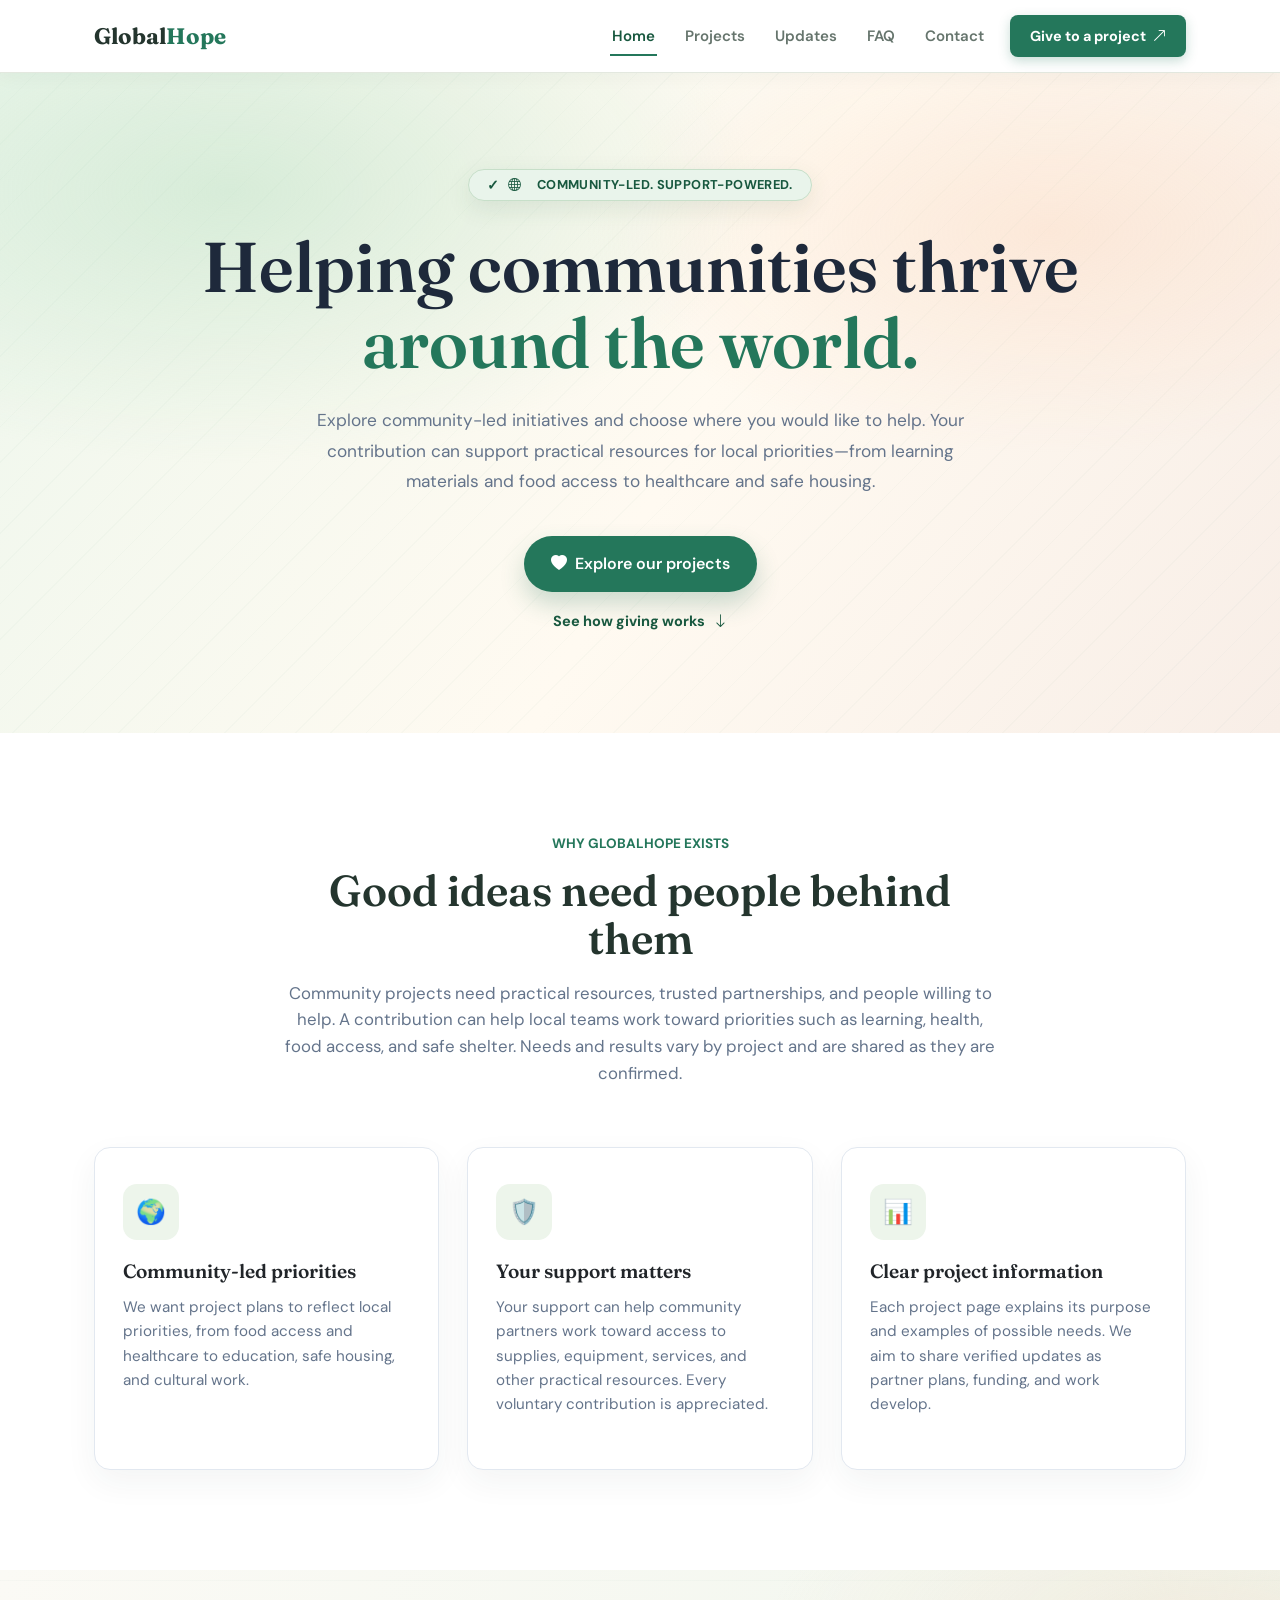
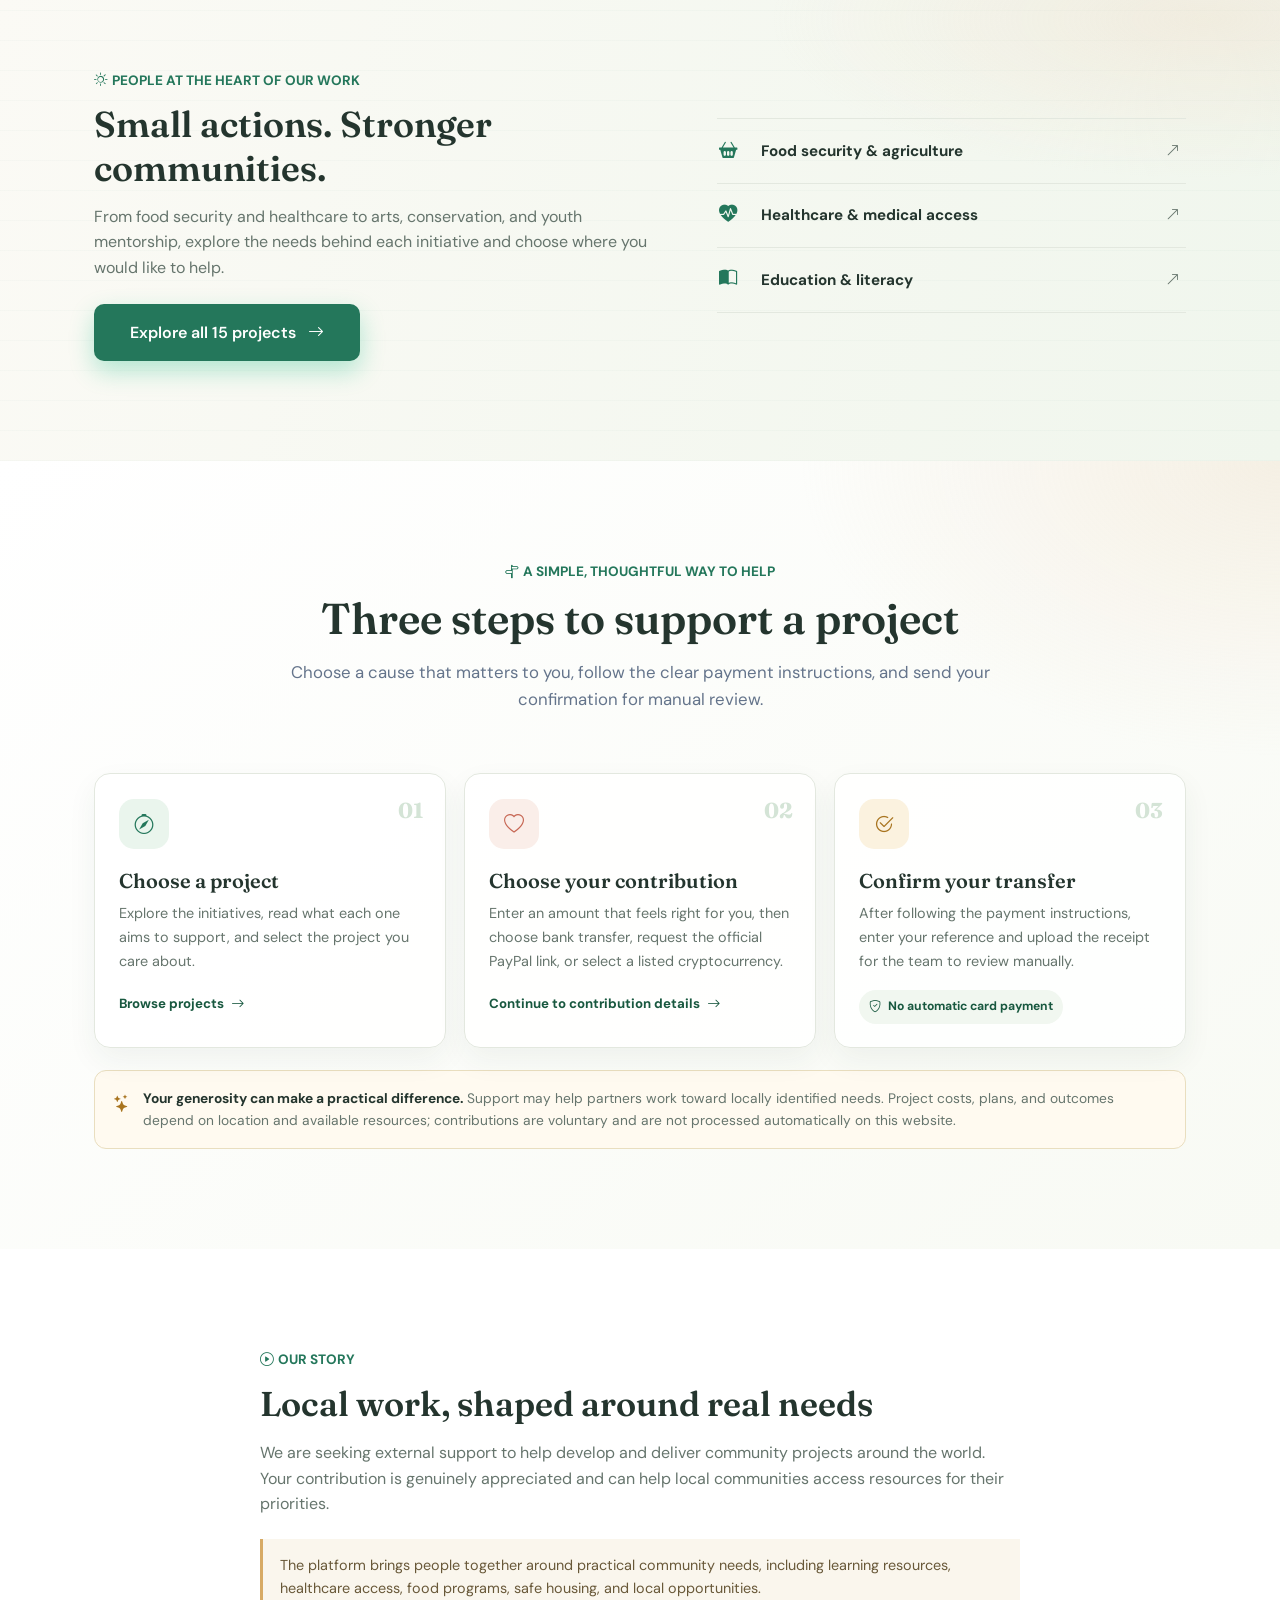
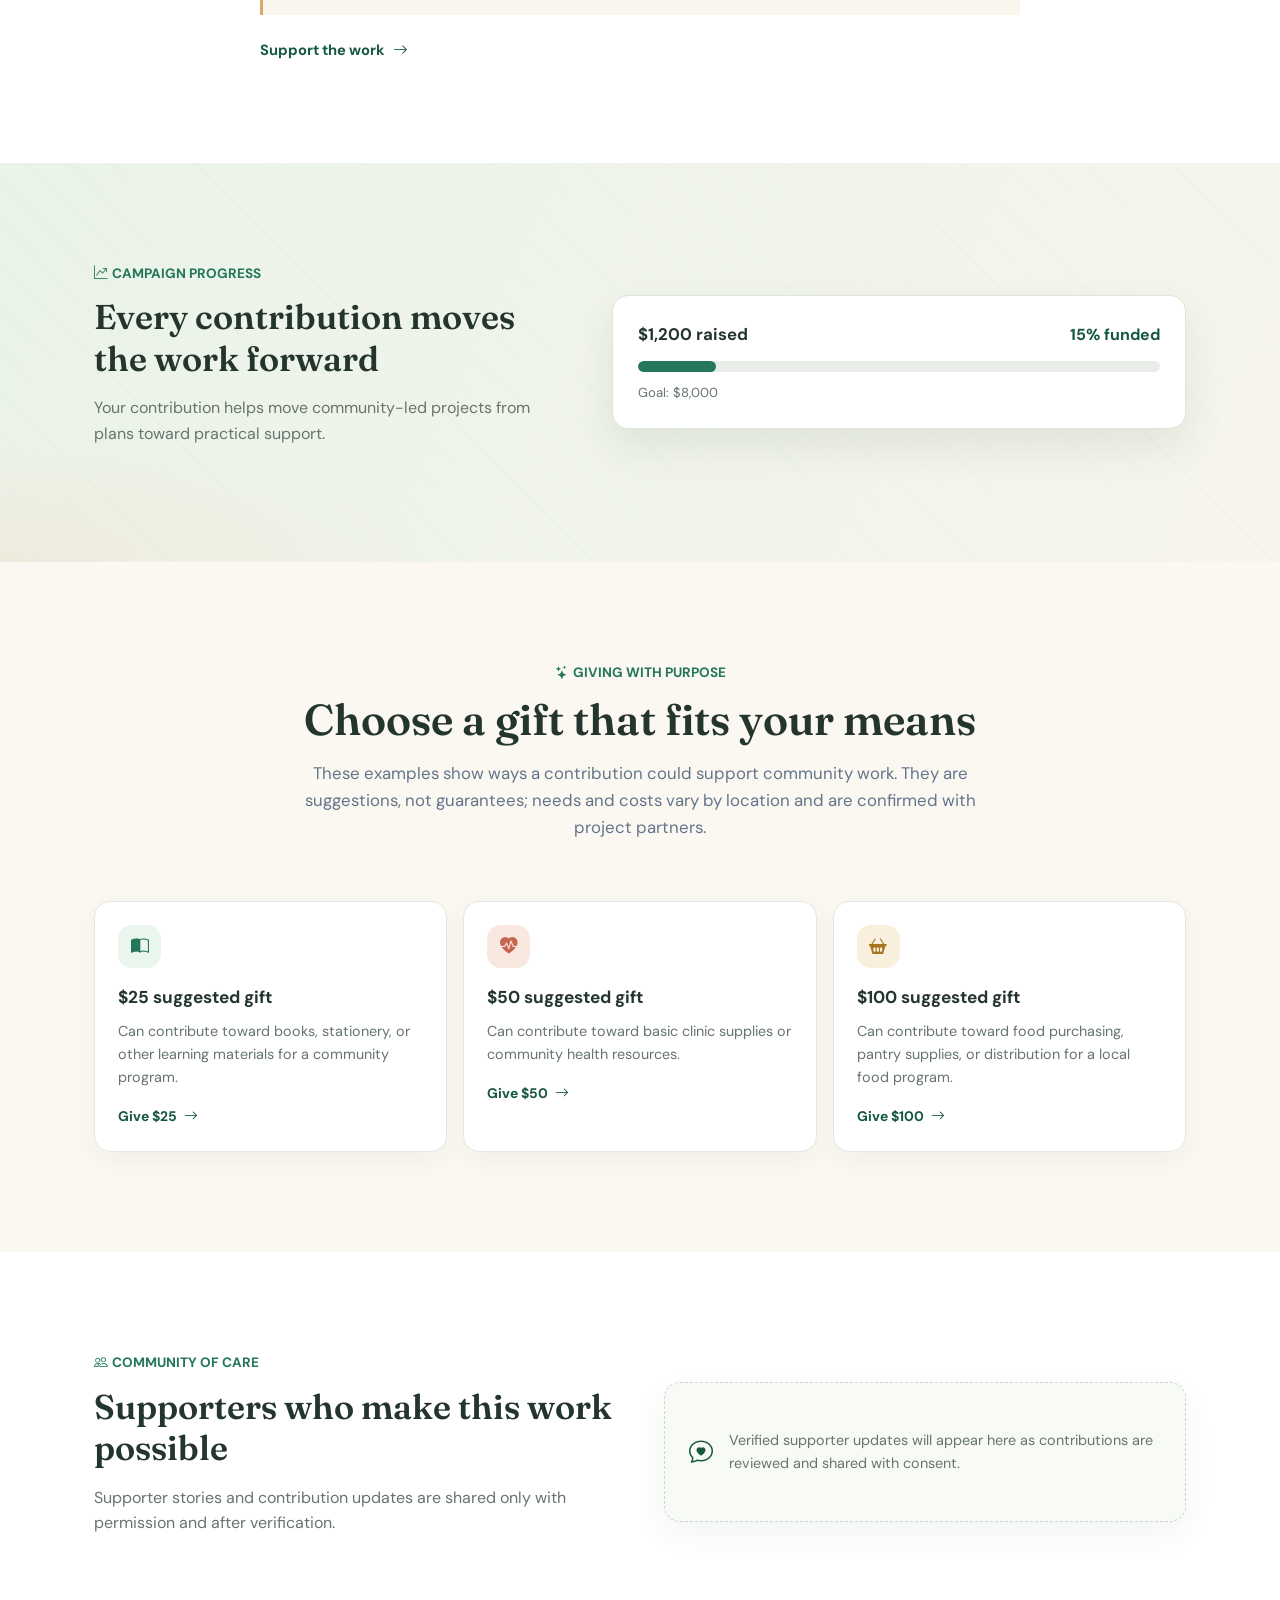
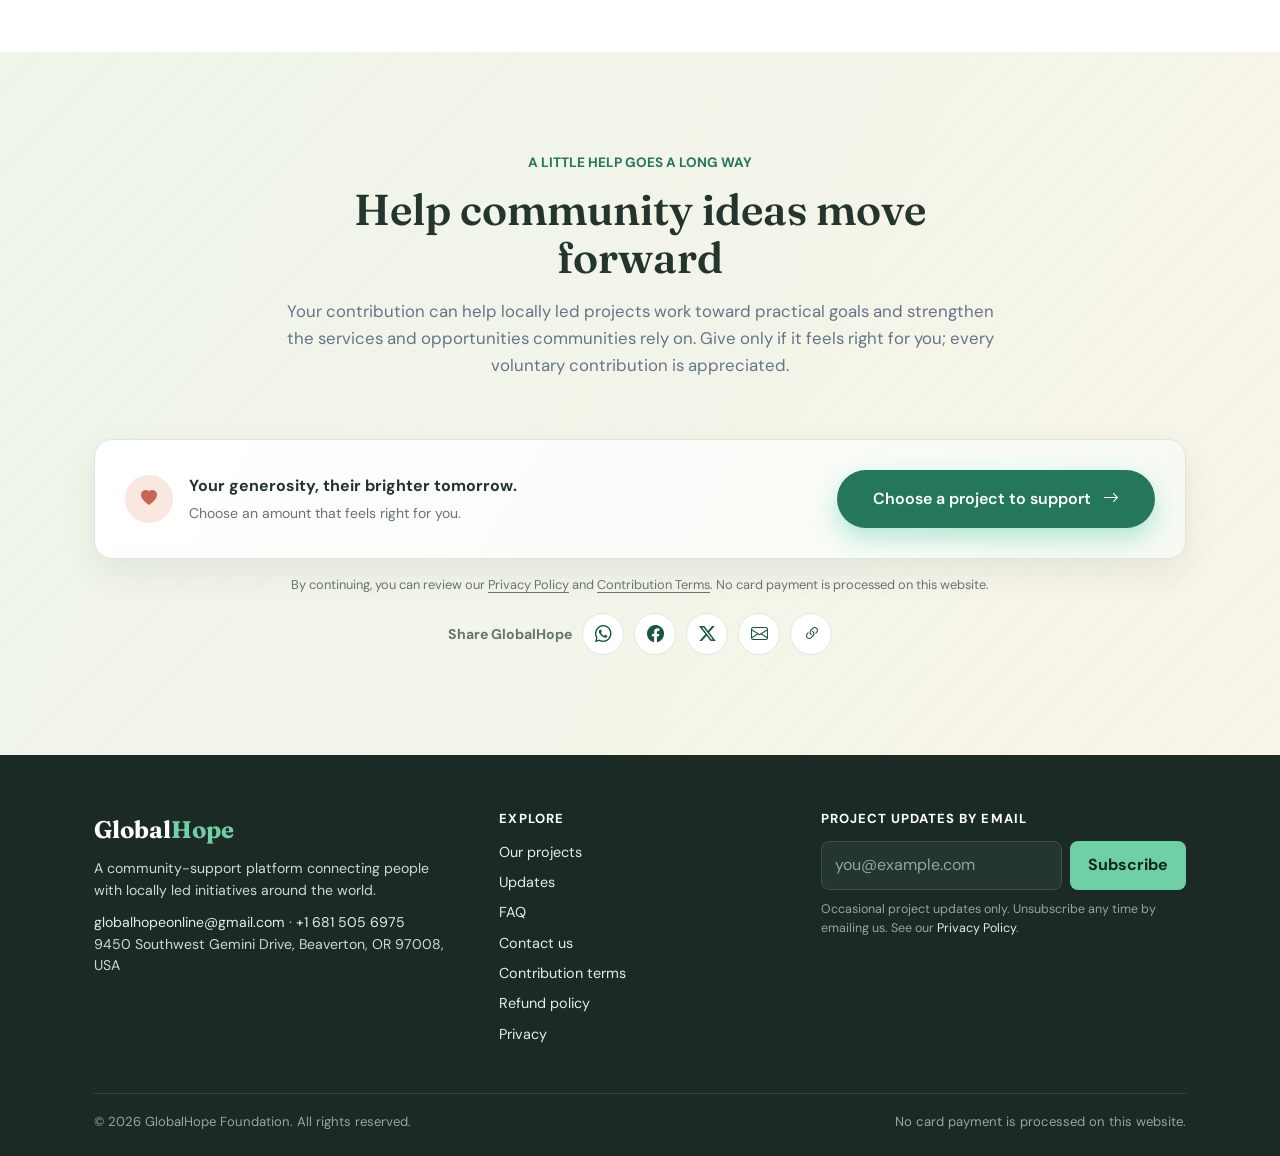
==== commit 77dc9b7e: "update" ====
--- a/index.html
+++ b/index.html
@@ -13,9 +13,12 @@
   <link rel="icon" href="favicon.svg" type="image/svg+xml">
 <link rel="preconnect" href="https://fonts.googleapis.com">
 <link rel="preconnect" href="https://fonts.gstatic.com" crossorigin>
-<link href="https://fonts.googleapis.com/css2?family=DM+Sans:wght@400;500;600;700;800&family=Fraunces:opsz,wght@9..144,600;9..144,700&display=swap" rel="stylesheet">
+<link rel="preconnect" href="https://cdn.jsdelivr.net" crossorigin>
+<link rel="preload" as="style" href="https://fonts.googleapis.com/css2?family=DM+Sans:wght@400;500;600;700;800&family=Fraunces:opsz,wght@9..144,600;9..144,700&display=swap" onload="this.onload=null;this.rel='stylesheet'">
+<noscript><link rel="stylesheet" href="https://fonts.googleapis.com/css2?family=DM+Sans:wght@400;500;600;700;800&family=Fraunces:opsz,wght@9..144,600;9..144,700&display=swap"></noscript>
 <link href="https://cdn.jsdelivr.net/npm/bootstrap@5.3.3/dist/css/bootstrap.min.css" rel="stylesheet">
-<link href="https://cdn.jsdelivr.net/npm/bootstrap-icons@1.11.3/font/bootstrap-icons.min.css" rel="stylesheet">
+<link rel="preload" as="style" href="https://cdn.jsdelivr.net/npm/bootstrap-icons@1.11.3/font/bootstrap-icons.min.css" onload="this.onload=null;this.rel='stylesheet'">
+<noscript><link rel="stylesheet" href="https://cdn.jsdelivr.net/npm/bootstrap-icons@1.11.3/font/bootstrap-icons.min.css"></noscript>
 <style>
   :root {
     --emerald: #10b981;
@@ -814,11 +817,7 @@
       <p class="story-placeholder">The platform brings people together around practical community needs, including learning resources, healthcare access, food programs, safe housing, and local opportunities.</p>
       <a class="cause-link" href="payment.html?amount=25">Support the work <i class="bi bi-arrow-right" aria-hidden="true"></i></a>
     </div>
-    <div class="story-media-wrap">
-      <!-- PICTURE [HTML+Bootstrap] #8 OUR STORY: replace the placeholder below with <img class="img-fluid rounded-4" src="Image/story.jpg" alt="..."> or a <video controls poster="Image/story.jpg"> -->
-      <div class="story-video-placeholder"><i class="bi bi-camera-video" aria-hidden="true"></i><span>GlobalHope community campaign</span></div>
-      <p class="media-caption"><i class="bi bi-info-circle me-1" aria-hidden="true"></i>Project stories and updates will be shared as community work develops.</p>
-    </div>
+    <!-- PICTURE [HTML+Bootstrap] #8 OUR STORY (optional): add <div class="story-media-wrap"><img class="img-fluid rounded-4" src="Image/story.jpg" alt="..."></div> here, after the story-copy block -->
   </div>
 </section>
 
--- a/styles.css
+++ b/styles.css
@@ -1,4 +1,4 @@
-﻿:root {
+:root {
   --hope-green: #24775b;
   --hope-green-dark: #18583f;
   --hope-mint: #eaf5ed;
@@ -291,15 +291,6 @@
   background: #faf6ed;
   color: #685838 !important;
   font-size: .9rem;
-}
-
-.story-video {
-  display: block;
-  width: 100%;
-  aspect-ratio: 16 / 10;
-  border-radius: 8px;
-  background: #24342d;
-  object-fit: cover;
 }
 
 .media-caption { margin: 10px 0 0; color: var(--hope-muted); font-size: .78rem; }
@@ -867,16 +858,10 @@
 .project-edit-note strong { color: var(--hope-ink); }
 .project-edit-note code { color: var(--hope-green-dark); font-size: .76rem; }
 .detail-image-grid { display: grid; grid-template-columns: repeat(2, minmax(0, 1fr)); gap: 12px; }
-.detail-image-placeholder,
-.detail-video-placeholder { display: flex; min-height: 190px; flex-direction: column; align-items: center; justify-content: center; gap: 9px; border: 1px dashed #c8d7c8; border-radius: 6px; background: repeating-linear-gradient(135deg, #eef3ec, #eef3ec 14px, #e7eee6 14px, #e7eee6 28px); color: #6b8171; }
-.detail-image-placeholder i,
-.detail-video-placeholder i { font-size: 1.65rem; }
-.detail-image-placeholder span,
-.detail-video-placeholder span { font-size: .82rem; font-weight: 700; }
+.detail-image-placeholder { display: flex; min-height: 190px; flex-direction: column; align-items: center; justify-content: center; gap: 9px; border: 1px dashed #c8d7c8; border-radius: 6px; background: repeating-linear-gradient(135deg, #eef3ec, #eef3ec 14px, #e7eee6 14px, #e7eee6 28px); color: #6b8171; }
+.detail-image-placeholder i { font-size: 1.65rem; }
+.detail-image-placeholder span { font-size: .82rem; font-weight: 700; }
 .detail-project-image { width: 100%; height: 100%; min-height: 190px; max-height: 300px; border-radius: 6px; object-fit: cover; }
-.detail-video-placeholder,
-.detail-project-video { width: 100%; aspect-ratio: 16 / 9; min-height: 230px; }
-.detail-project-video { display: block; border-radius: 6px; background: #24342d; }
 .related-projects { padding: 30px 0; border-top: 1px solid var(--hope-line); }
 .related-project-links { display: grid; grid-template-columns: repeat(3, minmax(0, 1fr)); gap: 9px; }
 .related-project-links a { display: grid; grid-template-columns: 22px minmax(0, 1fr) 15px; align-items: center; gap: 8px; padding: 13px; border: 1px solid var(--hope-line); border-radius: 6px; background: #fff; color: var(--hope-ink); font-size: .8rem; font-weight: 700; text-decoration: none; }
@@ -957,23 +942,6 @@
   *, *::before, *::after { scroll-behavior: auto !important; animation-duration: .01ms !important; transition-duration: .01ms !important; }
 }
 
-.story-video-placeholder {
-  display: flex;
-  width: 100%;
-  aspect-ratio: 16 / 10;
-  flex-direction: column;
-  align-items: center;
-  justify-content: center;
-  gap: 12px;
-  border-radius: 8px;
-  background: repeating-linear-gradient(135deg, #e8efe8, #e8efe8 16px, #dfe9df 16px, #dfe9df 32px);
-  color: var(--hope-green-dark);
-  text-align: center;
-}
-
-.story-video-placeholder i { font-size: 2rem; }
-.story-video-placeholder span { max-width: 85%; font-size: .88rem; font-weight: 700; }
-
 .navbar {
   background: rgba(255, 255, 255, .94);
   backdrop-filter: blur(14px);
@@ -1088,7 +1056,6 @@
 .project-listing-thumb { position: relative; z-index: 0; }
 .detail-project-image { height: 100%; max-height: 340px; border-radius: 12px; box-shadow: 0 6px 18px rgba(35, 61, 47, .1); transition: transform .25s ease, box-shadow .25s ease; }
 .detail-project-image:hover { transform: translateY(-3px); box-shadow: 0 12px 26px rgba(35, 61, 47, .16); }
-.detail-project-video { border-radius: 12px; box-shadow: 0 6px 18px rgba(35, 61, 47, .12); }
 .detail-image-placeholder { border-radius: 12px; }
 .projects-footer { flex-wrap: wrap; text-align: center; }
 a:focus-visible, button:focus-visible { outline: 3px solid #94c5a6; outline-offset: 3px; }
--- a/site.css
+++ b/site.css
@@ -130,3 +130,6 @@
 }
 
 .projects-heading { max-width: none; }
+
+/* Story section is single-column now that the video slot is gone */
+.story-layout { grid-template-columns: minmax(0, 760px); justify-content: center; }
